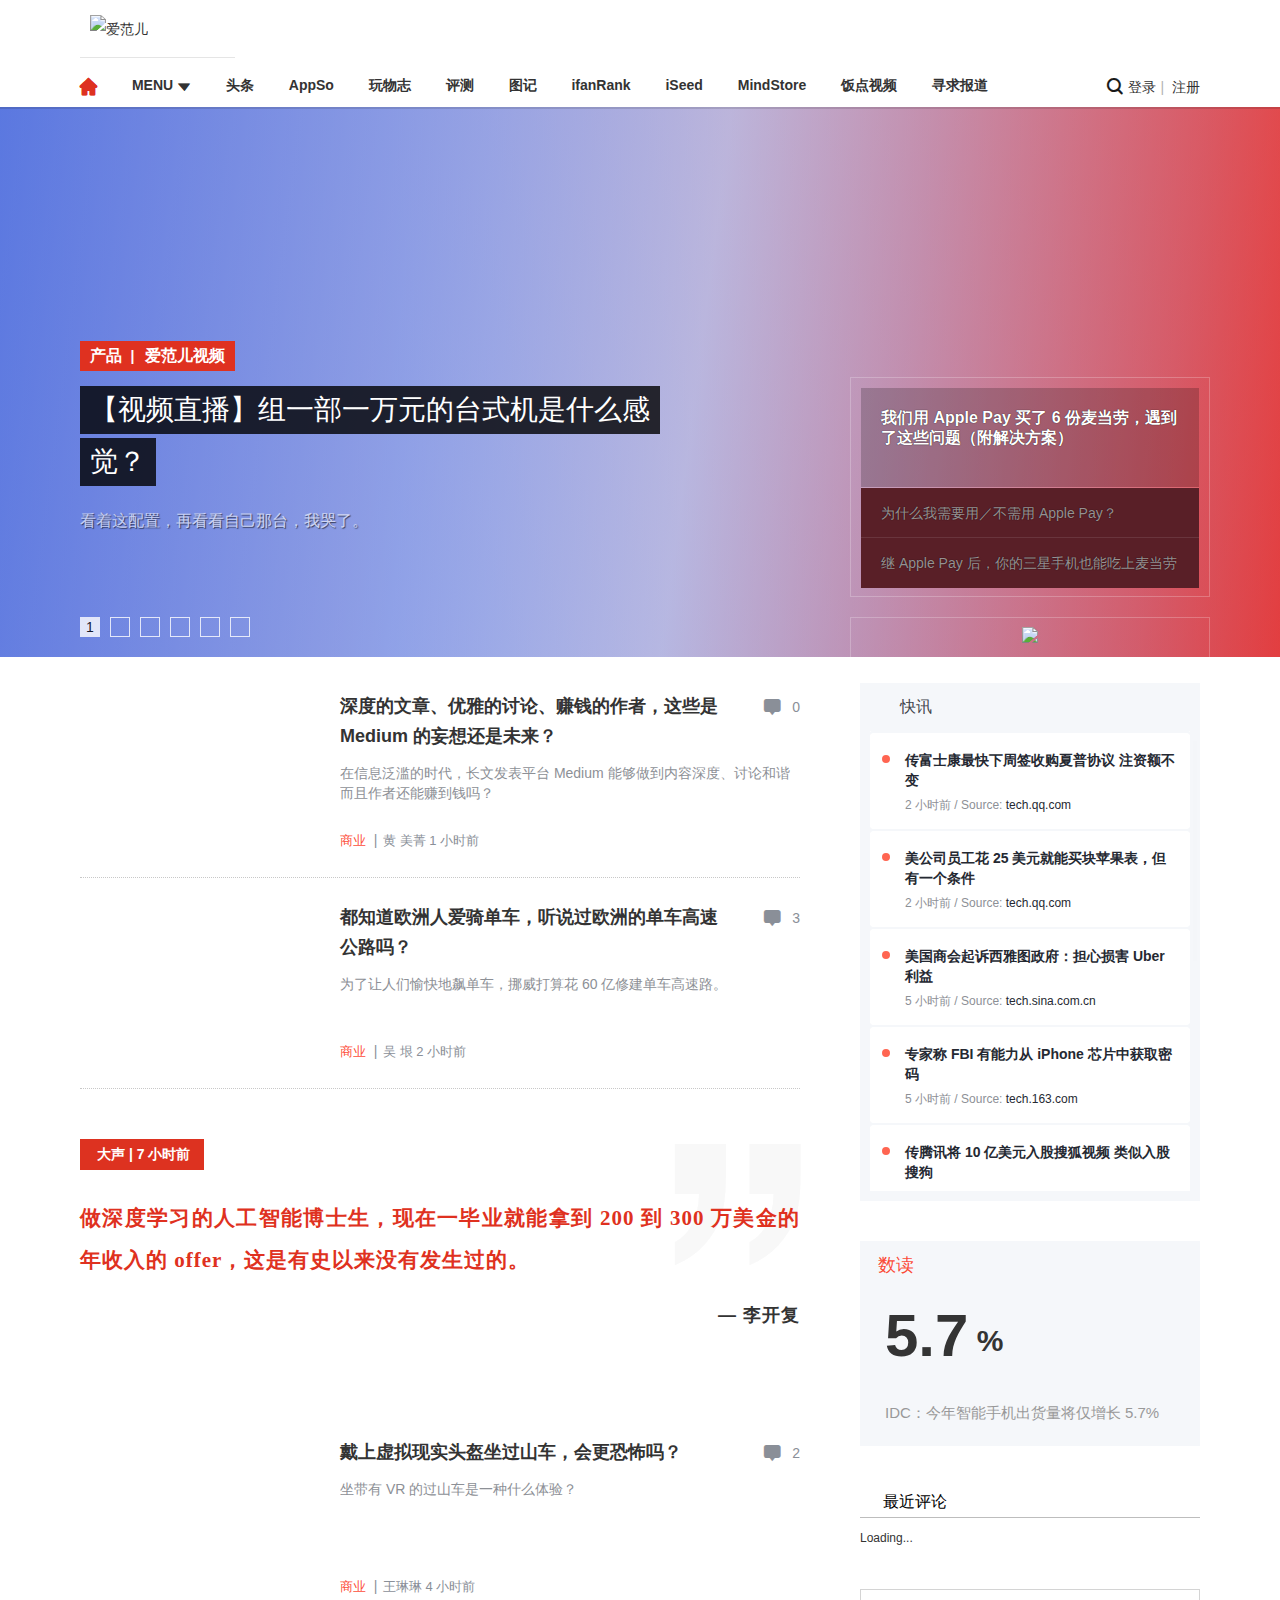
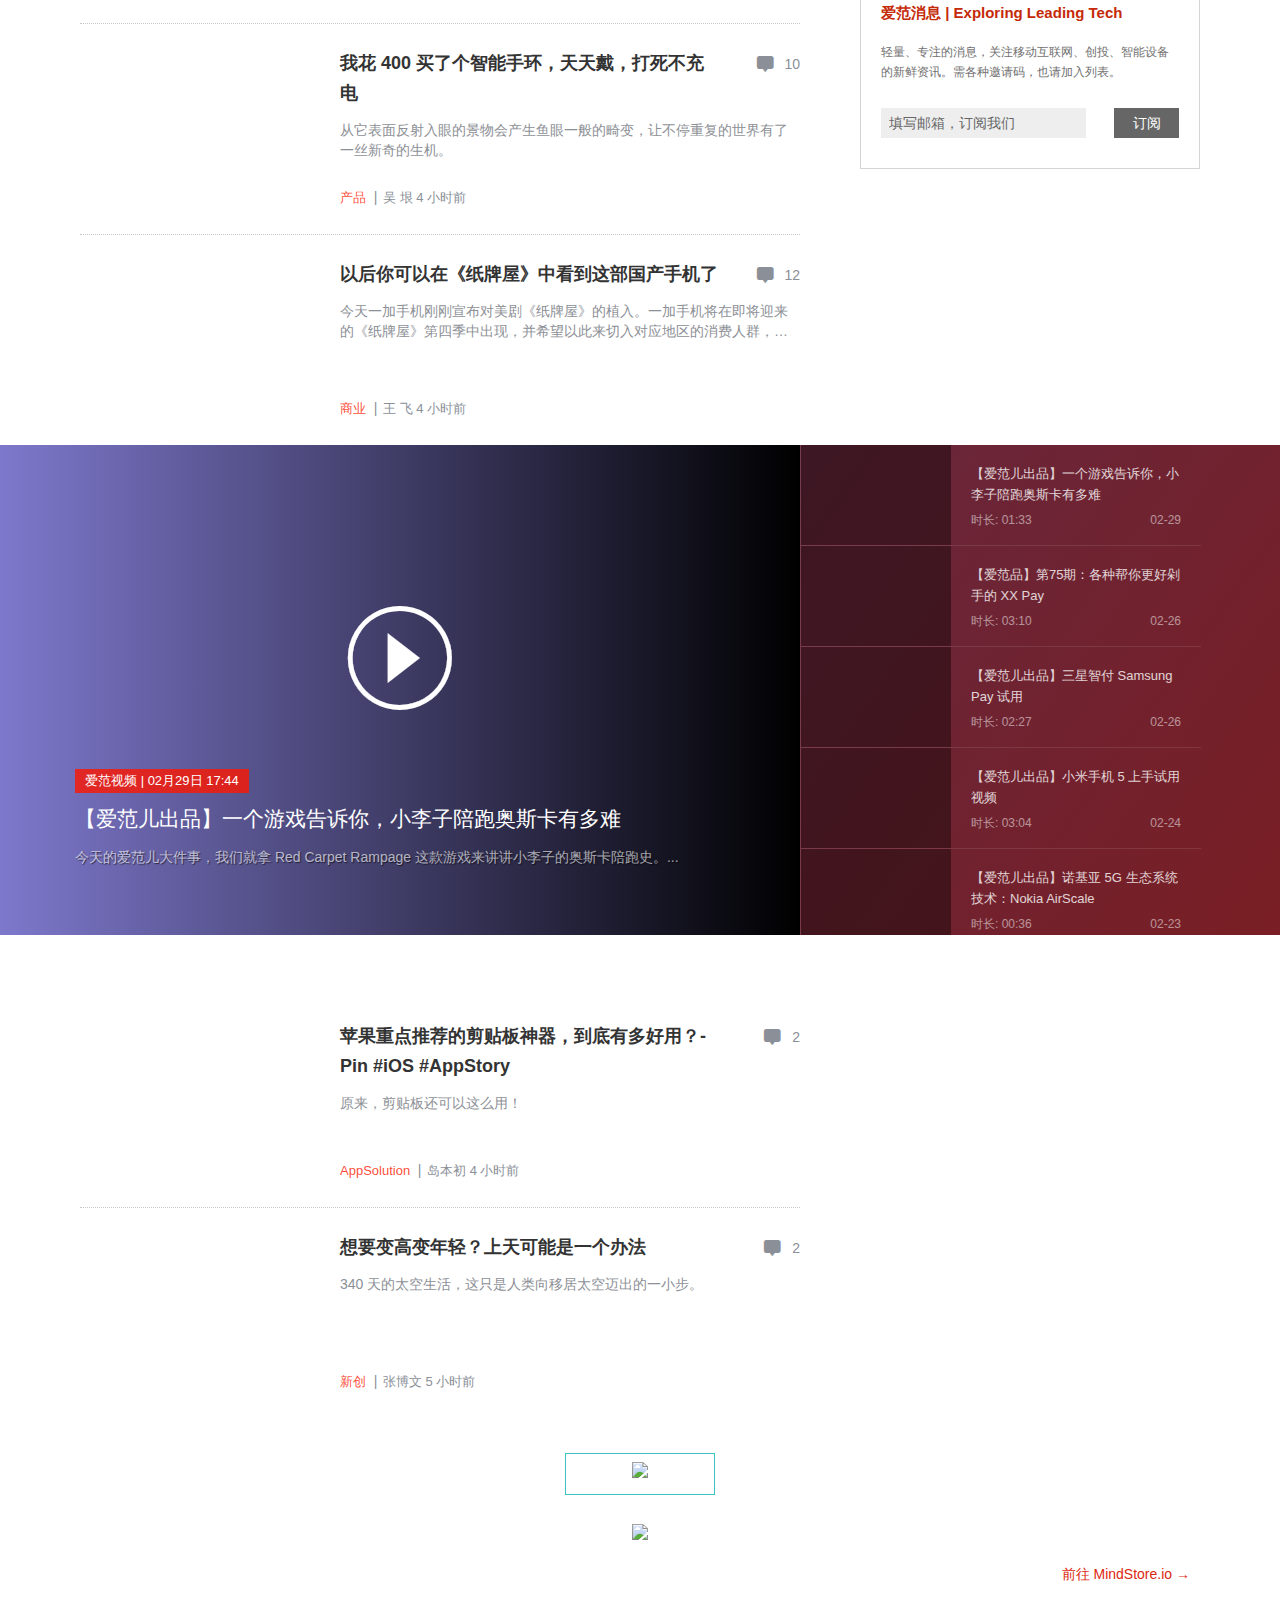
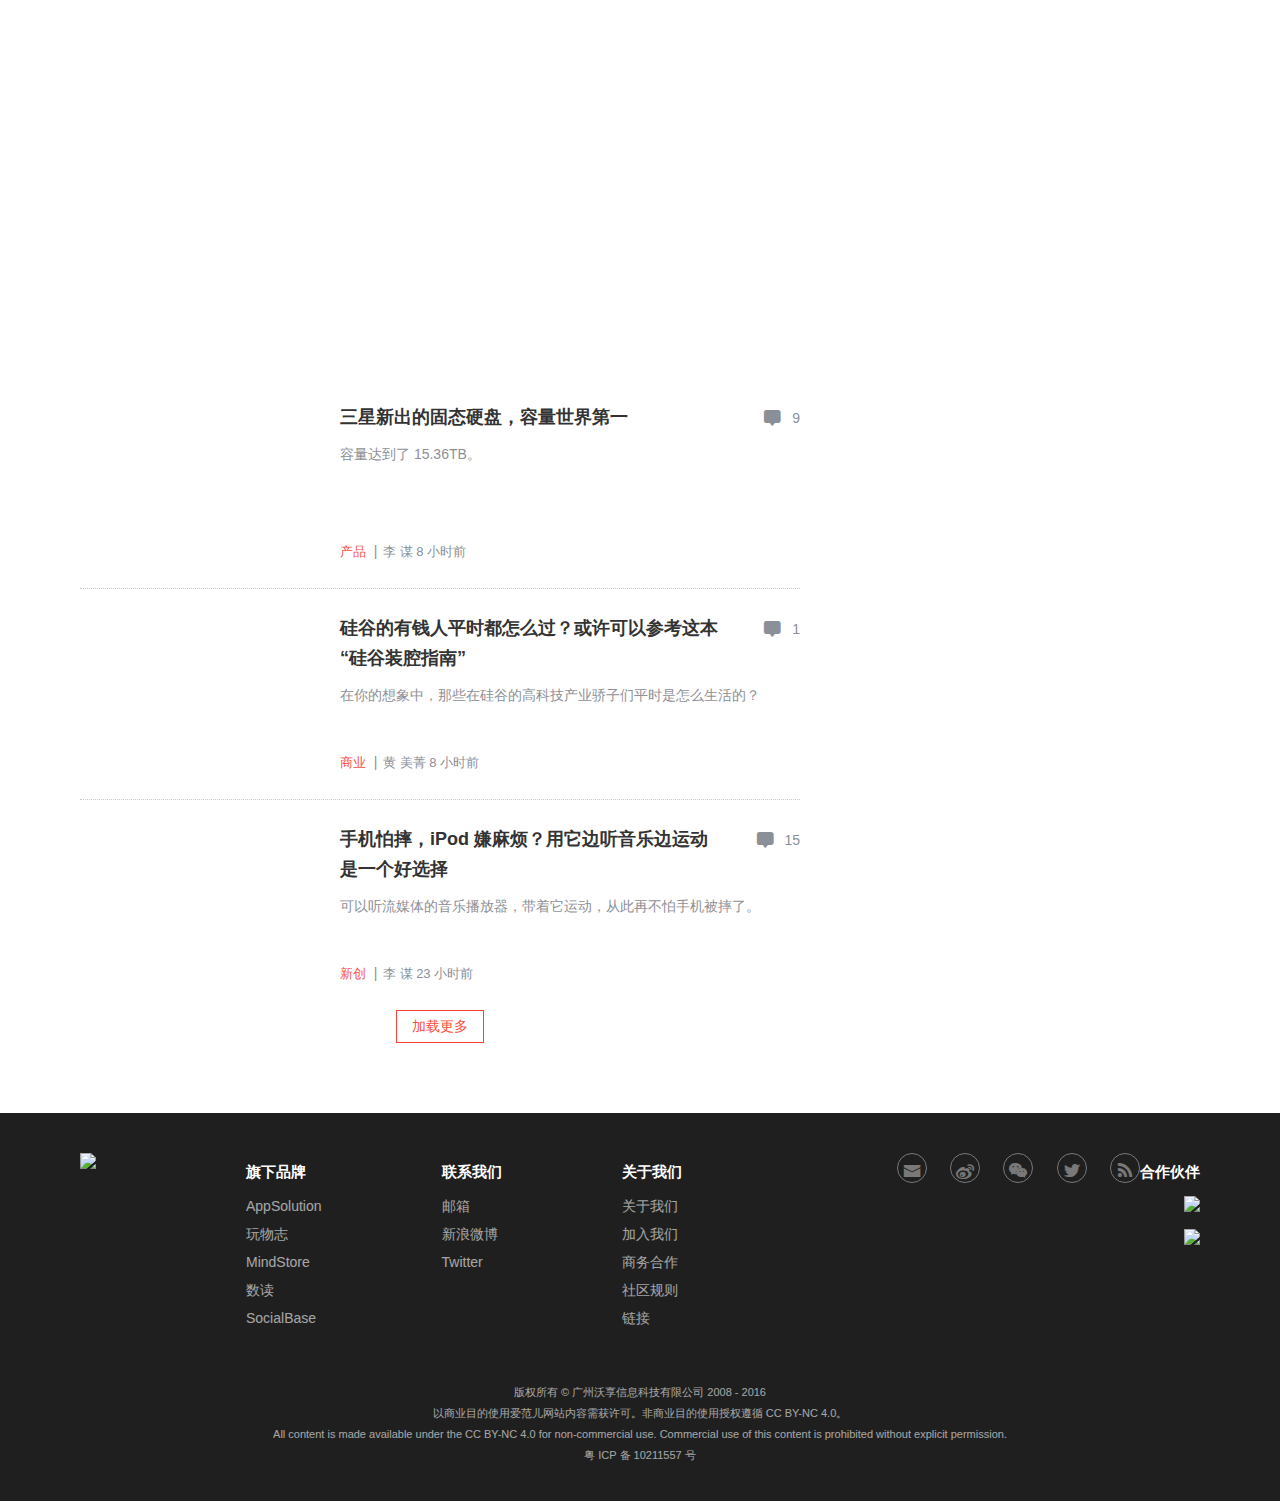
==== wp-content/themes/ycafan/ycafan0/index.html @ 55061313 "添加原始ycafan模板" ====
<!DOCTYPE html>
<html xmlns:wb="http://open.weibo.com/wb">
<head>
  <meta charset="utf-8"><script type="text/javascript"></script>
  <meta property="og:site_name" content="爱范儿" />
<meta property="og:url" content="http://www.ifanr.com" /> 
 <title>爱范儿 · 连接热爱</title>
  <link rel="alternate" type="application/rss+xml" title="RSS 2.0 Feed" href="http://www.ifanr.com/feed"/>
  
<!-- BEGIN Metadata added by Add-Meta-Tags WordPress plugin -->
<meta name="description" content="聚焦新创和消费主题的科技媒体，成立于 2008 年 10 月，关注产品及体验，致力于“独立，前瞻，深入”的原创报道和分析评论，是国内唯一一家在产业和产品领域同时具有强势影响力的科技媒体。旗下现有 ifanr.com、SocialBase.cn、AppSolution、玩物志、创业及产品社区 MindStore 等多个细分领域的知名产品。" />
<!-- END Metadata added by Add-Meta-Tags WordPress plugin -->

<link rel='stylesheet' id='main-desktop-app-css'  href='css/main.desktop.auto_create_ts_1456211871.css' type='text/css' media='' />
<link rel='stylesheet' id='widgetbuzz-css'  href='css/buzz.auto_create_ts_1446046962.css?ver=4.2.4' type='text/css' media='all' />
<link rel="EditURI" type="application/rsd+xml" title="RSD" href="http://www.ifanr.com/xmlrpc.php?rsd" />
<link rel="wlwmanifest" type="application/wlwmanifest+xml" href="xml/wlwmanifest.xml" /> 
<script type="text/javascript">
var rcGlobal = {
  infoTemp        : "%REVIEWER% 评论 %POST%",
  loadingText     : "加载中...",
  noCommentsText  : "No comments",
  newestText      : "&laquo; 最新",
  newerText       : "&laquo; 新一点",
  olderText       : "旧一点 &raquo;",
  showContent     : "",
  external        : "1",
  avatarSize      : "48",
  avatarPosition  : "left",
  anonymous       : "Anonymous"
};
</script>
<script type="text/javascript">
/* Try to get out of frames! */
if ( window.top != window.self ) {
  window.top.location = self.location.href
}

var ga = ga || function() {(ga.q = ga.q || []).push(arguments)};

var ns = ns || {};
var IFR = IFR || {};
IFR.isMobile = 0;

IFR.user = {};
IFR.user.id = '';
IFR.user.name = '';
IFR.user.avatarUrl = '';

// sso 用户中心 url 统一配置, 见 config
ns.SSO_URL_MYACCOUNT = "https://sso.ifanr.com/myaccount/";
ns.SSO_URL_LOGIN = "https://sso.ifanr.com/login/";
ns.SSO_URL_REGISTER = "https://sso.ifanr.com/register/";
ns.SSO_URL_LOGOUT = "https://sso.ifanr.com/logout/";

ns.COMMENTER_EMAIL = 'commenter_email';
ns.COMMENTER_NAME = 'commenter_name';

IFR.api_url = "http://www.ifanr.com/api/v3.0/";
IFR.theme_url = "http://cdnzz.ifanr.com/wp-content/themes/ifanr-2.0";
IFR.blankImg_url = "http://cdnzz.ifanr.com/wp-content/themes/ifanr-2.0/static//images/grey.gif";
IFR.apiNonce = { appkey: 'lI5287M8UyxBI98U2YKq',timestamp: '1457091133',sign: '9f8137583d662371139d8556e808f045' };
</script>
    <!--[if lt IE 9]>
  <script src="http://cdnzz.ifanr.com/wp-content/themes/ifanr-2.0/js/html5.js" type="text/javascript"></script>
  <link rel="stylesheet" href="http://cdnzz.ifanr.com/wp-content/themes/ifanr-2.0/static/css/desktop/use-modern-browser.css"/>
  <![endif]-->
</head>

<body class="home blog">
<!-- [if lt IE9]>
<div class="use-modern-browser">
  <p>你正在使用低版本的 IE 浏览器，请升级 IE 浏览器或者通过 <a href="https://www.google.com/chrome/browser/desktop/index.html">Chrome</a>
     访问，以获得更好的阅读体验。</p>
</div>
<![endif] -->

<div id="container" class="container">
  <div id="container-inner" class="container-inner clearfix">

    
        <div id="header" class="header clearfix">
      <div class="header-inner">

        <!-- header-row -->
        <div class="header-row clearfix">
          <a class="logo js-logo" ga-track="event" ga-action="click" ga-event-category="logo" ga-event-label="Logo" href="http://www.ifanr.com/" title="爱范儿">
            <img src="http://cdnzz.ifanr.com/wp-content/themes/ifanr-2.0/static/images/desktop/new-logo-gray.png" alt="爱范儿"/>
          </a>

          <div class="sns row js-sns">
            <a class="sns-item" target="_blank" href="http://www.ifanr.com/weixin"><i class="ifanr2015 ifanr2015-weixin"></i></a>
            <a rel="nofollow" class="sns-item" target="_blank" href="http://weibo.com/ifanr"><i class="ifanr2015 ifanr2015-xinlangweibo"></i></a>
            <a rel="nofollow" class="sns-item" target="_blank" href="http://twitter.com/ifanr"><i class="ifanr2015 ifanr2015-twitter"></i></a>
            <a class="sns-item" target="_blank" href="http://www.ifanr.com/feed"><i class="ifanr2015 ifanr2015-rss"></i></a>
          </div>

          <div class="js-navbar-top-jiong-container navbar-top-jiong-container"></div>

        </div>
        <!-- end header-row -->

      </div>

      <!-- header-row -->
        <div class="header-row clearfix nav-fixed js-header js-nav-fixed">
          <div class="header-inner">
            <div class="nav">
              <ul class="nav-list">
                <li class="nav-item">
                  <a href="/">
                    <i class="ifanr2015 ifanr2015-home01 icon-home"></i>
                  </a>
                </li>
                <li class="nav-item js-nav-menu">
                  <a href="#menu">
                    <!-- <i class="ifanr2015 ifanr2015-menutou icon-font"></i> -->
                    MENU
                    <i class="ifanr2015 ifanr2015-jiantou icon-arrow-down"></i>
                  </a>
                </li>

                <li class="nav-item" cate="feature" data-count="4" data-action="featured">
                  <a ga-track="event" ga-action="click" ga-event-category="nav-item" ga-event-label="头条" itemprop="url" class="product-item" href="http://www.ifanr.com/">
                    <!-- <i class="ifanr2015 ifanr2015-toutiao01 icon-font"></i> -->
                    头条
                  </a>
                </li>
                <li class="nav-item" cate="app" data-count="4" data-post-type="app" data-template="desktop-nav-app">
                  <a ga-track="event" ga-action="click" ga-event-category="nav-item" ga-event-label="AppSo" itemprop="url" class="product-item" href="http://www.ifanr.com/app">
                    <!-- <i class="ifanr2015 ifanr2015-menuappso icon-font"></i> -->
                    AppSo
                  </a>
                </li>
                <li class="nav-item" cate="coolbuy" data-count="4" data-post-type="coolbuy">
                  <a ga-track="event" ga-action="click" ga-event-category="nav-item" ga-event-label="玩物志" itemprop="url" class="product-item" href="http://www.ifanr.com/coolbuy">
                    <!-- <i class="ifanr2015 ifanr2015-wanwuzhi icon-font"></i> -->
                    玩物志
                  </a>
                </li>
                <li class="nav-item" cate="review" data-count="4">
                  <a ga-track="event" ga-action="click" ga-event-category="nav-item" ga-event-label="评测" itemprop="url" class="product-item" href="http://www.ifanr.com/category/review">
                    <!-- <i class="ifanr2015 ifanr2015-pingce icon-font"></i> -->
                    评测
                  </a>
                </li>
                <li class="nav-item" cate="tuji" data-count="4" data-post-type="tuji">
                  <a ga-track="event" ga-action="click" ga-event-category="nav-item" ga-event-label="图记" itemprop="url" class="product-item" href="http://www.ifanr.com/tuji">
                    <!-- <i class="ifanr2015 ifanr2015-pingce icon-font"></i> -->
                    图记
                  </a>
                </li>
                <li class="nav-item" cate="top-rank" data-count="4">
                  <a ga-track="event" ga-action="click" ga-event-category="nav-item" ga-event-label="ifanRank" itemprop="url" class="product-item" href="http://www.ifanr.com/category/special/top-rank">
                    <!-- <i class="ifanr2015 ifanr2015-pingce icon-font"></i> -->
                    ifanRank
                  </a>
                </li>
                <li class="nav-item" cate="iseed" data-count="4">
                  <a ga-track="event" ga-action="click" ga-event-category="nav-item" ga-event-label="iseed" itemprop="url" class="product-item" href="http://www.ifanr.com/category/special/interview/iseed">
                    <!-- <i class="ifanr2015 ifanr2015-pingce icon-font"></i> -->
                    iSeed
                  </a>
                </li>
                <li class="nav-item" cate="mindstore" data-count="4" data-action="mindstore" data-template="desktop-nav-mindstore">
                  <a ga-track="event" ga-action="click" ga-event-category="nav-item" ga-event-label="MindStore" itemprop="url" class="product-item" href="http://mindstore.io">
                    <!-- <i class="ifanr2015 ifanr2015-mindstore icon-font"></i> -->
                    MindStore
                  </a>
                </li>
                <li class="nav-item" cate="video" data-limit="15" data-count="5" data-post-type="video" data-template="desktop-nav-video">
                  <a ga-track="event" ga-action="click" ga-event-category="nav-item" ga-event-label="爱范视频" itemprop="url" class="product-item" href="http://www.ifanr.com/category/special/video-special">
                    <!-- <i class="ifanr2015 ifanr2015-aifanshipin icon-font"></i> -->
                    饭点视频
                  </a>
                </li>
                <li class="nav-item">
                  <a ga-track="event" ga-action="click" ga-event-category="nav-item" ga-event-label="寻求报道" itemprop="url" class="product-item" href="http://www.ifanr.com/about/contribute">
                    <!-- <i class="ifanr2015 ifanr2015-aifanshipin icon-font"></i> -->
                    寻求报道
                  </a>
                </li>
                <!--
                <li class="nav-item" cate="dasheng" data-count="4" data-post-type="dasheng" data-template="desktop-nav-dasheng">
                  <a ga-track="event" ga-action="click" ga-event-category="nav-item" ga-event-label="大声" itemprop="url" class="product-item" href="http://www.ifanr.com/dasheng">
                    <i class="ifanr2015 ifanr2015-menudasheng icon-font"></i>
                  </a>
                </li>
                <li class="nav-item" cate="data" data-count="4" data-post-type="data" data-template="desktop-nav-data">
                  <a ga-track="event" ga-action="click" ga-event-category="nav-item" ga-event-label="数读" itemprop="url" class="product-item" href="http://www.ifanr.com/data/">
                    <i class="ifanr2015 ifanr2015-shudu icon-font"></i>
                  </a>
                </li> -->
               <!--  <li class="nav-item">
                  <a ga-track="event" ga-action="click" ga-event-category="nav-item" ga-event-label="寻求报道" itemprop="url" class="product-item" href="http://www.ifanr.com/data/">寻求报道</a>
                </li> -->

              </ul>
            </div>

            <div class="nav-user">
              <div class="nav-search js-nav-search" ga-track="event" ga-action="click" ga-event-category="button" ga-event-label="SearchButton" id="nav-search">
                <span id="search-button">
                  <i class="ifanr2015 ifanr2015-search icon-search"></i>
                </span>
              </div>

              <div class="js-login ifr-user-nav-menu hide">
                <div id="nav-user-button">
                  <div class="ifr-user-nav-menu">
                    <ul class="nav-user-subs ifr-user-dropdown-menu hide m-t-10" id="nav-user-subs">
                      <li class="sub-item"><a href="https://sso.ifanr.com/myaccount/">个人中心</a></li>
                      <li class="sub-item"><a href="javascript:void(0);" class="js-logout">退出登录</a></li>
                    </ul>
                  </div>
                  <span class="user-name J_UserIdentity"></span>
                  <span class="ifanr2015 ifanr2015-xiala-small"></span>
                </div>
              </div>

              <!-- 未登录 -->
              <div class="js-not-login not-login hide">
                <a rel="nofollow" class="user-login" href="https://sso.ifanr.com/login/?next=http://www.ifanr.com">登录</a>
                <a rel="nofollow" class="user-reg" href="https://sso.ifanr.com/register/?next=http://www.ifanr.com">注册</a>
              </div>
            </div>
          </div>

          <!-- 栏目预览 -->
          <div class="items-preview js-items-preview js-slider">
            <span class="slider-arrow prev"><i class="ifanr2015 ifanr2015-shangyihua"></i></span>
            <span class="slider-arrow next"><i class="ifanr2015 ifanr2015-xiayihua"></i></span>
            <div class="header-inner items-flex" ></div>
          </div>
          <!-- 栏目预览 -->

          <!-- 导航 -->
          <div class="hide state-close ifr-nav-items-container js-nav-items">
            <div class="fullwidth">
              <div class="main">
                <!-- 分类与产品 -->
                <div class="items-wrapper js-clickable-wrapper">
                  <h2>栏目</h2>

                  <div itemscope itemtype="http://schema.org/SiteNavigationElement" class="nav-items-list row">
                    <div class="single-row">
                      <a ga-track="event" ga-action="click" ga-event-category="nav-item" ga-event-label="首页" itemprop="url" href="http://www.ifanr.com"><span itemprop="name">首页</span></a>
                      <a ga-track="event" ga-action="click" ga-event-category="nav-item" ga-event-label="ifanRank" itemprop="url" href="http://www.ifanr.com/category/special/top-rank"><span itemprop="name">ifanRank</span></a>
                      <a ga-track="event" ga-action="click" ga-event-category="nav-item" ga-event-label="评测" itemprop="url" href="http://www.ifanr.com/category/special/review"><span itemprop="name">评测</span></a>
                    </div>
                    <div class="single-row">
                      <a ga-track="event" ga-action="click" ga-event-category="nav-item" ga-event-label="智能" itemprop="url" href="http://www.ifanr.com/category/special/intelligence"><span itemprop="name">智能</span></a>
                      <a ga-track="event" ga-action="click" ga-event-category="nav-item" ga-event-label="汽车" itemprop="url" href="http://www.ifanr.com/category/special/intelligentcar"><span itemprop="name">汽车</span></a>
                      <a ga-track="event" ga-action="click" ga-event-category="nav-item" ga-event-label="商业" itemprop="url" href="http://www.ifanr.com/category/special/business"><span itemprop="name">商业</span></a>
                    </div>
                    <div class="single-row">
                      <a ga-track="event" ga-action="click" ga-event-category="nav-item" ga-event-label="范品" itemprop="url" href="http://www.ifanr.com/category/special/imuch"><span itemprop="name">范品</span></a>
                      <a ga-track="event" ga-action="click" ga-event-category="nav-item" ga-event-label="图记" itemprop="url" href="http://www.ifanr.com/tuji"><span itemprop="name">图记</span></a>
                      <a ga-track="event" ga-action="click" ga-event-category="nav-item" ga-event-label="iSeed" itemprop="url" href="http://www.ifanr.com/category/special/iseed"><span itemprop="name">iSeed</span></a>
                    </div>
                    <div class="single-row">
                      <a ga-track="event" ga-action="click" ga-event-category="nav-item" ga-event-label="观点" itemprop="url" href="http://www.ifanr.com/category/special/opinion"><span itemprop="name">观点</span></a>
                      <a ga-track="event" ga-action="click" ga-event-category="nav-item" ga-event-label="访谈" itemprop="url" href="http://www.ifanr.com/category/special/interview"><span itemprop="name">访谈</span></a>
                      <a ga-track="event" ga-action="click" ga-event-category="nav-item" ga-event-label="饭点视频" itemprop="url" href="http://www.ifanr.com/video"><span itemprop="name">饭点视频</span></a>
                    </div>
                  </div>

                </div><!-- 分类与产品 -->

                <div class="menu-preview js-menu-preview">
                  <h2>快速预览</h2>
                  <div class="search-ifr preview-list">
                    <ul class="search-list"></ul>
                  </div>
                </div>

              </div>
            </div>
          </div><!-- 导航 -->

        </div>
        <!-- end header-row -->

    </div>

    <div id="content-outer" class="content-outer clearfix fix-header-height">
      <div id="content" class="content clearfix">

                  <div class="header-notice-wrap header-notice-wrap-for-home">
            <div class="fullwidth">
              <div class="header-notice hide J_Notice">
                <a class="notice J_NoticeLink" href="#">
                  <i class="ifanr2015 ifanr2015-live"></i>
                  <span class="J_NoticeTitle"></span>
                </a>
                <a class="J_Close close reverse-icon" title="关闭">
                  <i class="icon-remove"></i>
                </a>
              </div>
            </div>
          </div>
        <div id="recommend-post" class="clearfix">
  <div id="recommend-post-slider" class="recommend-holder clearfix">
    <div class="recommend-post-content clearfix">
            <div class="slider">
        <ul>
                    <li class="ifanr-recommend-item">
          <div class="post-mask post-mask-top"></div>
          <div class="post-mask post-mask-bottom"></div>
            <div itemprop="url"href="http://www.ifanr.com/628741" class="ifanr-recommend-items">
              <div class="item-content">
                <div class="bg-img" data-cmpt-parallax-bg id="recommend" style="background-image:url('http://images.ifanr.cn/wp-content/uploads/2016/03/DIY-3.jpg')"></div>
                <div class="fullwidth">
                  <div class="main recommend-post-wrapper row">
                    <div class="post-item-container excerpt" itemscope itemtype="http://schema.org/Article">

                      <div class="fullwidth">
                        <div class="main row">
                          <div class="post-item-container title">
                            <div class="post-item-addon"></div>
                            <div class="post-item-content" itemscope itemtype="http://schema.org/Article">
                              <meta itemscope="thumbnailUrl" content="http://images.ifanr.cn/wp-content/uploads/2016/03/DIY-3.jpg" />
                              <div class="tag-label">
                                <a class="tag" itemprop="keywords" href="http://www.ifanr.com/category/special/product">
                                  产品                                </a>
                                <span class="seperator">|</span>
                                <span class="author">
                                  <a href="http://www.ifanr.com/author/ifanrvideo" title="Posts by 爱范儿视频" rel="author">爱范儿视频</a>
                                </span>
                                <meta itemprop="author" content="爱范儿视频" />
                              </div>
                              <h2 itemprop="headline">
                                <a rel="canonical" itemprop="url" href="http://www.ifanr.com/628741" class="js-multiline">
                                <div class="title-part-container"><span class="title-part">【视频直播】组一部一万元的台式机是什么感</span></div><div class="title-part-container"><span class="title-part">觉？</span></div>                                </a>
                              </h2>
                            </div>
                          </div>
                        </div>
                      </div>

                      <div class="post-item-content post-item-excerpt">
                        <div itemprop="description" class="js-excerpt" data-clamp='3'>
                          <p>看着这配置，再看看自己那台，我哭了。</p>                        </div>
                      </div>
                      <div class="clearfix"></div>
                    </div>
                    <!-- post-item-container -->
                  </div>
                </div>
                <!-- recommend-post-wrapper -->
              </div>
              <!-- item-content -->
            </div>
          </li>
                    <li class="ifanr-recommend-item">
          <div class="post-mask post-mask-top"></div>
          <div class="post-mask post-mask-bottom"></div>
            <div itemprop="url"href="http://www.ifanr.com/628151" class="ifanr-recommend-items">
              <div class="item-content">
                <div class="bg-img" data-cmpt-parallax-bg id="recommend" style="background-image:url('http://images.ifanr.cn/wp-content/uploads/2016/03/aed82cd7web-china-game-go-1-cc-e1457075761960.jpg')"></div>
                <div class="fullwidth">
                  <div class="main recommend-post-wrapper row">
                    <div class="post-item-container excerpt" itemscope itemtype="http://schema.org/Article">

                      <div class="fullwidth">
                        <div class="main row">
                          <div class="post-item-container title">
                            <div class="post-item-addon"></div>
                            <div class="post-item-content" itemscope itemtype="http://schema.org/Article">
                              <meta itemscope="thumbnailUrl" content="http://images.ifanr.cn/wp-content/uploads/2016/03/aed82cd7web-china-game-go-1-cc-e1457075761960.jpg" />
                              <div class="tag-label">
                                <a class="tag" itemprop="keywords" href="http://www.ifanr.com/category/special/innovation">
                                  新创                                </a>
                                <span class="seperator">|</span>
                                <span class="author">
                                  <a href="http://www.ifanr.com/author/odyssey" title="Posts by 欧狄" rel="author">欧狄</a>
                                </span>
                                <meta itemprop="author" content="欧狄" />
                              </div>
                              <h2 itemprop="headline">
                                <a rel="canonical" itemprop="url" href="http://www.ifanr.com/628151" class="js-multiline">
                                <div class="title-part-container"><span class="title-part">5 天后大战人工智能！世界顶尖棋手能否“捍</span></div><div class="title-part-container"><span class="title-part">卫”人类智商？</span></div>                                </a>
                              </h2>
                            </div>
                          </div>
                        </div>
                      </div>

                      <div class="post-item-content post-item-excerpt">
                        <div itemprop="description" class="js-excerpt" data-clamp='3'>
                          <p>“对 AlphaGO 是我不能输的比赛，甚至一盘棋都不能输。”李世石显得志在必得。</p>                        </div>
                      </div>
                      <div class="clearfix"></div>
                    </div>
                    <!-- post-item-container -->
                  </div>
                </div>
                <!-- recommend-post-wrapper -->
              </div>
              <!-- item-content -->
            </div>
          </li>
                    <li class="ifanr-recommend-item">
          <div class="post-mask post-mask-top"></div>
          <div class="post-mask post-mask-bottom"></div>
            <div itemprop="url"href="http://www.ifanr.com/628422" class="ifanr-recommend-items">
              <div class="item-content">
                <div class="bg-img" data-cmpt-parallax-bg id="recommend" style="background-image:url('http://images.ifanr.cn/wp-content/uploads/2016/03/wechat_pay.jpg')"></div>
                <div class="fullwidth">
                  <div class="main recommend-post-wrapper row">
                    <div class="post-item-container excerpt" itemscope itemtype="http://schema.org/Article">

                      <div class="fullwidth">
                        <div class="main row">
                          <div class="post-item-container title">
                            <div class="post-item-addon"></div>
                            <div class="post-item-content" itemscope itemtype="http://schema.org/Article">
                              <meta itemscope="thumbnailUrl" content="http://images.ifanr.cn/wp-content/uploads/2016/03/wechat_pay.jpg" />
                              <div class="tag-label">
                                <a class="tag" itemprop="keywords" href="http://www.ifanr.com/category/special/business">
                                  商业                                </a>
                                <span class="seperator">|</span>
                                <span class="author">
                                  <a href="http://www.ifanr.com/author/michael" title="Posts by 麦玮琪" rel="author">麦玮琪</a>
                                </span>
                                <meta itemprop="author" content="麦玮琪" />
                              </div>
                              <h2 itemprop="headline">
                                <a rel="canonical" itemprop="url" href="http://www.ifanr.com/628422" class="js-multiline">
                                <div class="title-part-container"><span class="title-part">同是第三方支付，为啥支付宝能顶住手续费压</span></div><div class="title-part-container"><span class="title-part">力，微信却不能？</span></div>                                </a>
                              </h2>
                            </div>
                          </div>
                        </div>
                      </div>

                      <div class="post-item-content post-item-excerpt">
                        <div itemprop="description" class="js-excerpt" data-clamp='3'>
                          <p>在看不见的地方，支付宝和微信支付的差异非常之大。这也凸显了支付宝在第三方支付上的领先地位，即便它缺少所谓的社交基因；而微信支付需要追赶的，也不仅仅是市场份额。</p>                        </div>
                      </div>
                      <div class="clearfix"></div>
                    </div>
                    <!-- post-item-container -->
                  </div>
                </div>
                <!-- recommend-post-wrapper -->
              </div>
              <!-- item-content -->
            </div>
          </li>
                    <li class="ifanr-recommend-item">
          <div class="post-mask post-mask-top"></div>
          <div class="post-mask post-mask-bottom"></div>
            <div itemprop="url"href="http://www.ifanr.com/627543" class="ifanr-recommend-items">
              <div class="item-content">
                <div class="bg-img" data-cmpt-parallax-bg id="recommend" style="background-image:url('http://images.ifanr.cn/wp-content/uploads/2016/03/Robot.jpg')"></div>
                <div class="fullwidth">
                  <div class="main recommend-post-wrapper row">
                    <div class="post-item-container excerpt" itemscope itemtype="http://schema.org/Article">

                      <div class="fullwidth">
                        <div class="main row">
                          <div class="post-item-container title">
                            <div class="post-item-addon"></div>
                            <div class="post-item-content" itemscope itemtype="http://schema.org/Article">
                              <meta itemscope="thumbnailUrl" content="http://images.ifanr.cn/wp-content/uploads/2016/03/Robot.jpg" />
                              <div class="tag-label">
                                <a class="tag" itemprop="keywords" href="http://www.ifanr.com/category/special/product">
                                  产品                                </a>
                                <span class="seperator">|</span>
                                <span class="author">
                                  <a href="http://www.ifanr.com/author/huangmeijing" title="Posts by 黄 美菁" rel="author">黄 美菁</a>
                                </span>
                                <meta itemprop="author" content="黄 美菁" />
                              </div>
                              <h2 itemprop="headline">
                                <a rel="canonical" itemprop="url" href="http://www.ifanr.com/627543" class="js-multiline">
                                <div class="title-part-container"><span class="title-part">当真狗狗遇上机器狗，如何面对这些“成精”的</span></div><div class="title-part-container"><span class="title-part">机器人？</span></div>                                </a>
                              </h2>
                            </div>
                          </div>
                        </div>
                      </div>

                      <div class="post-item-content post-item-excerpt">
                        <div itemprop="description" class="js-excerpt" data-clamp='3'>
                          <p>当 Android 创始人 Andy Rubin 的爱犬遇到机器狗，两者会擦出怎样的火花？</p>                        </div>
                      </div>
                      <div class="clearfix"></div>
                    </div>
                    <!-- post-item-container -->
                  </div>
                </div>
                <!-- recommend-post-wrapper -->
              </div>
              <!-- item-content -->
            </div>
          </li>
                    <li class="ifanr-recommend-item">
          <div class="post-mask post-mask-top"></div>
          <div class="post-mask post-mask-bottom"></div>
            <div itemprop="url"href="http://www.ifanr.com/627298" class="ifanr-recommend-items">
              <div class="item-content">
                <div class="bg-img" data-cmpt-parallax-bg id="recommend" style="background-image:url('http://images.ifanr.cn/wp-content/uploads/2016/03/15657723_xxl.jpg')"></div>
                <div class="fullwidth">
                  <div class="main recommend-post-wrapper row">
                    <div class="post-item-container excerpt" itemscope itemtype="http://schema.org/Article">

                      <div class="fullwidth">
                        <div class="main row">
                          <div class="post-item-container title">
                            <div class="post-item-addon"></div>
                            <div class="post-item-content" itemscope itemtype="http://schema.org/Article">
                              <meta itemscope="thumbnailUrl" content="http://images.ifanr.cn/wp-content/uploads/2016/03/15657723_xxl.jpg" />
                              <div class="tag-label">
                                <a class="tag" itemprop="keywords" href="http://www.ifanr.com/category/special/opinion">
                                  观点                                </a>
                                <span class="seperator">|</span>
                                <span class="author">
                                  <a href="http://www.ifanr.com/author/odin" title="Posts by 莊 偉宏 Odin" rel="author">莊 偉宏 Odin</a>
                                </span>
                                <meta itemprop="author" content="莊 偉宏 Odin" />
                              </div>
                              <h2 itemprop="headline">
                                <a rel="canonical" itemprop="url" href="http://www.ifanr.com/627298" class="js-multiline">
                                <div class="title-part-container"><span class="title-part">究竟是什么黑科技，让大疆无人机不会撞墙？</span></div>                                </a>
                              </h2>
                            </div>
                          </div>
                        </div>
                      </div>

                      <div class="post-item-content post-item-excerpt">
                        <div itemprop="description" class="js-excerpt" data-clamp='3'>
                          <p>为什么大疆的 Phantom 4 和 Yuneec 的 Typhoon H，可以像有生命的一样自动回避障碍物？全因它们都有一双眼睛。</p>                        </div>
                      </div>
                      <div class="clearfix"></div>
                    </div>
                    <!-- post-item-container -->
                  </div>
                </div>
                <!-- recommend-post-wrapper -->
              </div>
              <!-- item-content -->
            </div>
          </li>
                    <li class="ifanr-recommend-item">
          <div class="post-mask post-mask-top"></div>
          <div class="post-mask post-mask-bottom"></div>
            <div itemprop="url"href="http://www.ifanr.com/627195" class="ifanr-recommend-items">
              <div class="item-content">
                <div class="bg-img" data-cmpt-parallax-bg id="recommend" style="background-image:url('http://images.ifanr.cn/wp-content/uploads/2016/03/p4-titu.jpg')"></div>
                <div class="fullwidth">
                  <div class="main recommend-post-wrapper row">
                    <div class="post-item-container excerpt" itemscope itemtype="http://schema.org/Article">

                      <div class="fullwidth">
                        <div class="main row">
                          <div class="post-item-container title">
                            <div class="post-item-addon"></div>
                            <div class="post-item-content" itemscope itemtype="http://schema.org/Article">
                              <meta itemscope="thumbnailUrl" content="http://images.ifanr.cn/wp-content/uploads/2016/03/p4-titu.jpg" />
                              <div class="tag-label">
                                <a class="tag" itemprop="keywords" href="http://www.ifanr.com/category/special/product">
                                  产品                                </a>
                                <span class="seperator">|</span>
                                <span class="author">
                                  <a href="http://www.ifanr.com/author/michael" title="Posts by 麦玮琪" rel="author">麦玮琪</a>
                                </span>
                                <meta itemprop="author" content="麦玮琪" />
                              </div>
                              <h2 itemprop="headline">
                                <a rel="canonical" itemprop="url" href="http://www.ifanr.com/627195" class="js-multiline">
                                <div class="title-part-container"><span class="title-part">大疆精灵 4 的这十个黑科技，让新手也能把</span></div><div class="title-part-container"><span class="title-part">无人机玩出花样</span></div>                                </a>
                              </h2>
                            </div>
                          </div>
                        </div>
                      </div>

                      <div class="post-item-content post-item-excerpt">
                        <div itemprop="description" class="js-excerpt" data-clamp='3'>
                          <p>答案就隐藏在这款 Phantom 4 里。</p>                        </div>
                      </div>
                      <div class="clearfix"></div>
                    </div>
                    <!-- post-item-container -->
                  </div>
                </div>
                <!-- recommend-post-wrapper -->
              </div>
              <!-- item-content -->
            </div>
          </li>
                  </ul>
      </div>
      <!-- slider -->
    </div>
    <!-- recommend-post-content -->
  </div>
  <!-- recommend-post-slider -->

  <div class="fullwidth">
    <!-- 广告 -->
        <!-- 广告 -->

    <!-- 文章合集 -->
    <div id="ifanr-post-collections" class="clearfix">
      <div class="accordion-border">
                  <a rel="canonical" class="accordion-item accordion-close" href="http://www.ifanr.com/621230">
              我们用 Apple Pay 买了 6 份麦当劳，遇到了这些问题（附解决方案）              <div class="img-bg" style="background-image:url('http://images.ifanr.cn/wp-content/uploads/2016/02/iphonepay.jpg!400');"></div>
            </a>
                        <a rel="canonical" class="accordion-item accordion-close" href="http://www.ifanr.com/621212">
              为什么我需要用／不需用 Apple Pay？              <div class="img-bg" style="background-image:url('http://images.ifanr.cn/wp-content/uploads/2016/02/DSCF2041.jpg!400');"></div>
            </a>
                        <a rel="canonical" class="accordion-item accordion-close" href="http://www.ifanr.com/621573">
              继 Apple Pay 后，你的三星手机也能吃上麦当劳              <div class="img-bg" style="background-image:url('http://images.ifanr.cn/wp-content/uploads/2016/02/20150209_091101.jpg!400');"></div>
            </a>
                  </div>
    </div>
    <!-- 文章合集 -->
  </div>

</div>
<!-- recommend-post -->

  <div id="index-part-one" data-cmpt-autofixed-container class="fullwidth row top  js-index-part-one">
    <div class="main">
      <div class="index-content-normal posts-list">
        <article itemscope itemtype="http://schema.org/Article" id="post-628698" class="row post-item-container">

  <div class="new-post-item-content">
    <a rel="canonical" class="news-pic" itemprop="thumbnailUrl"  href="http://www.ifanr.com/628698" style="background-image:url('http://images.ifanr.cn/wp-content/uploads/2016/03/writing.jpg!400')"></a>

    <h2>
      <a rel="external" href="http://www.ifanr.com/628698" title="Permalink to 深度的文章、优雅的讨论、赚钱的作者，这些是 Medium 的妄想还是未来？">
        <span itemprop="headline">深度的文章、优雅的讨论、赚钱的作者，这些是 Medium 的妄想还是未来？</span>
      </a>
      <div class="comment-count new-comment-count">
        <a rel="canonical" class="comment-count-container" href="http://www.ifanr.com/628698#comments" ga-track="event" ga-action="click" ga-event-category="button" ga-event-label="CommentCount">
          <i class="ifanr2015 ifanr2015-pinglun"></i>
          0        </a>
        <meta itemprop="commentCount" content="0" />
      </div>
    </h2>

        <p itemprop="description" class="js-excerpt" data-clamp="2">在信息泛滥的时代，长文发表平台 Medium 能够做到内容深度、讨论和谐而且作者还能赚到钱吗？</p>

    <div class="tag-label">
      <a class="tag" itemprop="keywords" href="http://www.ifanr.com/category/special/business">商业</a>
      <span class="seperator">|</span>
      <span class="author"><a href="http://www.ifanr.com/author/huangmeijing" title="Posts by 黄 美菁" rel="author">黄 美菁</a></span>
      <meta itemprop="author" content="黄 美菁" />
      <span class="date" itemprop="datePublished" datetime="2016-03-04T09:57:36+0000">1 小时前</span>
          </div>

    
  </div>

</article>
<article itemscope itemtype="http://schema.org/Article" id="post-628679" class="row post-item-container">

  <div class="new-post-item-content">
    <a rel="canonical" class="news-pic" itemprop="thumbnailUrl"  href="http://www.ifanr.com/628679" style="background-image:url('http://images.ifanr.cn/wp-content/uploads/2016/03/o-WOMAN-BIKE-RIDING-facebook.jpg!400')"></a>

    <h2>
      <a rel="external" href="http://www.ifanr.com/628679" title="Permalink to 都知道欧洲人爱骑单车，听说过欧洲的单车高速公路吗？">
        <span itemprop="headline">都知道欧洲人爱骑单车，听说过欧洲的单车高速公路吗？</span>
      </a>
      <div class="comment-count new-comment-count">
        <a rel="canonical" class="comment-count-container" href="http://www.ifanr.com/628679#comments" ga-track="event" ga-action="click" ga-event-category="button" ga-event-label="CommentCount">
          <i class="ifanr2015 ifanr2015-pinglun"></i>
          3        </a>
        <meta itemprop="commentCount" content="3" />
      </div>
    </h2>

        <p itemprop="description" class="js-excerpt" data-clamp="2">为了让人们愉快地飙单车，挪威打算花 60 亿修建单车高速路。</p>

    <div class="tag-label">
      <a class="tag" itemprop="keywords" href="http://www.ifanr.com/category/special/business">商业</a>
      <span class="seperator">|</span>
      <span class="author"><a href="http://www.ifanr.com/author/tiger" title="Posts by 吴 垠" rel="author">吴 垠</a></span>
      <meta itemprop="author" content="吴 垠" />
      <span class="date" itemprop="datePublished" datetime="2016-03-04T09:28:01+0000">2 小时前</span>
          </div>

    
  </div>

</article>

  <div class="dasheng-wrapper">
    <div class="fullwidth row">
      <span class="dasheng-icon"><i class="ifanr2015 ifanr2015-dasheng"></i></span>
      <div class="main">
        <div class="post-item-container">
          <div class="comment-count">
            <div class="row-dasheng-title">
              <span class="entry-dasheng-title"><a class="tag" href="http://www.ifanr.com/dasheng">大声</a> | 7 小时前               </span>
            </div>
          </div>
          <div class="post-item-content ">
            <a class="dasheng-index entry-dasheng clearfix" href="http://www.ifanr.com/dasheng/628269">
              <div class="entry-dasheng-inner clearfix">
                <div class="dasheng_content clearfix">
                  <span>做深度学习的人工智能博士生，现在一毕业就能拿到 200 到 300 万美金的年收入的 offer，这是有史以来没有发生过的。</span>
                  <div class="dasheng_original text-right">
                    <span>― 李开复</span>
                  </div>
                </div>
                              </div>
            </a>
          </div>
        </div>
      </div>
          </div>
  </div>


<article itemscope itemtype="http://schema.org/Article" id="post-628441" class="row post-item-container">

  <div class="new-post-item-content">
    <a rel="canonical" class="news-pic" itemprop="thumbnailUrl"  href="http://www.ifanr.com/628441" style="background-image:url('http://images.ifanr.cn/wp-content/uploads/2016/03/sanxing.jpg!400')"></a>

    <h2>
      <a rel="external" href="http://www.ifanr.com/628441" title="Permalink to 戴上虚拟现实头盔坐过山车，会更恐怖吗？">
        <span itemprop="headline">戴上虚拟现实头盔坐过山车，会更恐怖吗？</span>
      </a>
      <div class="comment-count new-comment-count">
        <a rel="canonical" class="comment-count-container" href="http://www.ifanr.com/628441#comments" ga-track="event" ga-action="click" ga-event-category="button" ga-event-label="CommentCount">
          <i class="ifanr2015 ifanr2015-pinglun"></i>
          2        </a>
        <meta itemprop="commentCount" content="2" />
      </div>
    </h2>

        <p itemprop="description" class="js-excerpt" data-clamp="2">坐带有 VR 的过山车是一种什么体验？</p>

    <div class="tag-label">
      <a class="tag" itemprop="keywords" href="http://www.ifanr.com/category/special/business">商业</a>
      <span class="seperator">|</span>
      <span class="author"><a href="http://www.ifanr.com/author/wanglinlin" title="Posts by 王琳琳" rel="author">王琳琳</a></span>
      <meta itemprop="author" content="王琳琳" />
      <span class="date" itemprop="datePublished" datetime="2016-03-04T06:52:16+0000">4 小时前</span>
          </div>

    
  </div>

</article>
<article itemscope itemtype="http://schema.org/Article" id="post-628486" class="row post-item-container">

  <div class="new-post-item-content">
    <a rel="canonical" class="news-pic" itemprop="thumbnailUrl"  href="http://www.ifanr.com/628486" style="background-image:url('http://images.ifanr.cn/wp-content/uploads/2016/03/DSCF6003-MARKED1.jpg!400')"></a>

    <h2>
      <a rel="external" href="http://www.ifanr.com/628486" title="Permalink to 我花 400 买了个智能手环，天天戴，打死不充电">
        <span itemprop="headline">我花 400 买了个智能手环，天天戴，打死不充电</span>
      </a>
      <div class="comment-count new-comment-count">
        <a rel="canonical" class="comment-count-container" href="http://www.ifanr.com/628486#comments" ga-track="event" ga-action="click" ga-event-category="button" ga-event-label="CommentCount">
          <i class="ifanr2015 ifanr2015-pinglun"></i>
          10        </a>
        <meta itemprop="commentCount" content="10" />
      </div>
    </h2>

        <p itemprop="description" class="js-excerpt" data-clamp="2">从它表面反射入眼的景物会产生鱼眼一般的畸变，让不停重复的世界有了一丝新奇的生机。</p>

    <div class="tag-label">
      <a class="tag" itemprop="keywords" href="http://www.ifanr.com/category/special/product">产品</a>
      <span class="seperator">|</span>
      <span class="author"><a href="http://www.ifanr.com/author/tiger" title="Posts by 吴 垠" rel="author">吴 垠</a></span>
      <meta itemprop="author" content="吴 垠" />
      <span class="date" itemprop="datePublished" datetime="2016-03-04T06:46:59+0000">4 小时前</span>
          </div>

    
  </div>

</article>
<article itemscope itemtype="http://schema.org/Article" id="post-628473" class="row post-item-container">

  <div class="new-post-item-content">
    <a rel="canonical" class="news-pic" itemprop="thumbnailUrl"  href="http://www.ifanr.com/628473" style="background-image:url('http://images.ifanr.cn/wp-content/uploads/2016/03/one.jpg!400')"></a>

    <h2>
      <a rel="external" href="http://www.ifanr.com/628473" title="Permalink to 以后你可以在《纸牌屋》中看到这部国产手机了">
        <span itemprop="headline">以后你可以在《纸牌屋》中看到这部国产手机了</span>
      </a>
      <div class="comment-count new-comment-count">
        <a rel="canonical" class="comment-count-container" href="http://www.ifanr.com/628473#comments" ga-track="event" ga-action="click" ga-event-category="button" ga-event-label="CommentCount">
          <i class="ifanr2015 ifanr2015-pinglun"></i>
          12        </a>
        <meta itemprop="commentCount" content="12" />
      </div>
    </h2>

        <p itemprop="description" class="js-excerpt" data-clamp="2">今天一加手机刚刚宣布对美剧《纸牌屋》的植入。一加手机将在即将迎来的《纸牌屋》第四季中出现，并希望以此来切入对应地区的消费人群，而植入费用大概为 200 万左右。</p>

    <div class="tag-label">
      <a class="tag" itemprop="keywords" href="http://www.ifanr.com/category/special/business">商业</a>
      <span class="seperator">|</span>
      <span class="author"><a href="http://www.ifanr.com/author/jackie" title="Posts by 王 飞" rel="author">王 飞</a></span>
      <meta itemprop="author" content="王 飞" />
      <span class="date" itemprop="datePublished" datetime="2016-03-04T06:45:40+0000">4 小时前</span>
          </div>

    
  </div>

</article>
      </div>
    </div>
    <div class="sbl row">
      <div data-cmpt-autofixed data-autofixed-follow-to=".js-index-part-one">
        <div class="ifanr-sudu-border"></div>
        <div id="ifanr_side_jiong_widget-81" class="widget-container widget_ifanr_jiong_new clearfix">		<div class="ifanr-text-content">
			<a id="video" rel="external" href="http://go.ifanr.cn/1S"><img src="http://images.ifanr.cn/wp-content/uploads/2016/02/cebianlan.jpg" /></a>
            		</div>
		</div><div id="ifanr_widget_buzz-2" class="widget-container widget_ifanr_widget_buzz clearfix">      <div class="widget-buzz-container">
        <div class="title-container">
          <i class="iconfont iconfont-buzz"></i><h1 class="widget-buzz-title">快讯</h1>
        </div>
        <div class="nano buzz-list-container js-nano">
          <ul class="buzz-list nano-content js-buzz-list">
            <!-- buzz item -->
                          <li class="buzz-item">
                <div class="buzz-item-container">
                  <h2 class="buzz-item-title" ga-track="event" ga-action="click" ga-event-category="widget" ga-event-label="ifanr-buzz">
                    <a target="_blank" href="http://www.ifanr.com/buzz/628668" data-source-url="http://tech.qq.com/a/20160304/057055.htm" itemprop="url" class="buzz-item-link">
                      传富士康最快下周签收购夏普协议 注资额不变                    </a>
                  </h2>
                  <div class="buzz-item-footer">
                    <span class="buzz-item-date" itemprop="datePublished" datetime="2016-03-04T08:34:24+0000">2 小时前</span>
                    <span>/</span>
                    <span class="buzz-item-source">
                      Source: <a target="_blank" itemprop="url" href="http://www.ifanr.com/buzz/628668" data-source-url="http://tech.qq.com/a/20160304/057055.htm" class="buzz-item-link">tech.qq.com</a>
                    </span>
                  </div>
                </div>
              </li>
                          <li class="buzz-item">
                <div class="buzz-item-container">
                  <h2 class="buzz-item-title" ga-track="event" ga-action="click" ga-event-category="widget" ga-event-label="ifanr-buzz">
                    <a target="_blank" href="http://www.ifanr.com/buzz/628667" data-source-url="http://tech.qq.com/a/20160304/059271.htm" itemprop="url" class="buzz-item-link">
                      美公司员工花 25 美元就能买块苹果表，但有一个条件                    </a>
                  </h2>
                  <div class="buzz-item-footer">
                    <span class="buzz-item-date" itemprop="datePublished" datetime="2016-03-04T08:33:59+0000">2 小时前</span>
                    <span>/</span>
                    <span class="buzz-item-source">
                      Source: <a target="_blank" itemprop="url" href="http://www.ifanr.com/buzz/628667" data-source-url="http://tech.qq.com/a/20160304/059271.htm" class="buzz-item-link">tech.qq.com</a>
                    </span>
                  </div>
                </div>
              </li>
                          <li class="buzz-item">
                <div class="buzz-item-container">
                  <h2 class="buzz-item-title" ga-track="event" ga-action="click" ga-event-category="widget" ga-event-label="ifanr-buzz">
                    <a target="_blank" href="http://www.ifanr.com/buzz/628480" data-source-url="http://tech.sina.com.cn/i/2016-03-04/doc-ifxqafha0365271.shtml" itemprop="url" class="buzz-item-link">
                      美国商会起诉西雅图政府：担心损害 Uber 利益                    </a>
                  </h2>
                  <div class="buzz-item-footer">
                    <span class="buzz-item-date" itemprop="datePublished" datetime="2016-03-04T06:04:07+0000">5 小时前</span>
                    <span>/</span>
                    <span class="buzz-item-source">
                      Source: <a target="_blank" itemprop="url" href="http://www.ifanr.com/buzz/628480" data-source-url="http://tech.sina.com.cn/i/2016-03-04/doc-ifxqafha0365271.shtml" class="buzz-item-link">tech.sina.com.cn</a>
                    </span>
                  </div>
                </div>
              </li>
                          <li class="buzz-item">
                <div class="buzz-item-container">
                  <h2 class="buzz-item-title" ga-track="event" ga-action="click" ga-event-category="widget" ga-event-label="ifanr-buzz">
                    <a target="_blank" href="http://www.ifanr.com/buzz/628478" data-source-url="http://tech.163.com/16/0304/11/BHAGS04Q000915BD.html" itemprop="url" class="buzz-item-link">
                      专家称 FBI 有能力从 iPhone 芯片中获取密码                    </a>
                  </h2>
                  <div class="buzz-item-footer">
                    <span class="buzz-item-date" itemprop="datePublished" datetime="2016-03-04T06:01:33+0000">5 小时前</span>
                    <span>/</span>
                    <span class="buzz-item-source">
                      Source: <a target="_blank" itemprop="url" href="http://www.ifanr.com/buzz/628478" data-source-url="http://tech.163.com/16/0304/11/BHAGS04Q000915BD.html" class="buzz-item-link">tech.163.com</a>
                    </span>
                  </div>
                </div>
              </li>
                          <li class="buzz-item">
                <div class="buzz-item-container">
                  <h2 class="buzz-item-title" ga-track="event" ga-action="click" ga-event-category="widget" ga-event-label="ifanr-buzz">
                    <a target="_blank" href="http://www.ifanr.com/buzz/628377" data-source-url="http://tech.sina.com.cn/i/2016-03-04/doc-ifxqafha0358568.shtml" itemprop="url" class="buzz-item-link">
                      传腾讯将 10 亿美元入股搜狐视频 类似入股搜狗                    </a>
                  </h2>
                  <div class="buzz-item-footer">
                    <span class="buzz-item-date" itemprop="datePublished" datetime="2016-03-04T03:09:43+0000">8 小时前</span>
                    <span>/</span>
                    <span class="buzz-item-source">
                      Source: <a target="_blank" itemprop="url" href="http://www.ifanr.com/buzz/628377" data-source-url="http://tech.sina.com.cn/i/2016-03-04/doc-ifxqafha0358568.shtml" class="buzz-item-link">tech.sina.com.cn</a>
                    </span>
                  </div>
                </div>
              </li>
                          <li class="buzz-item">
                <div class="buzz-item-container">
                  <h2 class="buzz-item-title" ga-track="event" ga-action="click" ga-event-category="widget" ga-event-label="ifanr-buzz">
                    <a target="_blank" href="http://www.ifanr.com/buzz/628338" data-source-url="http://tech.ifeng.com/a/20160304/41558726_0.shtml" itemprop="url" class="buzz-item-link">
                      阅后即焚 Snapchat 融资 1.75 亿美元 估值仍为 160 亿美元                    </a>
                  </h2>
                  <div class="buzz-item-footer">
                    <span class="buzz-item-date" itemprop="datePublished" datetime="2016-03-04T02:46:42+0000">8 小时前</span>
                    <span>/</span>
                    <span class="buzz-item-source">
                      Source: <a target="_blank" itemprop="url" href="http://www.ifanr.com/buzz/628338" data-source-url="http://tech.ifeng.com/a/20160304/41558726_0.shtml" class="buzz-item-link">tech.ifeng.com</a>
                    </span>
                  </div>
                </div>
              </li>
                          <li class="buzz-item">
                <div class="buzz-item-container">
                  <h2 class="buzz-item-title" ga-track="event" ga-action="click" ga-event-category="widget" ga-event-label="ifanr-buzz">
                    <a target="_blank" href="http://www.ifanr.com/buzz/628257" data-source-url="http://cn.wsj.com/gb/20160303/tec074419.asp" itemprop="url" class="buzz-item-link">
                      英特尔开发增强现实的头戴式设备                    </a>
                  </h2>
                  <div class="buzz-item-footer">
                    <span class="buzz-item-date" itemprop="datePublished" datetime="2016-03-04T01:49:46+0000">9 小时前</span>
                    <span>/</span>
                    <span class="buzz-item-source">
                      Source: <a target="_blank" itemprop="url" href="http://www.ifanr.com/buzz/628257" data-source-url="http://cn.wsj.com/gb/20160303/tec074419.asp" class="buzz-item-link">cn.wsj.com</a>
                    </span>
                  </div>
                </div>
              </li>
                          <li class="buzz-item">
                <div class="buzz-item-container">
                  <h2 class="buzz-item-title" ga-track="event" ga-action="click" ga-event-category="widget" ga-event-label="ifanr-buzz">
                    <a target="_blank" href="http://www.ifanr.com/buzz/628245" data-source-url="http://cn.wsj.com/gb/20160303/tec112200.asp" itemprop="url" class="buzz-item-link">
                      优步不惜重金扩张国际业务                    </a>
                  </h2>
                  <div class="buzz-item-footer">
                    <span class="buzz-item-date" itemprop="datePublished" datetime="2016-03-04T01:21:01+0000">10 小时前</span>
                    <span>/</span>
                    <span class="buzz-item-source">
                      Source: <a target="_blank" itemprop="url" href="http://www.ifanr.com/buzz/628245" data-source-url="http://cn.wsj.com/gb/20160303/tec112200.asp" class="buzz-item-link">cn.wsj.com</a>
                    </span>
                  </div>
                </div>
              </li>
                          <li class="buzz-item">
                <div class="buzz-item-container">
                  <h2 class="buzz-item-title" ga-track="event" ga-action="click" ga-event-category="widget" ga-event-label="ifanr-buzz">
                    <a target="_blank" href="http://www.ifanr.com/buzz/628244" data-source-url="http://cn.wsj.com/gb/20160303/tec134755.asp" itemprop="url" class="buzz-item-link">
                      谷歌电脑成“梵高再世”：画作拍出 8000 美元价格                    </a>
                  </h2>
                  <div class="buzz-item-footer">
                    <span class="buzz-item-date" itemprop="datePublished" datetime="2016-03-04T01:20:18+0000">10 小时前</span>
                    <span>/</span>
                    <span class="buzz-item-source">
                      Source: <a target="_blank" itemprop="url" href="http://www.ifanr.com/buzz/628244" data-source-url="http://cn.wsj.com/gb/20160303/tec134755.asp" class="buzz-item-link">cn.wsj.com</a>
                    </span>
                  </div>
                </div>
              </li>
                          <li class="buzz-item">
                <div class="buzz-item-container">
                  <h2 class="buzz-item-title" ga-track="event" ga-action="click" ga-event-category="widget" ga-event-label="ifanr-buzz">
                    <a target="_blank" href="http://www.ifanr.com/buzz/628243" data-source-url="http://cn.wsj.com/gb/20160303/tec172731.asp" itemprop="url" class="buzz-item-link">
                      百度李彦宏：加大力度发展自动驾驶技术                    </a>
                  </h2>
                  <div class="buzz-item-footer">
                    <span class="buzz-item-date" itemprop="datePublished" datetime="2016-03-04T01:19:42+0000">10 小时前</span>
                    <span>/</span>
                    <span class="buzz-item-source">
                      Source: <a target="_blank" itemprop="url" href="http://www.ifanr.com/buzz/628243" data-source-url="http://cn.wsj.com/gb/20160303/tec172731.asp" class="buzz-item-link">cn.wsj.com</a>
                    </span>
                  </div>
                </div>
              </li>
                        <!-- buzz item -->
            <li class="loading js-loading">
              <img src="http://cdnzz.ifanr.com/wp-content/themes/ifanr-2.0/static/images/common/loader/loadingb.gif"/>
            </li>
          </ul>
        </div>
      </div>

    </div><div id="ifanr_side_data_widget-4" class="widget-container widget-data clearfix">    
      <div class="widget-data-content">
        <div class="widget-data-content-bg"></div>
        <h4><a href="http://www.ifanr.com/data/">数读</a></h4>
        <a class="widget-body" rel="external" href="http://www.ifanr.com/data/628594">

                    <span class="widget-data-num num font-luzsans">5.7</span>
                    <span class="widget-data-percent yahei">%</span>
                    <span class="widget-data-text">IDC：今年智能手机出货量将仅增长 5.7%</span>
        </a>
        <a id="widget-data-more" class="widget-data-more" href="http://www.ifanr.com/data/" title="点击了解更多">了解更多 &raquo;</a>
      </div>
        </div><div id="recentcomments2" class="widget-container widget_recentcomments ifr-post-list-widget  clearfix"><div class="title"> <img class="ifanr2015" src="http://cdnzz.ifanr.com/wp-content/themes/ifanr-2.0/static/images/desktop/latest-comments-icon.png" alt=""/> <h2>最近评论</h2> </div><ul><li class="rc-navi clearfix"><span class="rc-loading">Loading...</span></li><li id="rc-comment-temp" class="rc-item rc-comment clearfix"><div class="rc-excerpt"></div><div class="rc-info"></div><div class="rc-timestamp"></div></li></ul></div><div id="mail-subscribe" class="widget-ifr ifr-subscribe widget-container clearfix">
  <div id="mc_embed_signup" class="clearfix">
    <form action="http://ifanr.us2.list-manage.com/subscribe/post?u=f770959951cdcc1bba7ab56cb&amp;id=258559241a" method="post" id="mc-embedded-subscribe-form" name="mc-embedded-subscribe-form" class="validate" target="_blank">
      <div class="widget-header">
        <label for="mce-EMAIL">爱范消息 | Exploring Leading Tech</label>
      </div>
      <div class="widget-contents clearfix">
        <p>轻量、专注的消息，关注移动互联网、创投、智能设备的新鲜资讯。需各种邀请码，也请加入列表。</p>
        <div class="ifr-input-group">
          <input type="email" value="" name="EMAIL" class="ifr-input email-input" id="mce-EMAIL" placeholder="填写邮箱，订阅我们">
          <input ga-track="event" ga-action="click" ga-event-category="button" ga-event-label="Subscribe" type="submit" value="订阅" name="subscribe" id="mc-embedded-subscribe" class="ifr-input email-submit">
        </div>
      </div>
    </form>
  </div>
</div>      </div>
    </div>
  </div>

  <div class="video-wrapper">
  <div class="video-container">

    <div class="video-feature-container js-video-container" data-video-iframe="<iframe src='http://player.youku.com/embed/XMTQ4NTg0MzY4OA==' frameborder=0 allowfullscreen></iframe>" ga-track="event" ga-action="click" ga-event-category="video" ga-event-label="爱范视频">
      <div class="mask video-mask"></div>
      <div class="bg-img" style="background-image:url('http://images.ifanr.cn/wp-content/uploads/2016/02/80013.jpg')"></div>
      
      <div class="video-play-button js-play-btn">
        <i class="ifanr2015 ifanr2015-shipin"></i>
      </div>

      <div class="feature-item-container">
        <div class="tag-label">
          <a class="tag" itemprop="keywords" href="http://www.ifanr.com/video">爱范视频</a>
          <span class="seperator">|</span>
          <span class="time js-date">
          02月29日 17:44          </span>
        </div>
        <h2 class="title">【爱范儿出品】一个游戏告诉你，小李子陪跑奥斯卡有多难</h2>
        <p class="description">今天的爱范儿大件事，我们就拿 Red Carpet Rampage 这款游戏来讲讲小李子的奥斯卡陪跑史。</p>
      </div>
    </div>

    <div class="video-list-container">
              <a class="list-item-container js-list-video" href="http://www.ifanr.com/video/626463" data-video-iframe="<iframe src='http://player.youku.com/embed/XMTQ4NTg0MzY4OA==' frameborder=0 allowfullscreen></iframe>" ga-track="event" ga-action="click" ga-event-category="video" ga-event-label="爱范视频">
          <div class="mask video-mask-black"></div>
          <div class="mask video-play-mask">
            <i class="ifanr2015 ifanr2015-bofang"></i>
            <span class="play-text">播放中...</span>
          </div>
          <div class="bg-img" style="background-image:url('http://images.ifanr.cn/wp-content/uploads/2016/02/80013.jpg')"></div>
          <div class="video-info-container">
            <div class="video-headline">【爱范儿出品】一个游戏告诉你，小李子陪跑奥斯卡有多难</div>
            <div class="video-time">时长: 01:33</div>
            <div class="video-date">
            02-29            </div>
          </div>
        </a>
              <a class="list-item-container js-list-video" href="http://www.ifanr.com/video/625335" data-video-iframe="<iframe src='http://player.youku.com/embed/XMTQ4Mjg2MTQwMA==' frameborder=0 allowfullscreen></iframe>" ga-track="event" ga-action="click" ga-event-category="video" ga-event-label="爱范视频">
          <div class="mask video-mask-black"></div>
          <div class="mask video-play-mask">
            <i class="ifanr2015 ifanr2015-bofang"></i>
            <span class="play-text">播放中...</span>
          </div>
          <div class="bg-img" style="background-image:url('http://images.ifanr.cn/wp-content/uploads/2016/02/爱范品.jpg')"></div>
          <div class="video-info-container">
            <div class="video-headline">【爱范品】第75期：各种帮你更好剁手的 XX Pay</div>
            <div class="video-time">时长: 03:10</div>
            <div class="video-date">
            02-26            </div>
          </div>
        </a>
              <a class="list-item-container js-list-video" href="http://www.ifanr.com/video/625030" data-video-iframe="<iframe src='http://player.youku.com/embed/XMTQ4MjAzNTU4MA==' frameborder=0 allowfullscreen></iframe>" ga-track="event" ga-action="click" ga-event-category="video" ga-event-label="爱范视频">
          <div class="mask video-mask-black"></div>
          <div class="mask video-play-mask">
            <i class="ifanr2015 ifanr2015-bofang"></i>
            <span class="play-text">播放中...</span>
          </div>
          <div class="bg-img" style="background-image:url('http://images.ifanr.cn/wp-content/uploads/2016/02/80012.jpg')"></div>
          <div class="video-info-container">
            <div class="video-headline">【爱范儿出品】三星智付 Samsung Pay 试用</div>
            <div class="video-time">时长: 02:27</div>
            <div class="video-date">
            02-26            </div>
          </div>
        </a>
              <a class="list-item-container js-list-video" href="http://www.ifanr.com/video/624350" data-video-iframe="<iframe src='http://player.youku.com/embed/XMTQ4MDc5MjA0NA==' frameborder=0 allowfullscreen></iframe>" ga-track="event" ga-action="click" ga-event-category="video" ga-event-label="爱范视频">
          <div class="mask video-mask-black"></div>
          <div class="mask video-play-mask">
            <i class="ifanr2015 ifanr2015-bofang"></i>
            <span class="play-text">播放中...</span>
          </div>
          <div class="bg-img" style="background-image:url('http://images.ifanr.cn/wp-content/uploads/2016/02/80010.jpg')"></div>
          <div class="video-info-container">
            <div class="video-headline">【爱范儿出品】小米手机 5 上手试用视频</div>
            <div class="video-time">时长: 03:04</div>
            <div class="video-date">
            02-24            </div>
          </div>
        </a>
              <a class="list-item-container js-list-video" href="http://www.ifanr.com/video/623130" data-video-iframe="<iframe src='http://player.youku.com/embed/XMTQ3OTM1ODUyMA==' frameborder=0 allowfullscreen></iframe>" ga-track="event" ga-action="click" ga-event-category="video" ga-event-label="爱范视频">
          <div class="mask video-mask-black"></div>
          <div class="mask video-play-mask">
            <i class="ifanr2015 ifanr2015-bofang"></i>
            <span class="play-text">播放中...</span>
          </div>
          <div class="bg-img" style="background-image:url('http://images.ifanr.cn/wp-content/uploads/2016/02/8009.jpg')"></div>
          <div class="video-info-container">
            <div class="video-headline">【爱范儿出品】诺基亚 5G 生态系统技术：Nokia AirScale</div>
            <div class="video-time">时长: 00:36</div>
            <div class="video-date">
            02-23            </div>
          </div>
        </a>
              <a class="list-item-container js-list-video" href="http://www.ifanr.com/video/623113" data-video-iframe="<iframe src='http://player.youku.com/embed/XMTQ3OTM2NTU2MA==' frameborder=0 allowfullscreen></iframe>" ga-track="event" ga-action="click" ga-event-category="video" ga-event-label="爱范视频">
          <div class="mask video-mask-black"></div>
          <div class="mask video-play-mask">
            <i class="ifanr2015 ifanr2015-bofang"></i>
            <span class="play-text">播放中...</span>
          </div>
          <div class="bg-img" style="background-image:url('http://images.ifanr.cn/wp-content/uploads/2016/02/8008.jpg')"></div>
          <div class="video-info-container">
            <div class="video-headline">【爱范儿出品】编辑带你逛 MWC 2016，看看开幕第一天的新品</div>
            <div class="video-time">时长: 05:50</div>
            <div class="video-date">
            02-23            </div>
          </div>
        </a>
              <a class="list-item-container js-list-video" href="http://www.ifanr.com/video/622967" data-video-iframe="<iframe src='http://player.youku.com/embed/XMTQ3OTA2MjY4OA==' frameborder=0 allowfullscreen></iframe>" ga-track="event" ga-action="click" ga-event-category="video" ga-event-label="爱范视频">
          <div class="mask video-mask-black"></div>
          <div class="mask video-play-mask">
            <i class="ifanr2015 ifanr2015-bofang"></i>
            <span class="play-text">播放中...</span>
          </div>
          <div class="bg-img" style="background-image:url('http://images.ifanr.cn/wp-content/uploads/2016/02/8007.jpg')"></div>
          <div class="video-info-container">
            <div class="video-headline">【爱范儿出品】MWC 手机汇总</div>
            <div class="video-time">时长: 03:51</div>
            <div class="video-date">
            02-22            </div>
          </div>
        </a>
              <a class="list-item-container js-list-video" href="http://www.ifanr.com/video/621797" data-video-iframe="<iframe src='http://player.youku.com/embed/XMTQ3NDY5NjEzMg==' frameborder=0 allowfullscreen></iframe>" ga-track="event" ga-action="click" ga-event-category="video" ga-event-label="爱范视频">
          <div class="mask video-mask-black"></div>
          <div class="mask video-play-mask">
            <i class="ifanr2015 ifanr2015-bofang"></i>
            <span class="play-text">播放中...</span>
          </div>
          <div class="bg-img" style="background-image:url(' http://images.ifanr.cn/wp-content/uploads/2016/02/8006.jpg')"></div>
          <div class="video-info-container">
            <div class="video-headline">【爱范儿出品】苹果 Apple Pay 第一时间抢鲜试用</div>
            <div class="video-time">时长: 02:28</div>
            <div class="video-date">
            02-19            </div>
          </div>
        </a>
              <a class="list-item-container js-list-video" href="http://www.ifanr.com/video/621796" data-video-iframe="<iframe src='http://player.youku.com/embed/XMTQ3NDI3MzIwOA==' frameborder=0 allowfullscreen></iframe>" ga-track="event" ga-action="click" ga-event-category="video" ga-event-label="爱范视频">
          <div class="mask video-mask-black"></div>
          <div class="mask video-play-mask">
            <i class="ifanr2015 ifanr2015-bofang"></i>
            <span class="play-text">播放中...</span>
          </div>
          <div class="bg-img" style="background-image:url('http://images.ifanr.cn/wp-content/uploads/2016/02/8005.jpg')"></div>
          <div class="video-info-container">
            <div class="video-headline">【爱范品】第74期：除了上春晚，机器人还可以……</div>
            <div class="video-time">时长: 03:19</div>
            <div class="video-date">
            02-19            </div>
          </div>
        </a>
              <a class="list-item-container js-list-video" href="http://www.ifanr.com/video/620579" data-video-iframe="<iframe src='http://player.youku.com/embed/XMTQ3MzQ2MjQ1Ng==' frameborder=0 allowfullscreen></iframe>" ga-track="event" ga-action="click" ga-event-category="video" ga-event-label="爱范视频">
          <div class="mask video-mask-black"></div>
          <div class="mask video-play-mask">
            <i class="ifanr2015 ifanr2015-bofang"></i>
            <span class="play-text">播放中...</span>
          </div>
          <div class="bg-img" style="background-image:url('http://images.ifanr.cn/wp-content/uploads/2016/02/8004.jpg')"></div>
          <div class="video-info-container">
            <div class="video-headline">【爱范儿出品】3 分半提前逛完 MWC</div>
            <div class="video-time">时长: 03:40</div>
            <div class="video-date">
            02-16            </div>
          </div>
        </a>
          </div>
  </div>
  <div class="mask video-mask-left mask-bg-left"></div>
  <div class="mask video-list-mask mask-bg-right"></div>
</div>

<div id="index-part-two" data-cmpt-autofixed-container class="fullwidth row">
  <div class="main js-index-part-two">
    <div class="index-content-normal posts-list">
      <article itemscope itemtype="http://schema.org/Article" id="post-622387" class="row post-item-container">

  <div class="new-post-item-content">
    <a rel="canonical" class="news-pic" itemprop="thumbnailUrl"  href="http://www.ifanr.com/app/622387" style="background-image:url('http://images.ifanr.cn/wp-content/uploads/2016/03/sifotography1412000831.jpg!400')"></a>

    <h2>
      <a rel="external" href="http://www.ifanr.com/app/622387" title="Permalink to 苹果重点推荐的剪贴板神器，到底有多好用？- Pin #iOS #AppStory">
        <span itemprop="headline">苹果重点推荐的剪贴板神器，到底有多好用？- Pin #iOS #AppStory</span>
      </a>
      <div class="comment-count new-comment-count">
        <a rel="canonical" class="comment-count-container" href="http://www.ifanr.com/app/622387#comments" ga-track="event" ga-action="click" ga-event-category="button" ga-event-label="CommentCount">
          <i class="ifanr2015 ifanr2015-pinglun"></i>
          2        </a>
        <meta itemprop="commentCount" content="2" />
      </div>
    </h2>

        <p itemprop="description" class="js-excerpt" data-clamp="2">原来，剪贴板还可以这么用！</p>

    <div class="tag-label">
      <a class="tag" itemprop="keywords" href="http://www.ifanr.com/app/">AppSolution</a>
      <span class="seperator">|</span>
      <span class="author"><a href="http://www.ifanr.com/author/ricol009" title="Posts by 岛本初" rel="author">岛本初</a></span>
      <meta itemprop="author" content="岛本初" />
      <span class="date" itemprop="datePublished" datetime="2016-03-04T06:38:58+0800">4 小时前</span>
          </div>

    
  </div>

</article>
<article itemscope itemtype="http://schema.org/Article" id="post-628304" class="row post-item-container">

  <div class="new-post-item-content">
    <a rel="canonical" class="news-pic" itemprop="thumbnailUrl"  href="http://www.ifanr.com/628304" style="background-image:url('http://images.ifanr.cn/wp-content/uploads/2016/03/duibi.png!400')"></a>

    <h2>
      <a rel="external" href="http://www.ifanr.com/628304" title="Permalink to 想要变高变年轻？上天可能是一个办法">
        <span itemprop="headline">想要变高变年轻？上天可能是一个办法</span>
      </a>
      <div class="comment-count new-comment-count">
        <a rel="canonical" class="comment-count-container" href="http://www.ifanr.com/628304#comments" ga-track="event" ga-action="click" ga-event-category="button" ga-event-label="CommentCount">
          <i class="ifanr2015 ifanr2015-pinglun"></i>
          2        </a>
        <meta itemprop="commentCount" content="2" />
      </div>
    </h2>

        <p itemprop="description" class="js-excerpt" data-clamp="2">340 天的太空生活，这只是人类向移居太空迈出的一小步。</p>

    <div class="tag-label">
      <a class="tag" itemprop="keywords" href="http://www.ifanr.com/category/special/innovation">新创</a>
      <span class="seperator">|</span>
      <span class="author"><a href="http://www.ifanr.com/author/zhangbowen" title="Posts by 张博文" rel="author">张博文</a></span>
      <meta itemprop="author" content="张博文" />
      <span class="date" itemprop="datePublished" datetime="2016-03-04T06:25:22+0800">5 小时前</span>
          </div>

    
  </div>

</article>



    </div>
  </div>
  <div class="sbl row">
  </div>
    <div class="sbl row">
      <div data-cmpt-autofixed data-autofixed-follow-to=".js-index-part-two">
              </div>
    </div>
</div>

  <div id="mindstore-container" class="mindstore-container">
  <div class="section-mindstore">
    <!--<i class="ifanr2015 ifanr2015-ms"></i>-->
    <span class="title">
      <img src="http://cdnzz.ifanr.com/wp-content/themes/ifanr-2.0/static/images/desktop/mindstore.png"/>
    </span>
  </div>

  <div class="mindstore-articles-container">
    <div id="mindstore-wrapper" class="mindstore-wrapper banner js-mindstore" data-count="4">
        <div id="mindstore-articles-list" class="mindstore-articles-list row">
          <div class="no-ajax loading loading-gif js-loading">
            <img src="http://cdnzz.ifanr.com/wp-content/themes/ifanr-2.0/static/images/common/loader/loadingb.gif"/>
          </div>
        </div>
    </div>
    <span class="unslider-arrow prev js-arrow"><i class="ifanr2015 ifanr2015-shangyihua"></i></span>
    <span class="unslider-arrow next js-arrow"><i class="ifanr2015 ifanr2015-xiayihua"></i></span>
    <div class="fullwidth">
      <a href="http://mindstore.io" class="guide">前往 MindStore.io &#8594;</a>
    </div>
  </div>
</div>
  <div id="index-part-forth" data-cmpt-autofixed-container class="fullwidth row">
    <div class="main js-index-part-forth">
      <div class="index-content-normal posts-list js-loading-posts-wrapper">
        <article itemscope itemtype="http://schema.org/Article" id="post-628223" class="row post-item-container">

  <div class="new-post-item-content">
    <a rel="canonical" class="news-pic" itemprop="thumbnailUrl"  href="http://www.ifanr.com/628223" style="background-image:url('http://images.ifanr.cn/wp-content/uploads/2016/03/samsung-SSD.jpg!400')"></a>

    <h2>
      <a rel="external" href="http://www.ifanr.com/628223" title="Permalink to 三星新出的固态硬盘，容量世界第一">
        <span itemprop="headline">三星新出的固态硬盘，容量世界第一</span>
      </a>
      <div class="comment-count new-comment-count">
        <a rel="canonical" class="comment-count-container" href="http://www.ifanr.com/628223#comments" ga-track="event" ga-action="click" ga-event-category="button" ga-event-label="CommentCount">
          <i class="ifanr2015 ifanr2015-pinglun"></i>
          9        </a>
        <meta itemprop="commentCount" content="9" />
      </div>
    </h2>

        <p itemprop="description" class="js-excerpt" data-clamp="2">容量达到了 15.36TB。</p>

    <div class="tag-label">
      <a class="tag" itemprop="keywords" href="http://www.ifanr.com/category/special/product">产品</a>
      <span class="seperator">|</span>
      <span class="author"><a href="http://www.ifanr.com/author/nemo603" title="Posts by 李 谋" rel="author">李 谋</a></span>
      <meta itemprop="author" content="李 谋" />
      <span class="date" itemprop="datePublished" datetime="2016-03-04T02:48:38+0800">8 小时前</span>
          </div>

    
  </div>

</article>
<article itemscope itemtype="http://schema.org/Article" id="post-628267" class="row post-item-container">

  <div class="new-post-item-content">
    <a rel="canonical" class="news-pic" itemprop="thumbnailUrl"  href="http://www.ifanr.com/628267" style="background-image:url('http://images.ifanr.cn/wp-content/uploads/2016/03/Great_Gatsby-05929Rr.jpg!400')"></a>

    <h2>
      <a rel="external" href="http://www.ifanr.com/628267" title="Permalink to 硅谷的有钱人平时都怎么过？或许可以参考这本“硅谷装腔指南”">
        <span itemprop="headline">硅谷的有钱人平时都怎么过？或许可以参考这本“硅谷装腔指南”</span>
      </a>
      <div class="comment-count new-comment-count">
        <a rel="canonical" class="comment-count-container" href="http://www.ifanr.com/628267#comments" ga-track="event" ga-action="click" ga-event-category="button" ga-event-label="CommentCount">
          <i class="ifanr2015 ifanr2015-pinglun"></i>
          1        </a>
        <meta itemprop="commentCount" content="1" />
      </div>
    </h2>

        <p itemprop="description" class="js-excerpt" data-clamp="2">在你的想象中，那些在硅谷的高科技产业骄子们平时是怎么生活的？</p>

    <div class="tag-label">
      <a class="tag" itemprop="keywords" href="http://www.ifanr.com/category/special/business">商业</a>
      <span class="seperator">|</span>
      <span class="author"><a href="http://www.ifanr.com/author/huangmeijing" title="Posts by 黄 美菁" rel="author">黄 美菁</a></span>
      <meta itemprop="author" content="黄 美菁" />
      <span class="date" itemprop="datePublished" datetime="2016-03-04T02:42:02+0800">8 小时前</span>
          </div>

    
  </div>

</article>


<article itemscope itemtype="http://schema.org/Article" id="post-628018" class="row post-item-container">

  <div class="new-post-item-content">
    <a rel="canonical" class="news-pic" itemprop="thumbnailUrl"  href="http://www.ifanr.com/628018" style="background-image:url('http://images.ifanr.cn/wp-content/uploads/2016/03/Mighty_hiking.0.jpg!400')"></a>

    <h2>
      <a rel="external" href="http://www.ifanr.com/628018" title="Permalink to 手机怕摔，iPod 嫌麻烦？用它边听音乐边运动是一个好选择">
        <span itemprop="headline">手机怕摔，iPod 嫌麻烦？用它边听音乐边运动是一个好选择</span>
      </a>
      <div class="comment-count new-comment-count">
        <a rel="canonical" class="comment-count-container" href="http://www.ifanr.com/628018#comments" ga-track="event" ga-action="click" ga-event-category="button" ga-event-label="CommentCount">
          <i class="ifanr2015 ifanr2015-pinglun"></i>
          15        </a>
        <meta itemprop="commentCount" content="15" />
      </div>
    </h2>

        <p itemprop="description" class="js-excerpt" data-clamp="2">可以听流媒体的音乐播放器，带着它运动，从此再不怕手机被摔了。</p>

    <div class="tag-label">
      <a class="tag" itemprop="keywords" href="http://www.ifanr.com/category/special/innovation">新创</a>
      <span class="seperator">|</span>
      <span class="author"><a href="http://www.ifanr.com/author/nemo603" title="Posts by 李 谋" rel="author">李 谋</a></span>
      <meta itemprop="author" content="李 谋" />
      <span class="date" itemprop="datePublished" datetime="2016-03-03T12:09:13+0800">23 小时前</span>
          </div>

    
  </div>

</article>


      </div>
    </div>
    <div class="sbl row">
      <div data-cmpt-autofixed data-autofixed-follow-to=".js-index-part-forth">
              </div>
    </div>
  </div>

<div class="fullwidth row">
  <div class="main">
    


  <div class="loading-posts" id="loading-more-container">
    <a id="JS_loadMore" class="no-ajax load-more-link" data-home="1" data-page="2" href="javascript:void(0);">
      加载更多
    </a>

    <a id="no-articles" class="no-ajax no-articles hide" href="javascript:void(0);">
      没有更多了
    </a>

    <div id="JS_loading" class="no-ajax loading loading-gif">
      <img src="http://cdnzz.ifanr.com/wp-content/themes/ifanr-2.0/static/images/common/loader/loadingb.gif"/>
    </div>
  </div>  </div>
</div>



</div><!--end content-->
</div><!--end content-outer -->

<div class="hide">
  <span class='page-numbers current'>1</span>
<a class='page-numbers' href='http://www.ifanr.com/page/2'>2</a>
<a class='page-numbers' href='http://www.ifanr.com/page/3'>3</a>
<span class="page-numbers dots">&hellip;</span>
<a class='page-numbers' href='http://www.ifanr.com/page/1024'>1,024</a>
<a class="next page-numbers" href="http://www.ifanr.com/page/2">Next &raquo;</a></div>

<footer class="clearfix" id="footer-zone">
  <div class="fullwidth row">
    <div class="footer-left-zone">
      <div class="logo">
        <img src="http://cdnzz.ifanr.com/wp-content/themes/ifanr-2.0/static/images/desktop/new-footerlogo.png">
        <!-- <p class="meta">
          <span>Beats of bits</span>
          <span>发现创新价值的科技媒体</span>
        </p> -->
      </div>
    </div>
    <div class="footer-center-zone">
      <div class="clearfix">
        <div class="nav">
          <div class="title">旗下品牌</div>
          <ul>
            <li><a href="/app">AppSolution</a></li>
            <li><a href="/coolbuy">玩物志</a></li>
            <li><a href="http://mindstore.io/">MindStore</a></li>
            <li><a href="/data">数读</a></li>
            <li><a href="https://socialbase.cn/">SocialBase</a></li>
          </ul>
        </div>

        <div class="nav">
          <div class="title">联系我们</div>
          <ul>
            <li><a href="mailto:info@ifanr.com" target="_blank">邮箱</a></li>
            <li><a rel="nofollow" href="http://weibo.com/ifanr" target="_blank">新浪微博</a></li>
            <li><a rel="nofollow" href="http://twitter.com/ifanr" target="_blank">Twitter</a></li>
          </ul>
        </div>

        <div class="nav">
          <div class="title">关于我们</div>
          <ul>
            <li><a href="http://www.ifanr.com/about/our-team">关于我们</a></li>
            <li><a href="http://www.ifanr.com/joinus">加入我们</a></li>
            <li><a href="http://www.ifanr.com/adinfo">商务合作</a></li>
            <li><a href="http://www.ifanr.com/shequguize">社区规则</a></li>
            <li><a href="http://www.ifanr.com/link">链接</a></li>
          </ul>
        </div>
      </div>
    </div>

    <div class="footer-right-zone">
      <div class="title">合作伙伴</div>
      <a rel="nofollow" href="https://www.upyun.com/index.html" target="_blank">
        <img src="http://cdnzz.ifanr.com/wp-content/themes/ifanr-2.0/static/images/desktop/yunlogo-new.png">
      </a>
      <a rel="nofollow" href="https://www.cdnzz.com/index.html" target="_blank">
        <img src="http://cdnzz.ifanr.com/wp-content/themes/ifanr-2.0/static/images/desktop/cdnzz.png">
      </a>
    </div>

    <div class="sns row">
      <a rel="nofollow" class="sns-item" target="_blank" href="mailto:info@ifanr.com"><i class="ifanr2015 ifanr2015-mail"></i></a>
      <a rel="nofollow" class="sns-item" target="_blank" href="http://weibo.com/ifanr"><i class="ifanr2015 ifanr2015-xinlangweibo"></i></a>
      <a class="sns-item" target="_blank" href="http://www.ifanr.com/weixin"><i class="ifanr2015 ifanr2015-weixin"></i></a>
      <a rel="nofollow" class="sns-item" target="_blank" href="http://twitter.com/ifanr"><i class="ifanr2015 ifanr2015-twitter"></i></a>
      <a class="sns-item" target="_blank" href="http://www.ifanr.com/feed"><i class="ifanr2015 ifanr2015-rss"></i></a>
    </div>
  </div>

  <p class="copyright-register">
    版权所有 &copy; 广州沃享信息科技有限公司 2008 - 2016<br/>
    以商业目的使用爱范儿网站内容需获许可。非商业目的使用授权遵循
    <a href="https://creativecommons.org/licenses/by-nc/4.0/" rel="nofollow" title="CC BY-NC 4.0 license">CC BY-NC 4.0</a>。<br/>
    All content is made available under the
    <a href="https://creativecommons.org/licenses/by-nc/4.0/" rel="nofollow" title="CC BY-NC 4.0 license">CC BY-NC 4.0</a>
    for non-commercial use. Commercial use of this content is prohibited without explicit permission.<br/>
    <a href="http://www.miibeian.gov.cn/">粤 ICP 备 10211557 号</a>
  </p>

</footer><!--end footer -->

<!-- 返回顶部 -->
<div class="widget-go2top-container js-widget-go2top-container">
  <ul class="nav-list">
    <li class="nav-list-item-block">
      <a class="nav-list-item" href="http://www.ifanr.com/about/contribute" ga-action="click" ga-track="event" ga-event-label="寻求报道" ga-event-category="go2top-item" itemprop="url">
        <i class="ifanr2015 ifanr2015-xunqiubaodaojia iconfont-visible"></i>
        <i class="ifanr2015 ifanr2015-xunqiu iconfont-visible-hover"></i>
      </a>
    </li>
    <li class="nav-list-item-block" widget-tabspanel data-target-panel=".js-qrcode-panel">
      <a class="nav-list-item" href="#qrcode-panel" ga-action="click" ga-track="event" ga-event-category="go2top-item" ga-event-label="二维码" itemprop="url">
        <i class="ifanr2015 ifanr2015-saomiaoerweima"></i>
      </a>
    </li>
    <li class="nav-list-item-block" widget-go2top>
      <a class="nav-list-item" href="#">
        <i class="ifanr2015 ifanr2015-fanhuidingbu"></i>
      </a>
    </li>
  </ul>

  <div class="qrcode-panel js-qrcode-panel" id="qrcode-panel">
    <div class="panel-container">
      <div class="panel-header">
        <ul class="nav-tabs">
          <li class="nav-tab-item-block">
            <a class="nav-tab-item" href="#tab-panel-ifanr">
              <span>爱范儿</span>
            </a>
          </li>
          <li class="nav-tab-item-block">
            <a class="nav-tab-item" href="#tab-panel-appso">
              <span>AppSolution</span>
            </a>
          </li>
          <li class="nav-tab-item-block">
            <a class="nav-tab-item" href="#tab-panel-coolbuy">
              <span>玩物志</span>
            </a>
          </li>
        </ul>
        <div class="black-line js-black-line"></div>
      </div>
      <div class="panel-body">
        <div class="tab-panel" id="tab-panel-ifanr">
          <img class="qrcode" src="http://cdnzz.ifanr.com/wp-content/themes/ifanr-2.0/static/images/desktop/ifanr-wechat-qr.jpg" height="105" width="105" alt="爱范儿微信二维码">
          <div class="content-block">
            <!-- <h3 class="title">爱范儿微信</h3> -->
            <p class="description">关注爱范儿微信号，连接热爱，关注这个时代最好的产品。</p>
          </div>
        </div>
        <div class="tab-panel" id="tab-panel-appso">
          <img class="qrcode" src="http://cdnzz.ifanr.com/wp-content/themes/ifanr-2.0/static/images/desktop/appsoqrcode.jpg" height="105" width="105" alt="AppSolution微信二维码">
          <div class="content-block">
            <!-- <h3 class="title">AppSolution 微信</h3> -->
            <p class="description">想让你的手机好用到哭？关注这个号就够了。</p>
          </div>
        </div>
        <div class="tab-panel" id="tab-panel-coolbuy">
          <img class="qrcode" src="http://cdnzz.ifanr.com/wp-content/themes/ifanr-2.0/static/images/desktop/coolbuyqrcode.jpg" height="105" width="105" alt="玩物志微信二维码">
          <div class="content-block">
            <!-- <h3 class="title">玩物志微信</h3> -->
            <p class="description">关注玩物志微信号，就是让你乱花钱。</p>
          </div>
        </div>
      </div>
    </div>
  </div>
</div>

</div><!--end container-inner -->
</div><!--end container -->




<script type='text/javascript' src='js/jquery.min.js'></script>
<script type='text/javascript' src='js/algoliasearch_v3.8.min.js?ver=4.2.4'></script>
<script type='text/javascript' src='js/common-min.auto_create_ts_1456211871.js?ver=1.1'></script>
<script type='text/javascript' src='js/desktop-min.auto_create_ts_1456211871.js?ver=1.1'></script>
<script type='text/javascript' src='js/buzz.auto_create_ts_1446046962.js?ver=4.2.4'></script>
  <!--[if gte IE 9]>
  <script src="http://cdn.ifanr.cn/vendor/raven.min.js"></script>
  <script type="text/javascript">
    Raven.config(
      'https://d19b2d48c27542a2af4f6ff35063ebaf@app.getsentry.com/41363', {}
    ).install();
    window.onerror = Raven.process;
  </script>
  <![endif]-->
  <script type="text/javascript">
  _atrk_opts = { atrk_acct:"M/54m1aU8KL352", domain:"ifanr.com",dynamic: true};
  (function() { var as = document.createElement('script'); as.type = 'text/javascript'; as.async = true; as.src = "https://d31qbv1cthcecs.cloudfront.net/atrk.js"; var s = document.getElementsByTagName('script')[0];s.parentNode.insertBefore(as, s); })();
  </script>
  <noscript><img src="https://d5nxst8fruw4z.cloudfront.net/atrk.gif?account=M/54m1aU8KL352" style="display:none" height="1" width="1" alt="" /></noscript>
  <script type="text/javascript">
    (function(i,s,o,g,r,a,m){i['GoogleAnalyticsObject']=r;i[r]=i[r]||function(){
      (i[r].q=i[r].q||[]).push(arguments)},i[r].l=1*new Date();a=s.createElement(o),
      m=s.getElementsByTagName(o)[0];a.async=1;a.src=g;m.parentNode.insertBefore(a,m)
    })(window,document,'script','//www.google-analytics.com/analytics.js','ga');
  </script>
    <script type="text/javascript">
      jQuery(document).ready(function () {
        var widgetId = 'ifanr_widget_buzz-2';
        if (widgetId) {
          return new window.WidgetBuzz('#' + widgetId);
        }
        return;
      });
    </script>
    <script type="text/javascript">window.NREUM||(NREUM={});NREUM.info={"beacon":"bam.nr-data.net","licenseKey":"eee3fec2bc","applicationID":"3953741","transactionName":"M1FbZxFUXBdWVxFQVgobbEEKGlsKU1EdF0kMRA==","queueTime":0,"applicationTime":4,"atts":"HxZYEVlOTxk=","errorBeacon":"bam.nr-data.net","agent":""}</script></body>
</html>
---- wp-content/themes/ycafan/ycafan0/css/buzz.auto_create_ts_1446046962.css ----
.nano {
	position:relative;
	width:100%;
	height:100%;
	overflow:hidden
}
.nano>.nano-content {
	position:absolute;
	overflow:scroll;
	overflow-x:hidden;
	top:0;
	right:0;
	bottom:0;
	left:0
}
.nano>.nano-content:focus {
	outline:thin dotted
}
.nano>.nano-content::-webkit-scrollbar {
	display:none
}
.has-scrollbar>.nano-content::-webkit-scrollbar {
	display:block
}
.nano>.nano-pane {
	background:rgba(0,0,0,0.25);
	position:absolute;
	width:10px;
	right:0;
	top:0;
	bottom:0;
	visibility:hidden\9;
	opacity:.01;
	-webkit-transition:.2s;
	-moz-transition:.2s;
	-o-transition:.2s;
	transition:.2s;
	-moz-border-radius:5px;
	-webkit-border-radius:5px;
	border-radius:5px
}
.nano>.nano-pane>.nano-slider {
	background:#444;
	background:rgba(0,0,0,0.5);
	position:relative;
	margin:0 1px;
	-moz-border-radius:3px;
	-webkit-border-radius:3px;
	border-radius:3px
}
.nano:hover>.nano-pane,.nano-pane.active,.nano-pane.flashed {
	visibility:visible\9;
	opacity:0.99
}
.widget-buzz-container {
	color:#252932
}
.widget-buzz-container .iconfont {
	display:inline-block;
	height:14px;
	width:14px;
	background-repeat:no-repeat;
	background-size:100% 100%
}
.widget-buzz-container .iconfont-buzz {
	background-image:url('../../images/iconfont-kuaixun-v1.png')
}
.widget-buzz-container .loading {
	text-align:center;
	margin:20px 0
}
.widget-buzz-container .nano>.nano-pane {
	width:6px;
	right:2px;
	background:none;
	margin:10px 0
}
.widget-buzz-container .nano>.nano-pane:hover>.nano-slider {
	background:#a3a3a3
}
.widget-buzz-container .nano>.nano-pane>.nano-slider {
	background:#dadada;
	transition:background .2s
}
.widget-buzz-container .title-container {
	height:48px;
	line-height:48px;
	padding-left:16px;
	background-color:#f5f7fa
}
.widget-buzz-container .title-container .widget-buzz-title {
	display:inline-block;
	font-size:16px;
	color:#3f434b
}
.widget-buzz-container .title-container .iconfont-buzz {
	margin-right:10px;
	color:#dc2811
}
.widget-buzz-container .buzz-list-container {
	height:470px;
	overflow-y:auto
}
.widget-buzz-container .buzz-list {
	right:0 !important;
	border-left:10px solid #f5f7fa;
	border-bottom:10px solid #f5f7fa;
	border-right:10px solid #f5f7fa
}
.widget-buzz-container .buzz-item {
	padding:17px 12px 18px;
	margin:2px 0;
	border-radius:3px;
	box-shadow:0 0 0 2px #f5f7fa;
	outline:2px solid #f5f7fa
}
.widget-buzz-container .buzz-item:last-of-type {
	border-bottom:none
}
.widget-buzz-container .buzz-item:before {
	content:"";
	float:left;
	height:0;
	width:0;
	margin-top:5px;
	vertical-align:top;
	border:4px solid #ff6551;
	border-radius:45px
}
.widget-buzz-container .buzz-item .buzz-item-container {
	margin-left:23px
}
.widget-buzz-container .buzz-item .buzz-item-title {
	margin-bottom:9px;
	font-size:14px;
	font-weight:600;
	line-height:20px
}
.widget-buzz-container .buzz-item-footer {
	color:#8d9096;
	font-size:12px;
	line-height:12px
}
.widget-buzz-container .buzz-item-link {
	color:#252932
}
.widget-buzz-container .buzz-item-link:hover {
	color:#ff6551
}
/*# sourceMappingURL=static.css.map */
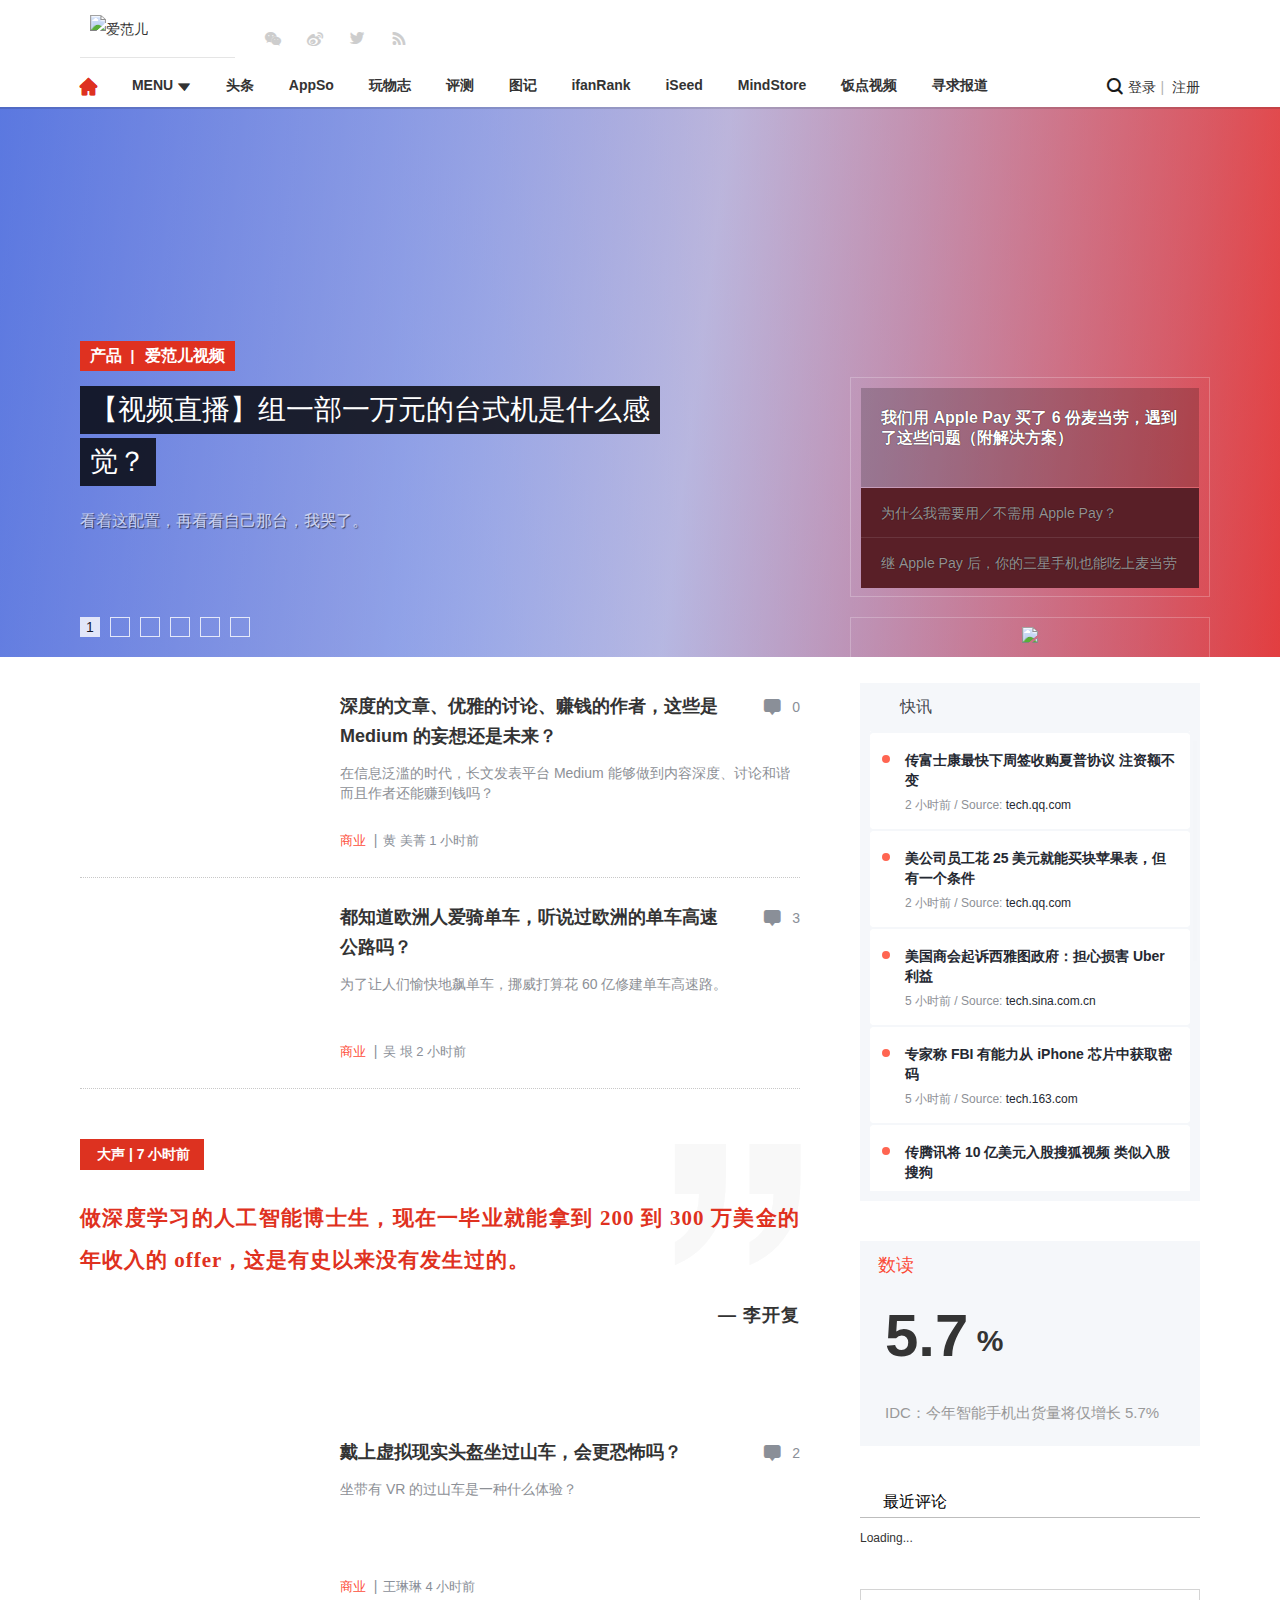
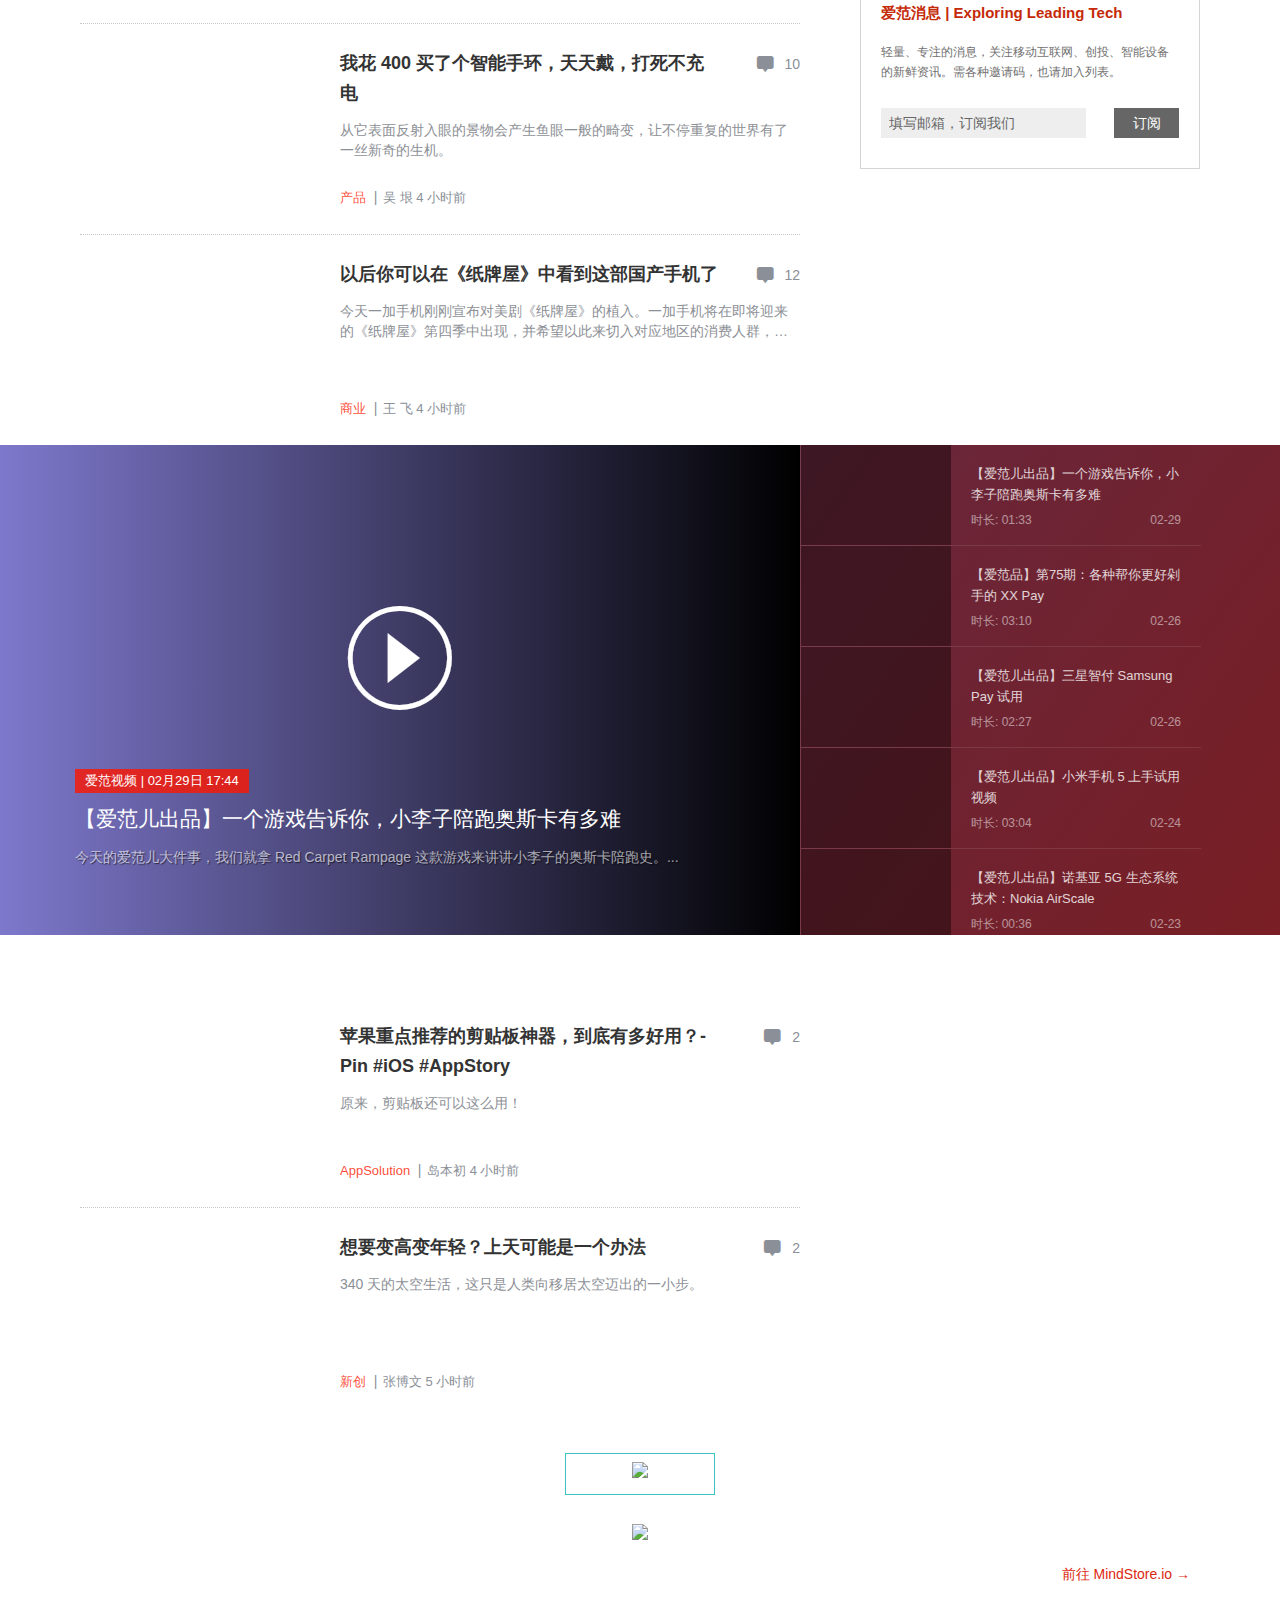
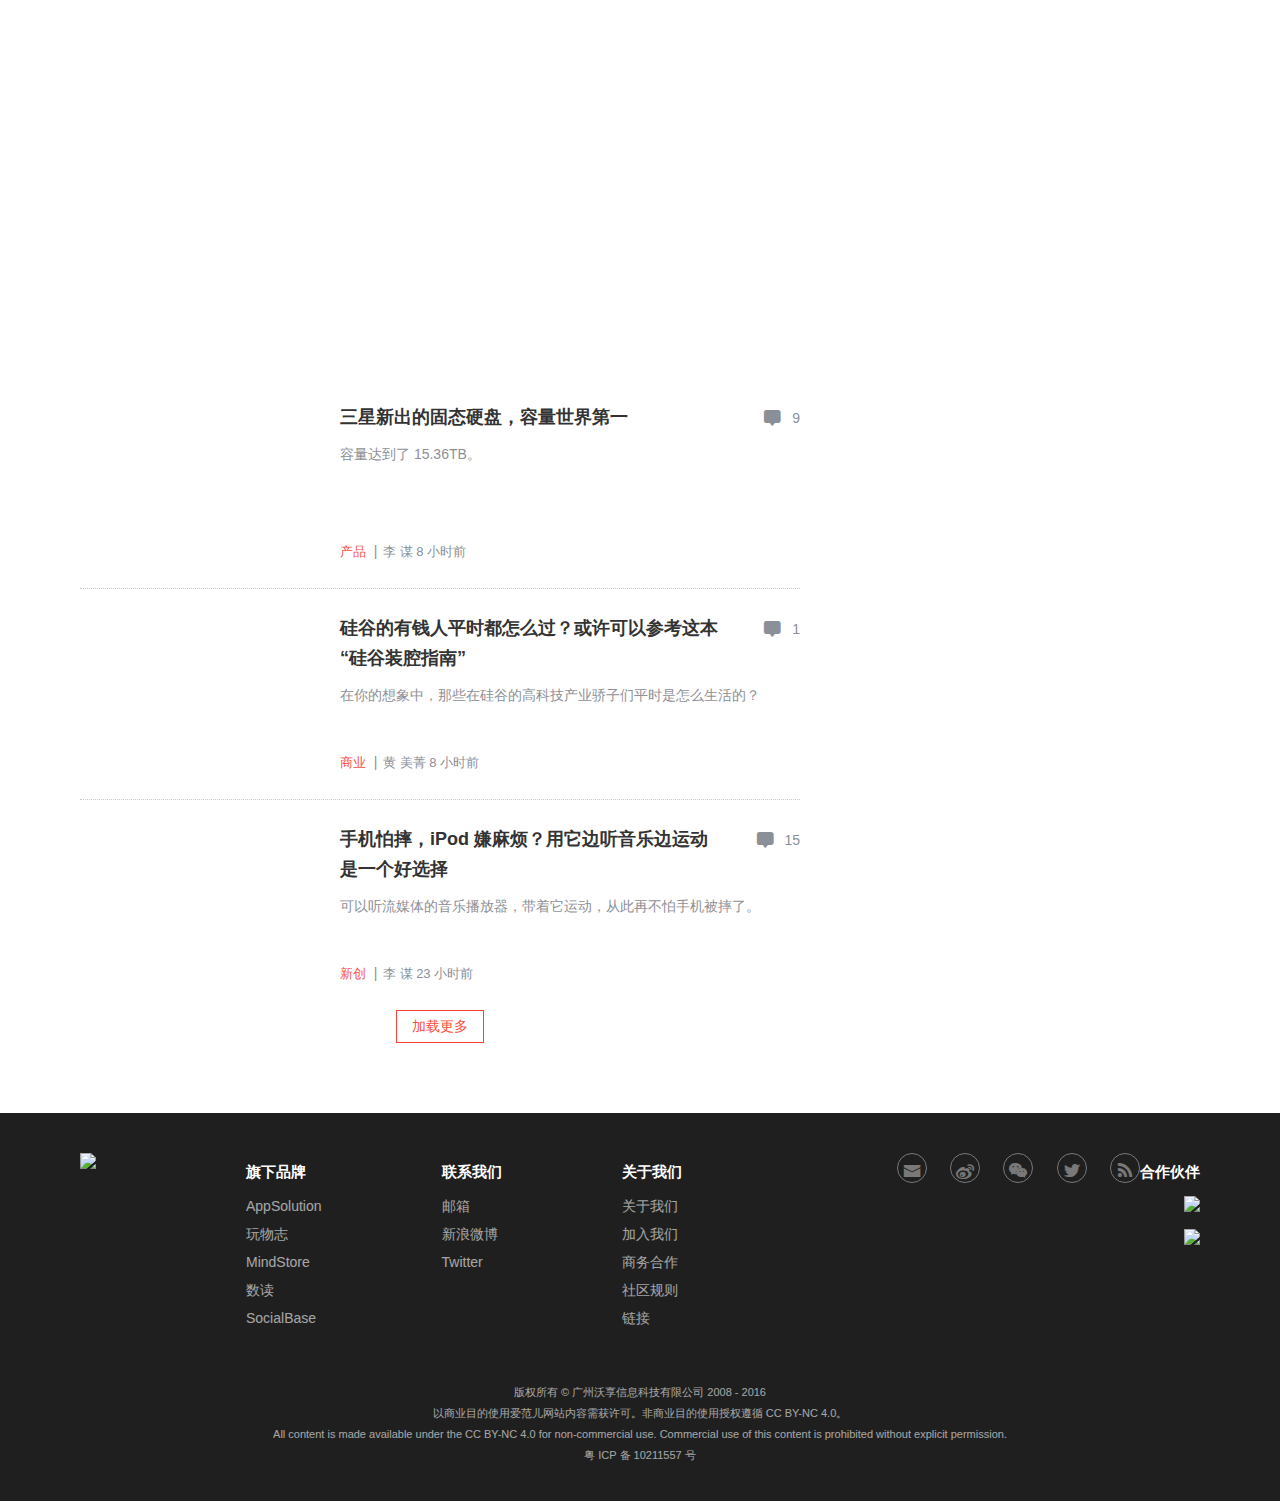
==== commit b379a6d6: "全文替换：IFR替换为YCA" ====
--- a/wp-content/themes/ycafan/ycafan0/index.html
+++ b/wp-content/themes/ycafan/ycafan0/index.html
@@ -40,13 +40,13 @@
 var ga = ga || function() {(ga.q = ga.q || []).push(arguments)};
 
 var ns = ns || {};
-var IFR = IFR || {};
-IFR.isMobile = 0;
-
-IFR.user = {};
-IFR.user.id = '';
-IFR.user.name = '';
-IFR.user.avatarUrl = '';
+var YCA = YCA || {};
+YCA.isMobile = 0;
+
+YCA.user = {};
+YCA.user.id = '';
+YCA.user.name = '';
+YCA.user.avatarUrl = '';
 
 // sso 用户中心 url 统一配置, 见 config
 ns.SSO_URL_MYACCOUNT = "https://sso.ifanr.com/myaccount/";
@@ -57,10 +57,10 @@
 ns.COMMENTER_EMAIL = 'commenter_email';
 ns.COMMENTER_NAME = 'commenter_name';
 
-IFR.api_url = "http://www.ifanr.com/api/v3.0/";
-IFR.theme_url = "http://cdnzz.ifanr.com/wp-content/themes/ifanr-2.0";
-IFR.blankImg_url = "http://cdnzz.ifanr.com/wp-content/themes/ifanr-2.0/static//images/grey.gif";
-IFR.apiNonce = { appkey: 'lI5287M8UyxBI98U2YKq',timestamp: '1457091133',sign: '9f8137583d662371139d8556e808f045' };
+YCA.api_url = "http://www.ifanr.com/api/v3.0/";
+YCA.theme_url = "http://cdnzz.ifanr.com/wp-content/themes/ifanr-2.0";
+YCA.blankImg_url = "http://cdnzz.ifanr.com/wp-content/themes/ifanr-2.0/static//images/grey.gif";
+YCA.apiNonce = { appkey: 'lI5287M8UyxBI98U2YKq',timestamp: '1457091133',sign: '9f8137583d662371139d8556e808f045' };
 </script>
     <!--[if lt IE 9]>
   <script src="http://cdnzz.ifanr.com/wp-content/themes/ifanr-2.0/js/html5.js" type="text/javascript"></script>
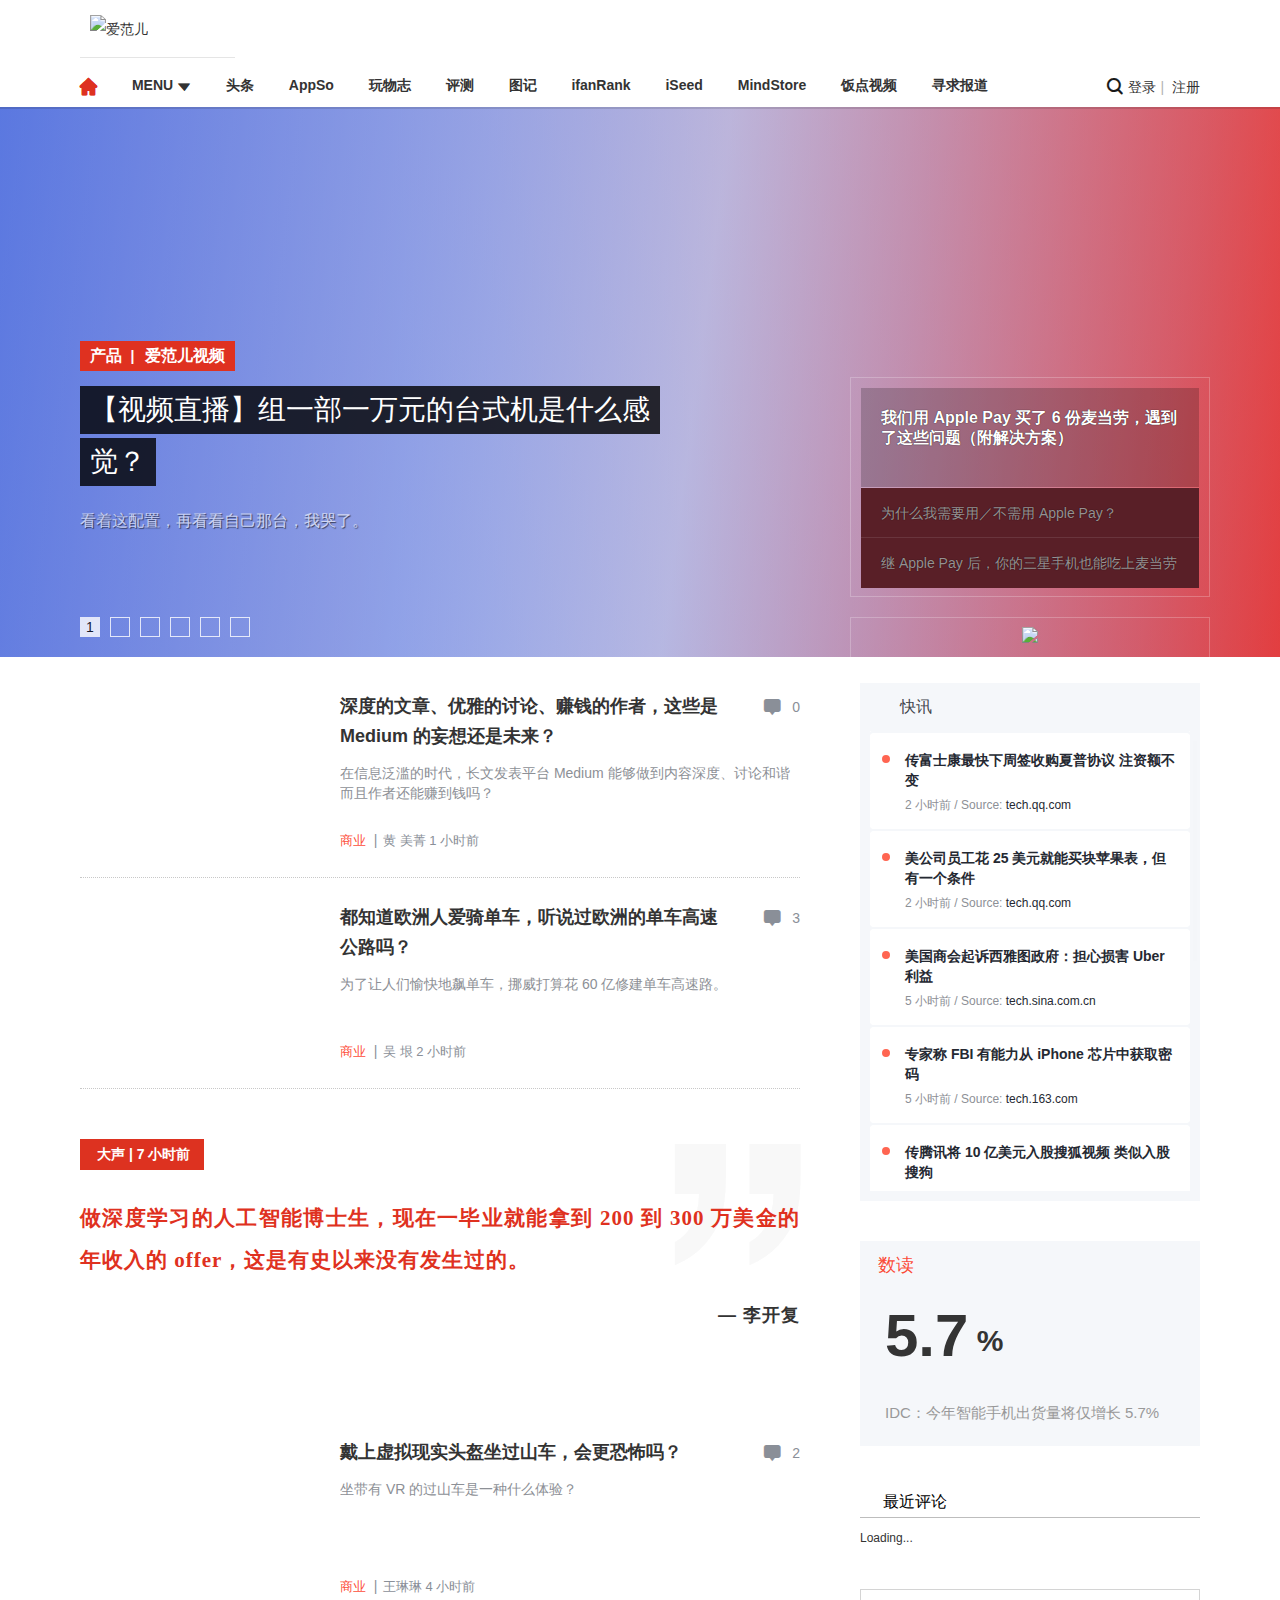
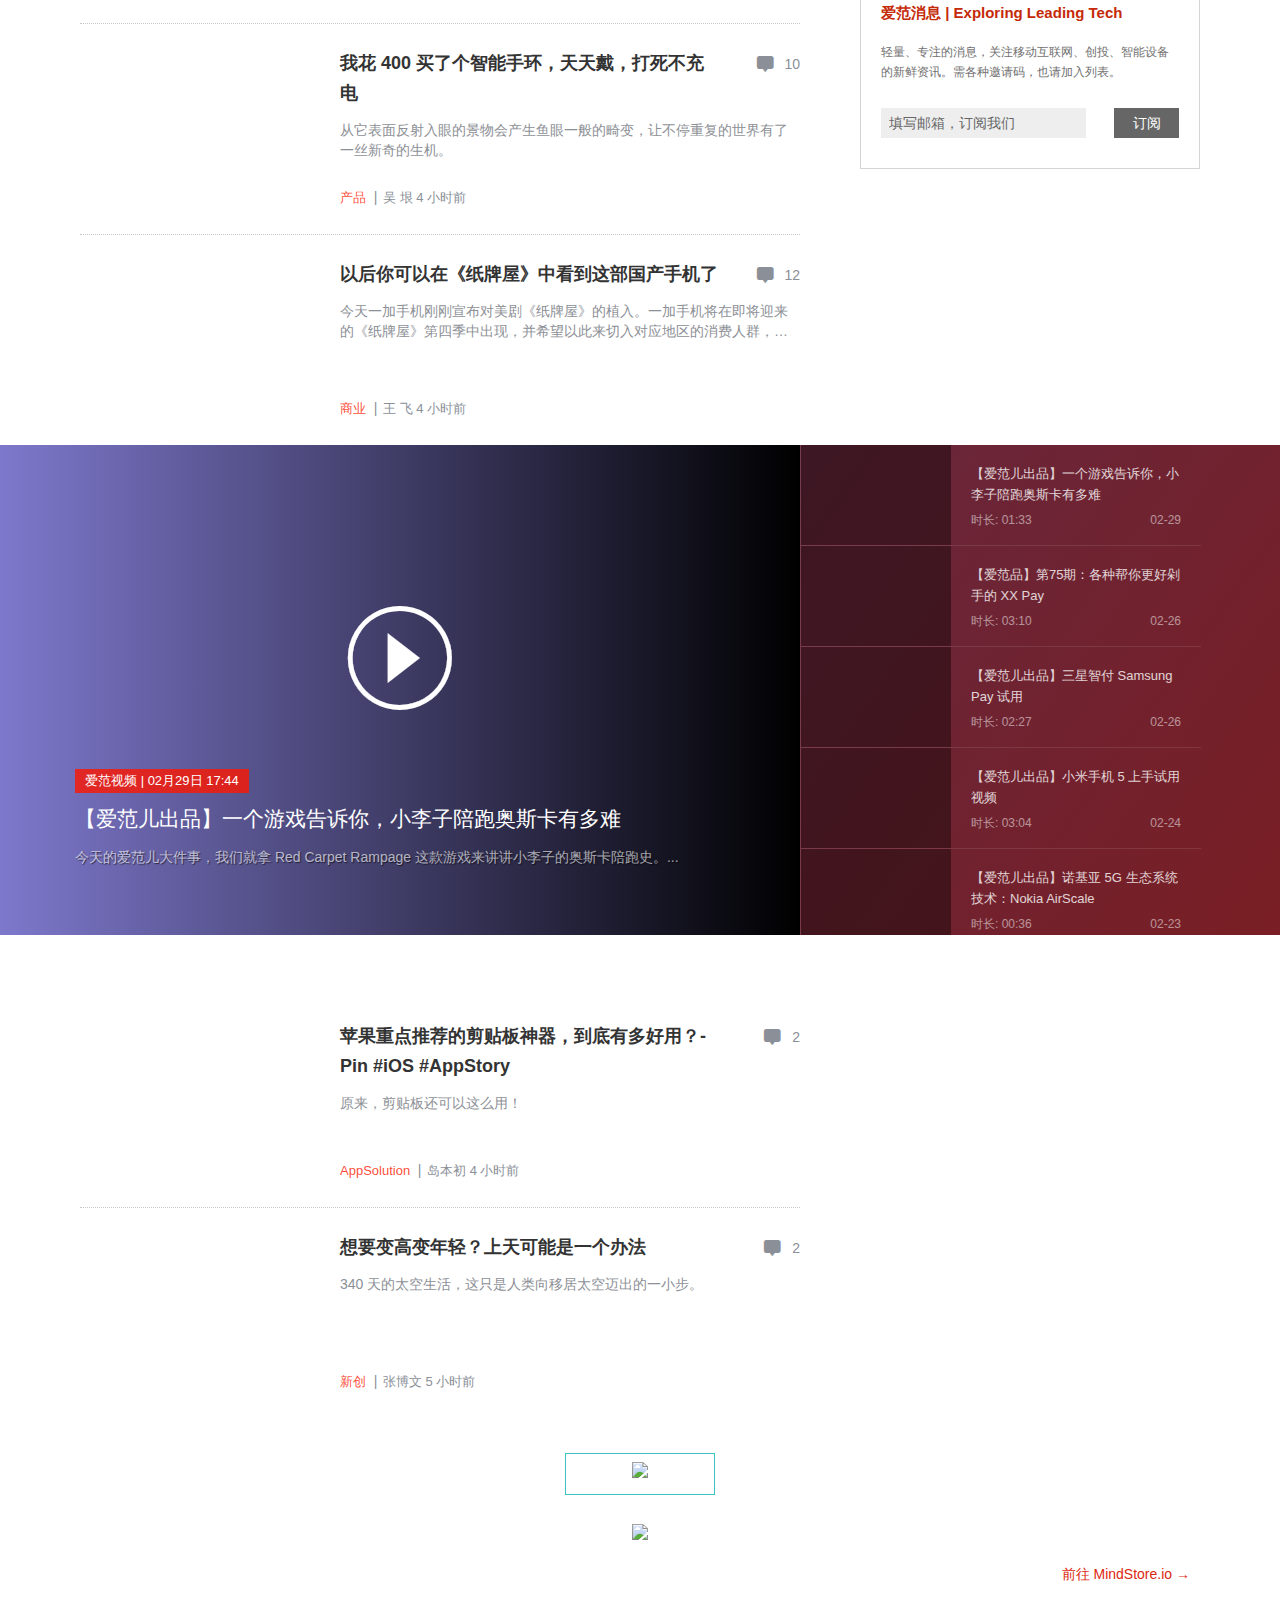
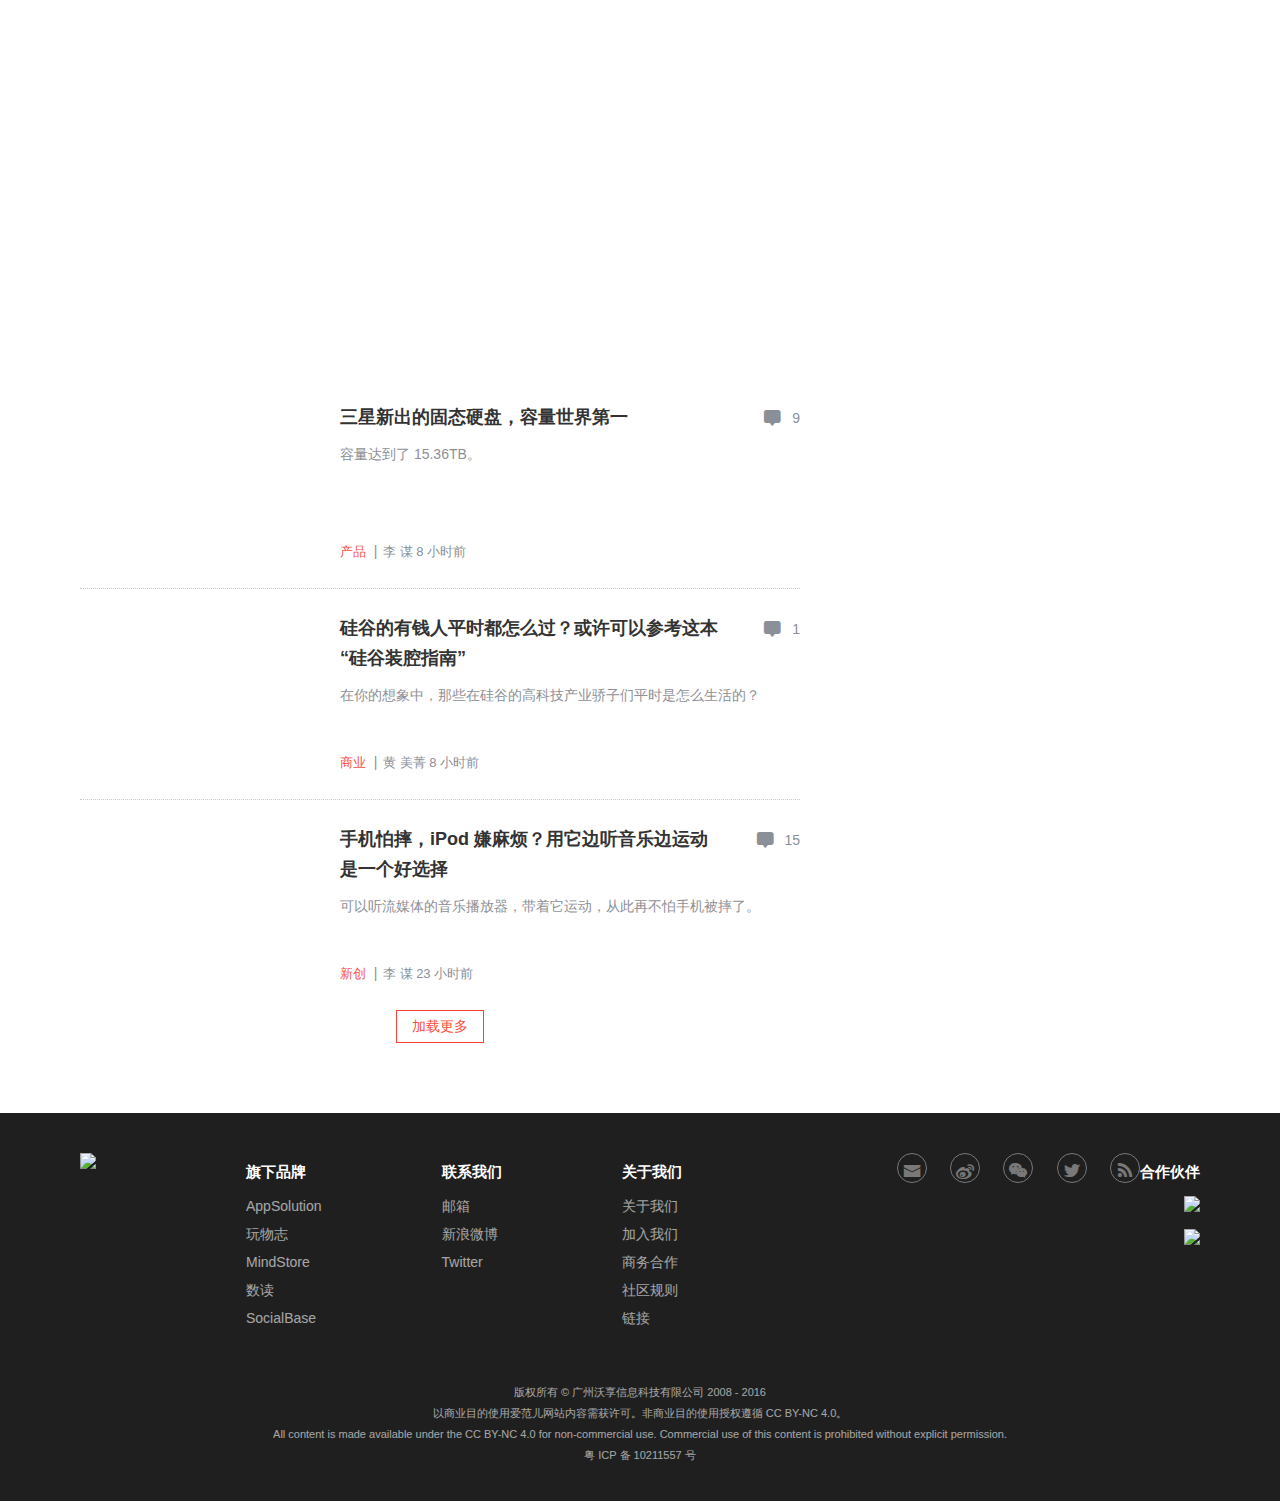
==== commit 531f962e: "合并代码" ====
--- a/wp-content/themes/ycafan/ycafan0/index.html
+++ b/wp-content/themes/ycafan/ycafan0/index.html
@@ -4,17 +4,17 @@
 <head>
   <meta charset="utf-8"><script type="text/javascript"></script>
   <meta property="og:site_name" content="爱范儿" />
-<meta property="og:url" content="http://www.ifanr.com" /> 
+<meta property="og:url" content="http://www.iycar.com" />
  <title>爱范儿 · 连接热爱</title>
-  <link rel="alternate" type="application/rss+xml" title="RSS 2.0 Feed" href="http://www.ifanr.com/feed"/>
+  <link rel="alternate" type="application/rss+xml" title="RSS 2.0 Feed" href="http://www.iycar.com/feed"/>
   
 <!-- BEGIN Metadata added by Add-Meta-Tags WordPress plugin -->
-<meta name="description" content="聚焦新创和消费主题的科技媒体，成立于 2008 年 10 月，关注产品及体验，致力于“独立，前瞻，深入”的原创报道和分析评论，是国内唯一一家在产业和产品领域同时具有强势影响力的科技媒体。旗下现有 ifanr.com、SocialBase.cn、AppSolution、玩物志、创业及产品社区 MindStore 等多个细分领域的知名产品。" />
+<meta name="description" content="聚焦新创和消费主题的科技媒体，成立于 2008 年 10 月，关注产品及体验，致力于“独立，前瞻，深入”的原创报道和分析评论，是国内唯一一家在产业和产品领域同时具有强势影响力的科技媒体。旗下现有 iycar.com、SocialBase.cn、AppSolution、玩物志、创业及产品社区 MindStore 等多个细分领域的知名产品。" />
 <!-- END Metadata added by Add-Meta-Tags WordPress plugin -->
 
 <link rel='stylesheet' id='main-desktop-app-css'  href='css/main.desktop.auto_create_ts_1456211871.css' type='text/css' media='' />
 <link rel='stylesheet' id='widgetbuzz-css'  href='css/buzz.auto_create_ts_1446046962.css?ver=4.2.4' type='text/css' media='all' />
-<link rel="EditURI" type="application/rsd+xml" title="RSD" href="http://www.ifanr.com/xmlrpc.php?rsd" />
+<link rel="EditURI" type="application/rsd+xml" title="RSD" href="http://www.iycar.com/xmlrpc.php?rsd" />
 <link rel="wlwmanifest" type="application/wlwmanifest+xml" href="xml/wlwmanifest.xml" /> 
 <script type="text/javascript">
 var rcGlobal = {
@@ -49,22 +49,22 @@
 YCA.user.avatarUrl = '';
 
 // sso 用户中心 url 统一配置, 见 config
-ns.SSO_URL_MYACCOUNT = "https://sso.ifanr.com/myaccount/";
-ns.SSO_URL_LOGIN = "https://sso.ifanr.com/login/";
-ns.SSO_URL_REGISTER = "https://sso.ifanr.com/register/";
-ns.SSO_URL_LOGOUT = "https://sso.ifanr.com/logout/";
+ns.SSO_URL_MYACCOUNT = "https://sso.iycar.com/myaccount/";
+ns.SSO_URL_LOGIN = "https://sso.iycar.com/login/";
+ns.SSO_URL_REGISTER = "https://sso.iycar.com/register/";
+ns.SSO_URL_LOGOUT = "https://sso.iycar.com/logout/";
 
 ns.COMMENTER_EMAIL = 'commenter_email';
 ns.COMMENTER_NAME = 'commenter_name';
 
-YCA.api_url = "http://www.ifanr.com/api/v3.0/";
-YCA.theme_url = "http://cdnzz.ifanr.com/wp-content/themes/ifanr-2.0";
-YCA.blankImg_url = "http://cdnzz.ifanr.com/wp-content/themes/ifanr-2.0/static//images/grey.gif";
+YCA.api_url = "http://www.iycar.com/api/v3.0/";
+YCA.theme_url = "http://cdnzz.iycar.com/wp-content/themes/iycar-2.0";
+YCA.blankImg_url = "http://cdnzz.iycar.com/wp-content/themes/iycar-2.0/static//images/grey.gif";
 YCA.apiNonce = { appkey: 'lI5287M8UyxBI98U2YKq',timestamp: '1457091133',sign: '9f8137583d662371139d8556e808f045' };
 </script>
     <!--[if lt IE 9]>
-  <script src="http://cdnzz.ifanr.com/wp-content/themes/ifanr-2.0/js/html5.js" type="text/javascript"></script>
-  <link rel="stylesheet" href="http://cdnzz.ifanr.com/wp-content/themes/ifanr-2.0/static/css/desktop/use-modern-browser.css"/>
+  <script src="http://cdnzz.iycar.com/wp-content/themes/iycar-2.0/js/html5.js" type="text/javascript"></script>
+  <link rel="stylesheet" href="http://cdnzz.iycar.com/wp-content/themes/iycar-2.0/static/css/desktop/use-modern-browser.css"/>
   <![endif]-->
 </head>
 
@@ -85,15 +85,15 @@
 
         <!-- header-row -->
         <div class="header-row clearfix">
-          <a class="logo js-logo" ga-track="event" ga-action="click" ga-event-category="logo" ga-event-label="Logo" href="http://www.ifanr.com/" title="爱范儿">
-            <img src="http://cdnzz.ifanr.com/wp-content/themes/ifanr-2.0/static/images/desktop/new-logo-gray.png" alt="爱范儿"/>
+          <a class="logo js-logo" ga-track="event" ga-action="click" ga-event-category="logo" ga-event-label="Logo" href="http://www.iycar.com/" title="爱范儿">
+            <img src="http://cdnzz.iycar.com/wp-content/themes/iycar-2.0/static/images/desktop/new-logo-gray.png" alt="爱范儿"/>
           </a>
 
           <div class="sns row js-sns">
-            <a class="sns-item" target="_blank" href="http://www.ifanr.com/weixin"><i class="ifanr2015 ifanr2015-weixin"></i></a>
-            <a rel="nofollow" class="sns-item" target="_blank" href="http://weibo.com/ifanr"><i class="ifanr2015 ifanr2015-xinlangweibo"></i></a>
-            <a rel="nofollow" class="sns-item" target="_blank" href="http://twitter.com/ifanr"><i class="ifanr2015 ifanr2015-twitter"></i></a>
-            <a class="sns-item" target="_blank" href="http://www.ifanr.com/feed"><i class="ifanr2015 ifanr2015-rss"></i></a>
+            <a class="sns-item" target="_blank" href="http://www.iycar.com/weixin"><i class="iycar2015 iycar2015-weixin"></i></a>
+            <a rel="nofollow" class="sns-item" target="_blank" href="http://weibo.com/iycar"><i class="iycar2015 iycar2015-xinlangweibo"></i></a>
+            <a rel="nofollow" class="sns-item" target="_blank" href="http://twitter.com/iycar"><i class="iycar2015 iycar2015-twitter"></i></a>
+            <a class="sns-item" target="_blank" href="http://www.iycar.com/feed"><i class="iycar2015 iycar2015-rss"></i></a>
           </div>
 
           <div class="js-navbar-top-jiong-container navbar-top-jiong-container"></div>
@@ -110,90 +110,90 @@
               <ul class="nav-list">
                 <li class="nav-item">
                   <a href="/">
-                    <i class="ifanr2015 ifanr2015-home01 icon-home"></i>
+                    <i class="iycar2015 iycar2015-home01 icon-home"></i>
                   </a>
                 </li>
                 <li class="nav-item js-nav-menu">
                   <a href="#menu">
-                    <!-- <i class="ifanr2015 ifanr2015-menutou icon-font"></i> -->
+                    <!-- <i class="iycar2015 iycar2015-menutou icon-font"></i> -->
                     MENU
-                    <i class="ifanr2015 ifanr2015-jiantou icon-arrow-down"></i>
+                    <i class="iycar2015 iycar2015-jiantou icon-arrow-down"></i>
                   </a>
                 </li>
 
                 <li class="nav-item" cate="feature" data-count="4" data-action="featured">
-                  <a ga-track="event" ga-action="click" ga-event-category="nav-item" ga-event-label="头条" itemprop="url" class="product-item" href="http://www.ifanr.com/">
-                    <!-- <i class="ifanr2015 ifanr2015-toutiao01 icon-font"></i> -->
+                  <a ga-track="event" ga-action="click" ga-event-category="nav-item" ga-event-label="头条" itemprop="url" class="product-item" href="http://www.iycar.com/">
+                    <!-- <i class="iycar2015 iycar2015-toutiao01 icon-font"></i> -->
                     头条
                   </a>
                 </li>
                 <li class="nav-item" cate="app" data-count="4" data-post-type="app" data-template="desktop-nav-app">
-                  <a ga-track="event" ga-action="click" ga-event-category="nav-item" ga-event-label="AppSo" itemprop="url" class="product-item" href="http://www.ifanr.com/app">
-                    <!-- <i class="ifanr2015 ifanr2015-menuappso icon-font"></i> -->
+                  <a ga-track="event" ga-action="click" ga-event-category="nav-item" ga-event-label="AppSo" itemprop="url" class="product-item" href="http://www.iycar.com/app">
+                    <!-- <i class="iycar2015 iycar2015-menuappso icon-font"></i> -->
                     AppSo
                   </a>
                 </li>
                 <li class="nav-item" cate="coolbuy" data-count="4" data-post-type="coolbuy">
-                  <a ga-track="event" ga-action="click" ga-event-category="nav-item" ga-event-label="玩物志" itemprop="url" class="product-item" href="http://www.ifanr.com/coolbuy">
-                    <!-- <i class="ifanr2015 ifanr2015-wanwuzhi icon-font"></i> -->
+                  <a ga-track="event" ga-action="click" ga-event-category="nav-item" ga-event-label="玩物志" itemprop="url" class="product-item" href="http://www.iycar.com/coolbuy">
+                    <!-- <i class="iycar2015 iycar2015-wanwuzhi icon-font"></i> -->
                     玩物志
                   </a>
                 </li>
                 <li class="nav-item" cate="review" data-count="4">
-                  <a ga-track="event" ga-action="click" ga-event-category="nav-item" ga-event-label="评测" itemprop="url" class="product-item" href="http://www.ifanr.com/category/review">
-                    <!-- <i class="ifanr2015 ifanr2015-pingce icon-font"></i> -->
+                  <a ga-track="event" ga-action="click" ga-event-category="nav-item" ga-event-label="评测" itemprop="url" class="product-item" href="http://www.iycar.com/category/review">
+                    <!-- <i class="iycar2015 iycar2015-pingce icon-font"></i> -->
                     评测
                   </a>
                 </li>
                 <li class="nav-item" cate="tuji" data-count="4" data-post-type="tuji">
-                  <a ga-track="event" ga-action="click" ga-event-category="nav-item" ga-event-label="图记" itemprop="url" class="product-item" href="http://www.ifanr.com/tuji">
-                    <!-- <i class="ifanr2015 ifanr2015-pingce icon-font"></i> -->
+                  <a ga-track="event" ga-action="click" ga-event-category="nav-item" ga-event-label="图记" itemprop="url" class="product-item" href="http://www.iycar.com/tuji">
+                    <!-- <i class="iycar2015 iycar2015-pingce icon-font"></i> -->
                     图记
                   </a>
                 </li>
                 <li class="nav-item" cate="top-rank" data-count="4">
-                  <a ga-track="event" ga-action="click" ga-event-category="nav-item" ga-event-label="ifanRank" itemprop="url" class="product-item" href="http://www.ifanr.com/category/special/top-rank">
-                    <!-- <i class="ifanr2015 ifanr2015-pingce icon-font"></i> -->
+                  <a ga-track="event" ga-action="click" ga-event-category="nav-item" ga-event-label="ifanRank" itemprop="url" class="product-item" href="http://www.iycar.com/category/special/top-rank">
+                    <!-- <i class="iycar2015 iycar2015-pingce icon-font"></i> -->
                     ifanRank
                   </a>
                 </li>
                 <li class="nav-item" cate="iseed" data-count="4">
-                  <a ga-track="event" ga-action="click" ga-event-category="nav-item" ga-event-label="iseed" itemprop="url" class="product-item" href="http://www.ifanr.com/category/special/interview/iseed">
-                    <!-- <i class="ifanr2015 ifanr2015-pingce icon-font"></i> -->
+                  <a ga-track="event" ga-action="click" ga-event-category="nav-item" ga-event-label="iseed" itemprop="url" class="product-item" href="http://www.iycar.com/category/special/interview/iseed">
+                    <!-- <i class="iycar2015 iycar2015-pingce icon-font"></i> -->
                     iSeed
                   </a>
                 </li>
                 <li class="nav-item" cate="mindstore" data-count="4" data-action="mindstore" data-template="desktop-nav-mindstore">
                   <a ga-track="event" ga-action="click" ga-event-category="nav-item" ga-event-label="MindStore" itemprop="url" class="product-item" href="http://mindstore.io">
-                    <!-- <i class="ifanr2015 ifanr2015-mindstore icon-font"></i> -->
+                    <!-- <i class="iycar2015 iycar2015-mindstore icon-font"></i> -->
                     MindStore
                   </a>
                 </li>
                 <li class="nav-item" cate="video" data-limit="15" data-count="5" data-post-type="video" data-template="desktop-nav-video">
-                  <a ga-track="event" ga-action="click" ga-event-category="nav-item" ga-event-label="爱范视频" itemprop="url" class="product-item" href="http://www.ifanr.com/category/special/video-special">
-                    <!-- <i class="ifanr2015 ifanr2015-aifanshipin icon-font"></i> -->
+                  <a ga-track="event" ga-action="click" ga-event-category="nav-item" ga-event-label="爱范视频" itemprop="url" class="product-item" href="http://www.iycar.com/category/special/video-special">
+                    <!-- <i class="iycar2015 iycar2015-aifanshipin icon-font"></i> -->
                     饭点视频
                   </a>
                 </li>
                 <li class="nav-item">
-                  <a ga-track="event" ga-action="click" ga-event-category="nav-item" ga-event-label="寻求报道" itemprop="url" class="product-item" href="http://www.ifanr.com/about/contribute">
-                    <!-- <i class="ifanr2015 ifanr2015-aifanshipin icon-font"></i> -->
+                  <a ga-track="event" ga-action="click" ga-event-category="nav-item" ga-event-label="寻求报道" itemprop="url" class="product-item" href="http://www.iycar.com/about/contribute">
+                    <!-- <i class="iycar2015 iycar2015-aifanshipin icon-font"></i> -->
                     寻求报道
                   </a>
                 </li>
                 <!--
                 <li class="nav-item" cate="dasheng" data-count="4" data-post-type="dasheng" data-template="desktop-nav-dasheng">
-                  <a ga-track="event" ga-action="click" ga-event-category="nav-item" ga-event-label="大声" itemprop="url" class="product-item" href="http://www.ifanr.com/dasheng">
-                    <i class="ifanr2015 ifanr2015-menudasheng icon-font"></i>
+                  <a ga-track="event" ga-action="click" ga-event-category="nav-item" ga-event-label="大声" itemprop="url" class="product-item" href="http://www.iycar.com/dasheng">
+                    <i class="iycar2015 iycar2015-menudasheng icon-font"></i>
                   </a>
                 </li>
                 <li class="nav-item" cate="data" data-count="4" data-post-type="data" data-template="desktop-nav-data">
-                  <a ga-track="event" ga-action="click" ga-event-category="nav-item" ga-event-label="数读" itemprop="url" class="product-item" href="http://www.ifanr.com/data/">
-                    <i class="ifanr2015 ifanr2015-shudu icon-font"></i>
+                  <a ga-track="event" ga-action="click" ga-event-category="nav-item" ga-event-label="数读" itemprop="url" class="product-item" href="http://www.iycar.com/data/">
+                    <i class="iycar2015 iycar2015-shudu icon-font"></i>
                   </a>
                 </li> -->
                <!--  <li class="nav-item">
-                  <a ga-track="event" ga-action="click" ga-event-category="nav-item" ga-event-label="寻求报道" itemprop="url" class="product-item" href="http://www.ifanr.com/data/">寻求报道</a>
+                  <a ga-track="event" ga-action="click" ga-event-category="nav-item" ga-event-label="寻求报道" itemprop="url" class="product-item" href="http://www.iycar.com/data/">寻求报道</a>
                 </li> -->
 
               </ul>
@@ -202,41 +202,41 @@
             <div class="nav-user">
               <div class="nav-search js-nav-search" ga-track="event" ga-action="click" ga-event-category="button" ga-event-label="SearchButton" id="nav-search">
                 <span id="search-button">
-                  <i class="ifanr2015 ifanr2015-search icon-search"></i>
+                  <i class="iycar2015 iycar2015-search icon-search"></i>
                 </span>
               </div>
 
-              <div class="js-login ifr-user-nav-menu hide">
+              <div class="js-login yth-user-nav-menu hide">
                 <div id="nav-user-button">
-                  <div class="ifr-user-nav-menu">
-                    <ul class="nav-user-subs ifr-user-dropdown-menu hide m-t-10" id="nav-user-subs">
-                      <li class="sub-item"><a href="https://sso.ifanr.com/myaccount/">个人中心</a></li>
+                  <div class="yth-user-nav-menu">
+                    <ul class="nav-user-subs yth-user-dropdown-menu hide m-t-10" id="nav-user-subs">
+                      <li class="sub-item"><a href="https://sso.iycar.com/myaccount/">个人中心</a></li>
                       <li class="sub-item"><a href="javascript:void(0);" class="js-logout">退出登录</a></li>
                     </ul>
                   </div>
                   <span class="user-name J_UserIdentity"></span>
-                  <span class="ifanr2015 ifanr2015-xiala-small"></span>
+                  <span class="iycar2015 iycar2015-xiala-small"></span>
                 </div>
               </div>
 
               <!-- 未登录 -->
               <div class="js-not-login not-login hide">
-                <a rel="nofollow" class="user-login" href="https://sso.ifanr.com/login/?next=http://www.ifanr.com">登录</a>
-                <a rel="nofollow" class="user-reg" href="https://sso.ifanr.com/register/?next=http://www.ifanr.com">注册</a>
+                <a rel="nofollow" class="user-login" href="https://sso.iycar.com/login/?next=http://www.iycar.com">登录</a>
+                <a rel="nofollow" class="user-reg" href="https://sso.iycar.com/register/?next=http://www.iycar.com">注册</a>
               </div>
             </div>
           </div>
 
           <!-- 栏目预览 -->
           <div class="items-preview js-items-preview js-slider">
-            <span class="slider-arrow prev"><i class="ifanr2015 ifanr2015-shangyihua"></i></span>
-            <span class="slider-arrow next"><i class="ifanr2015 ifanr2015-xiayihua"></i></span>
+            <span class="slider-arrow prev"><i class="iycar2015 iycar2015-shangyihua"></i></span>
+            <span class="slider-arrow next"><i class="iycar2015 iycar2015-xiayihua"></i></span>
             <div class="header-inner items-flex" ></div>
           </div>
           <!-- 栏目预览 -->
 
           <!-- 导航 -->
-          <div class="hide state-close ifr-nav-items-container js-nav-items">
+          <div class="hide state-close yth-nav-items-container js-nav-items">
             <div class="fullwidth">
               <div class="main">
                 <!-- 分类与产品 -->
@@ -245,24 +245,24 @@
 
                   <div itemscope itemtype="http://schema.org/SiteNavigationElement" class="nav-items-list row">
                     <div class="single-row">
-                      <a ga-track="event" ga-action="click" ga-event-category="nav-item" ga-event-label="首页" itemprop="url" href="http://www.ifanr.com"><span itemprop="name">首页</span></a>
-                      <a ga-track="event" ga-action="click" ga-event-category="nav-item" ga-event-label="ifanRank" itemprop="url" href="http://www.ifanr.com/category/special/top-rank"><span itemprop="name">ifanRank</span></a>
-                      <a ga-track="event" ga-action="click" ga-event-category="nav-item" ga-event-label="评测" itemprop="url" href="http://www.ifanr.com/category/special/review"><span itemprop="name">评测</span></a>
+                      <a ga-track="event" ga-action="click" ga-event-category="nav-item" ga-event-label="首页" itemprop="url" href="http://www.iycar.com"><span itemprop="name">首页</span></a>
+                      <a ga-track="event" ga-action="click" ga-event-category="nav-item" ga-event-label="ifanRank" itemprop="url" href="http://www.iycar.com/category/special/top-rank"><span itemprop="name">ifanRank</span></a>
+                      <a ga-track="event" ga-action="click" ga-event-category="nav-item" ga-event-label="评测" itemprop="url" href="http://www.iycar.com/category/special/review"><span itemprop="name">评测</span></a>
                     </div>
                     <div class="single-row">
-                      <a ga-track="event" ga-action="click" ga-event-category="nav-item" ga-event-label="智能" itemprop="url" href="http://www.ifanr.com/category/special/intelligence"><span itemprop="name">智能</span></a>
-                      <a ga-track="event" ga-action="click" ga-event-category="nav-item" ga-event-label="汽车" itemprop="url" href="http://www.ifanr.com/category/special/intelligentcar"><span itemprop="name">汽车</span></a>
-                      <a ga-track="event" ga-action="click" ga-event-category="nav-item" ga-event-label="商业" itemprop="url" href="http://www.ifanr.com/category/special/business"><span itemprop="name">商业</span></a>
+                      <a ga-track="event" ga-action="click" ga-event-category="nav-item" ga-event-label="智能" itemprop="url" href="http://www.iycar.com/category/special/intelligence"><span itemprop="name">智能</span></a>
+                      <a ga-track="event" ga-action="click" ga-event-category="nav-item" ga-event-label="汽车" itemprop="url" href="http://www.iycar.com/category/special/intelligentcar"><span itemprop="name">汽车</span></a>
+                      <a ga-track="event" ga-action="click" ga-event-category="nav-item" ga-event-label="商业" itemprop="url" href="http://www.iycar.com/category/special/business"><span itemprop="name">商业</span></a>
                     </div>
                     <div class="single-row">
-                      <a ga-track="event" ga-action="click" ga-event-category="nav-item" ga-event-label="范品" itemprop="url" href="http://www.ifanr.com/category/special/imuch"><span itemprop="name">范品</span></a>
-                      <a ga-track="event" ga-action="click" ga-event-category="nav-item" ga-event-label="图记" itemprop="url" href="http://www.ifanr.com/tuji"><span itemprop="name">图记</span></a>
-                      <a ga-track="event" ga-action="click" ga-event-category="nav-item" ga-event-label="iSeed" itemprop="url" href="http://www.ifanr.com/category/special/iseed"><span itemprop="name">iSeed</span></a>
+                      <a ga-track="event" ga-action="click" ga-event-category="nav-item" ga-event-label="范品" itemprop="url" href="http://www.iycar.com/category/special/imuch"><span itemprop="name">范品</span></a>
+                      <a ga-track="event" ga-action="click" ga-event-category="nav-item" ga-event-label="图记" itemprop="url" href="http://www.iycar.com/tuji"><span itemprop="name">图记</span></a>
+                      <a ga-track="event" ga-action="click" ga-event-category="nav-item" ga-event-label="iSeed" itemprop="url" href="http://www.iycar.com/category/special/iseed"><span itemprop="name">iSeed</span></a>
                     </div>
                     <div class="single-row">
-                      <a ga-track="event" ga-action="click" ga-event-category="nav-item" ga-event-label="观点" itemprop="url" href="http://www.ifanr.com/category/special/opinion"><span itemprop="name">观点</span></a>
-                      <a ga-track="event" ga-action="click" ga-event-category="nav-item" ga-event-label="访谈" itemprop="url" href="http://www.ifanr.com/category/special/interview"><span itemprop="name">访谈</span></a>
-                      <a ga-track="event" ga-action="click" ga-event-category="nav-item" ga-event-label="饭点视频" itemprop="url" href="http://www.ifanr.com/video"><span itemprop="name">饭点视频</span></a>
+                      <a ga-track="event" ga-action="click" ga-event-category="nav-item" ga-event-label="观点" itemprop="url" href="http://www.iycar.com/category/special/opinion"><span itemprop="name">观点</span></a>
+                      <a ga-track="event" ga-action="click" ga-event-category="nav-item" ga-event-label="访谈" itemprop="url" href="http://www.iycar.com/category/special/interview"><span itemprop="name">访谈</span></a>
+                      <a ga-track="event" ga-action="click" ga-event-category="nav-item" ga-event-label="饭点视频" itemprop="url" href="http://www.iycar.com/video"><span itemprop="name">饭点视频</span></a>
                     </div>
                   </div>
 
@@ -270,7 +270,7 @@
 
                 <div class="menu-preview js-menu-preview">
                   <h2>快速预览</h2>
-                  <div class="search-ifr preview-list">
+                  <div class="search-yth preview-list">
                     <ul class="search-list"></ul>
                   </div>
                 </div>
@@ -291,7 +291,7 @@
             <div class="fullwidth">
               <div class="header-notice hide J_Notice">
                 <a class="notice J_NoticeLink" href="#">
-                  <i class="ifanr2015 ifanr2015-live"></i>
+                  <i class="iycar2015 iycar2015-live"></i>
                   <span class="J_NoticeTitle"></span>
                 </a>
                 <a class="J_Close close reverse-icon" title="关闭">
@@ -305,12 +305,12 @@
     <div class="recommend-post-content clearfix">
             <div class="slider">
         <ul>
-                    <li class="ifanr-recommend-item">
+                    <li class="iycar-recommend-item">
           <div class="post-mask post-mask-top"></div>
           <div class="post-mask post-mask-bottom"></div>
-            <div itemprop="url"href="http://www.ifanr.com/628741" class="ifanr-recommend-items">
+            <div itemprop="url"href="http://www.iycar.com/628741" class="iycar-recommend-items">
               <div class="item-content">
-                <div class="bg-img" data-cmpt-parallax-bg id="recommend" style="background-image:url('http://images.ifanr.cn/wp-content/uploads/2016/03/DIY-3.jpg')"></div>
+                <div class="bg-img" data-cmpt-parallax-bg id="recommend" style="background-image:url('http://images.iycar.cn/wp-content/uploads/2016/03/DIY-3.jpg')"></div>
                 <div class="fullwidth">
                   <div class="main recommend-post-wrapper row">
                     <div class="post-item-container excerpt" itemscope itemtype="http://schema.org/Article">
@@ -320,18 +320,18 @@
                           <div class="post-item-container title">
                             <div class="post-item-addon"></div>
                             <div class="post-item-content" itemscope itemtype="http://schema.org/Article">
-                              <meta itemscope="thumbnailUrl" content="http://images.ifanr.cn/wp-content/uploads/2016/03/DIY-3.jpg" />
+                              <meta itemscope="thumbnailUrl" content="http://images.iycar.cn/wp-content/uploads/2016/03/DIY-3.jpg" />
                               <div class="tag-label">
-                                <a class="tag" itemprop="keywords" href="http://www.ifanr.com/category/special/product">
+                                <a class="tag" itemprop="keywords" href="http://www.iycar.com/category/special/product">
                                   产品                                </a>
                                 <span class="seperator">|</span>
                                 <span class="author">
-                                  <a href="http://www.ifanr.com/author/ifanrvideo" title="Posts by 爱范儿视频" rel="author">爱范儿视频</a>
+                                  <a href="http://www.iycar.com/author/iycarvideo" title="Posts by 爱范儿视频" rel="author">爱范儿视频</a>
                                 </span>
                                 <meta itemprop="author" content="爱范儿视频" />
                               </div>
                               <h2 itemprop="headline">
-                                <a rel="canonical" itemprop="url" href="http://www.ifanr.com/628741" class="js-multiline">
+                                <a rel="canonical" itemprop="url" href="http://www.iycar.com/628741" class="js-multiline">
                                 <div class="title-part-container"><span class="title-part">【视频直播】组一部一万元的台式机是什么感</span></div><div class="title-part-container"><span class="title-part">觉？</span></div>                                </a>
                               </h2>
                             </div>
@@ -353,12 +353,12 @@
               <!-- item-content -->
             </div>
           </li>
-                    <li class="ifanr-recommend-item">
+                    <li class="iycar-recommend-item">
           <div class="post-mask post-mask-top"></div>
           <div class="post-mask post-mask-bottom"></div>
-            <div itemprop="url"href="http://www.ifanr.com/628151" class="ifanr-recommend-items">
+            <div itemprop="url"href="http://www.iycar.com/628151" class="iycar-recommend-items">
               <div class="item-content">
-                <div class="bg-img" data-cmpt-parallax-bg id="recommend" style="background-image:url('http://images.ifanr.cn/wp-content/uploads/2016/03/aed82cd7web-china-game-go-1-cc-e1457075761960.jpg')"></div>
+                <div class="bg-img" data-cmpt-parallax-bg id="recommend" style="background-image:url('http://images.iycar.cn/wp-content/uploads/2016/03/aed82cd7web-china-game-go-1-cc-e1457075761960.jpg')"></div>
                 <div class="fullwidth">
                   <div class="main recommend-post-wrapper row">
                     <div class="post-item-container excerpt" itemscope itemtype="http://schema.org/Article">
@@ -368,18 +368,18 @@
                           <div class="post-item-container title">
                             <div class="post-item-addon"></div>
                             <div class="post-item-content" itemscope itemtype="http://schema.org/Article">
-                              <meta itemscope="thumbnailUrl" content="http://images.ifanr.cn/wp-content/uploads/2016/03/aed82cd7web-china-game-go-1-cc-e1457075761960.jpg" />
+                              <meta itemscope="thumbnailUrl" content="http://images.iycar.cn/wp-content/uploads/2016/03/aed82cd7web-china-game-go-1-cc-e1457075761960.jpg" />
                               <div class="tag-label">
-                                <a class="tag" itemprop="keywords" href="http://www.ifanr.com/category/special/innovation">
+                                <a class="tag" itemprop="keywords" href="http://www.iycar.com/category/special/innovation">
                                   新创                                </a>
                                 <span class="seperator">|</span>
                                 <span class="author">
-                                  <a href="http://www.ifanr.com/author/odyssey" title="Posts by 欧狄" rel="author">欧狄</a>
+                                  <a href="http://www.iycar.com/author/odyssey" title="Posts by 欧狄" rel="author">欧狄</a>
                                 </span>
                                 <meta itemprop="author" content="欧狄" />
                               </div>
                               <h2 itemprop="headline">
-                                <a rel="canonical" itemprop="url" href="http://www.ifanr.com/628151" class="js-multiline">
+                                <a rel="canonical" itemprop="url" href="http://www.iycar.com/628151" class="js-multiline">
                                 <div class="title-part-container"><span class="title-part">5 天后大战人工智能！世界顶尖棋手能否“捍</span></div><div class="title-part-container"><span class="title-part">卫”人类智商？</span></div>                                </a>
                               </h2>
                             </div>
@@ -401,12 +401,12 @@
               <!-- item-content -->
             </div>
           </li>
-                    <li class="ifanr-recommend-item">
+                    <li class="iycar-recommend-item">
           <div class="post-mask post-mask-top"></div>
           <div class="post-mask post-mask-bottom"></div>
-            <div itemprop="url"href="http://www.ifanr.com/628422" class="ifanr-recommend-items">
+            <div itemprop="url"href="http://www.iycar.com/628422" class="iycar-recommend-items">
               <div class="item-content">
-                <div class="bg-img" data-cmpt-parallax-bg id="recommend" style="background-image:url('http://images.ifanr.cn/wp-content/uploads/2016/03/wechat_pay.jpg')"></div>
+                <div class="bg-img" data-cmpt-parallax-bg id="recommend" style="background-image:url('http://images.iycar.cn/wp-content/uploads/2016/03/wechat_pay.jpg')"></div>
                 <div class="fullwidth">
                   <div class="main recommend-post-wrapper row">
                     <div class="post-item-container excerpt" itemscope itemtype="http://schema.org/Article">
@@ -416,18 +416,18 @@
                           <div class="post-item-container title">
                             <div class="post-item-addon"></div>
                             <div class="post-item-content" itemscope itemtype="http://schema.org/Article">
-                              <meta itemscope="thumbnailUrl" content="http://images.ifanr.cn/wp-content/uploads/2016/03/wechat_pay.jpg" />
+                              <meta itemscope="thumbnailUrl" content="http://images.iycar.cn/wp-content/uploads/2016/03/wechat_pay.jpg" />
                               <div class="tag-label">
-                                <a class="tag" itemprop="keywords" href="http://www.ifanr.com/category/special/business">
+                                <a class="tag" itemprop="keywords" href="http://www.iycar.com/category/special/business">
                                   商业                                </a>
                                 <span class="seperator">|</span>
                                 <span class="author">
-                                  <a href="http://www.ifanr.com/author/michael" title="Posts by 麦玮琪" rel="author">麦玮琪</a>
+                                  <a href="http://www.iycar.com/author/michael" title="Posts by 麦玮琪" rel="author">麦玮琪</a>
                                 </span>
                                 <meta itemprop="author" content="麦玮琪" />
                               </div>
                               <h2 itemprop="headline">
-                                <a rel="canonical" itemprop="url" href="http://www.ifanr.com/628422" class="js-multiline">
+                                <a rel="canonical" itemprop="url" href="http://www.iycar.com/628422" class="js-multiline">
                                 <div class="title-part-container"><span class="title-part">同是第三方支付，为啥支付宝能顶住手续费压</span></div><div class="title-part-container"><span class="title-part">力，微信却不能？</span></div>                                </a>
                               </h2>
                             </div>
@@ -449,12 +449,12 @@
               <!-- item-content -->
             </div>
           </li>
-                    <li class="ifanr-recommend-item">
+                    <li class="iycar-recommend-item">
           <div class="post-mask post-mask-top"></div>
           <div class="post-mask post-mask-bottom"></div>
-            <div itemprop="url"href="http://www.ifanr.com/627543" class="ifanr-recommend-items">
+            <div itemprop="url"href="http://www.iycar.com/627543" class="iycar-recommend-items">
               <div class="item-content">
-                <div class="bg-img" data-cmpt-parallax-bg id="recommend" style="background-image:url('http://images.ifanr.cn/wp-content/uploads/2016/03/Robot.jpg')"></div>
+                <div class="bg-img" data-cmpt-parallax-bg id="recommend" style="background-image:url('http://images.iycar.cn/wp-content/uploads/2016/03/Robot.jpg')"></div>
                 <div class="fullwidth">
                   <div class="main recommend-post-wrapper row">
                     <div class="post-item-container excerpt" itemscope itemtype="http://schema.org/Article">
@@ -464,18 +464,18 @@
                           <div class="post-item-container title">
                             <div class="post-item-addon"></div>
                             <div class="post-item-content" itemscope itemtype="http://schema.org/Article">
-                              <meta itemscope="thumbnailUrl" content="http://images.ifanr.cn/wp-content/uploads/2016/03/Robot.jpg" />
+                              <meta itemscope="thumbnailUrl" content="http://images.iycar.cn/wp-content/uploads/2016/03/Robot.jpg" />
                               <div class="tag-label">
-                                <a class="tag" itemprop="keywords" href="http://www.ifanr.com/category/special/product">
+                                <a class="tag" itemprop="keywords" href="http://www.iycar.com/category/special/product">
                                   产品                                </a>
                                 <span class="seperator">|</span>
                                 <span class="author">
-                                  <a href="http://www.ifanr.com/author/huangmeijing" title="Posts by 黄 美菁" rel="author">黄 美菁</a>
+                                  <a href="http://www.iycar.com/author/huangmeijing" title="Posts by 黄 美菁" rel="author">黄 美菁</a>
                                 </span>
                                 <meta itemprop="author" content="黄 美菁" />
                               </div>
                               <h2 itemprop="headline">
-                                <a rel="canonical" itemprop="url" href="http://www.ifanr.com/627543" class="js-multiline">
+                                <a rel="canonical" itemprop="url" href="http://www.iycar.com/627543" class="js-multiline">
                                 <div class="title-part-container"><span class="title-part">当真狗狗遇上机器狗，如何面对这些“成精”的</span></div><div class="title-part-container"><span class="title-part">机器人？</span></div>                                </a>
                               </h2>
                             </div>
@@ -497,12 +497,12 @@
               <!-- item-content -->
             </div>
           </li>
-                    <li class="ifanr-recommend-item">
+                    <li class="iycar-recommend-item">
           <div class="post-mask post-mask-top"></div>
           <div class="post-mask post-mask-bottom"></div>
-            <div itemprop="url"href="http://www.ifanr.com/627298" class="ifanr-recommend-items">
+            <div itemprop="url"href="http://www.iycar.com/627298" class="iycar-recommend-items">
               <div class="item-content">
-                <div class="bg-img" data-cmpt-parallax-bg id="recommend" style="background-image:url('http://images.ifanr.cn/wp-content/uploads/2016/03/15657723_xxl.jpg')"></div>
+                <div class="bg-img" data-cmpt-parallax-bg id="recommend" style="background-image:url('http://images.iycar.cn/wp-content/uploads/2016/03/15657723_xxl.jpg')"></div>
                 <div class="fullwidth">
                   <div class="main recommend-post-wrapper row">
                     <div class="post-item-container excerpt" itemscope itemtype="http://schema.org/Article">
@@ -512,18 +512,18 @@
                           <div class="post-item-container title">
                             <div class="post-item-addon"></div>
                             <div class="post-item-content" itemscope itemtype="http://schema.org/Article">
-                              <meta itemscope="thumbnailUrl" content="http://images.ifanr.cn/wp-content/uploads/2016/03/15657723_xxl.jpg" />
+                              <meta itemscope="thumbnailUrl" content="http://images.iycar.cn/wp-content/uploads/2016/03/15657723_xxl.jpg" />
                               <div class="tag-label">
-                                <a class="tag" itemprop="keywords" href="http://www.ifanr.com/category/special/opinion">
+                                <a class="tag" itemprop="keywords" href="http://www.iycar.com/category/special/opinion">
                                   观点                                </a>
                                 <span class="seperator">|</span>
                                 <span class="author">
-                                  <a href="http://www.ifanr.com/author/odin" title="Posts by 莊 偉宏 Odin" rel="author">莊 偉宏 Odin</a>
+                                  <a href="http://www.iycar.com/author/odin" title="Posts by 莊 偉宏 Odin" rel="author">莊 偉宏 Odin</a>
                                 </span>
                                 <meta itemprop="author" content="莊 偉宏 Odin" />
                               </div>
                               <h2 itemprop="headline">
-                                <a rel="canonical" itemprop="url" href="http://www.ifanr.com/627298" class="js-multiline">
+                                <a rel="canonical" itemprop="url" href="http://www.iycar.com/627298" class="js-multiline">
                                 <div class="title-part-container"><span class="title-part">究竟是什么黑科技，让大疆无人机不会撞墙？</span></div>                                </a>
                               </h2>
                             </div>
@@ -545,12 +545,12 @@
               <!-- item-content -->
             </div>
           </li>
-                    <li class="ifanr-recommend-item">
+                    <li class="iycar-recommend-item">
           <div class="post-mask post-mask-top"></div>
           <div class="post-mask post-mask-bottom"></div>
-            <div itemprop="url"href="http://www.ifanr.com/627195" class="ifanr-recommend-items">
+            <div itemprop="url"href="http://www.iycar.com/627195" class="iycar-recommend-items">
               <div class="item-content">
-                <div class="bg-img" data-cmpt-parallax-bg id="recommend" style="background-image:url('http://images.ifanr.cn/wp-content/uploads/2016/03/p4-titu.jpg')"></div>
+                <div class="bg-img" data-cmpt-parallax-bg id="recommend" style="background-image:url('http://images.iycar.cn/wp-content/uploads/2016/03/p4-titu.jpg')"></div>
                 <div class="fullwidth">
                   <div class="main recommend-post-wrapper row">
                     <div class="post-item-container excerpt" itemscope itemtype="http://schema.org/Article">
@@ -560,18 +560,18 @@
                           <div class="post-item-container title">
                             <div class="post-item-addon"></div>
                             <div class="post-item-content" itemscope itemtype="http://schema.org/Article">
-                              <meta itemscope="thumbnailUrl" content="http://images.ifanr.cn/wp-content/uploads/2016/03/p4-titu.jpg" />
+                              <meta itemscope="thumbnailUrl" content="http://images.iycar.cn/wp-content/uploads/2016/03/p4-titu.jpg" />
                               <div class="tag-label">
-                                <a class="tag" itemprop="keywords" href="http://www.ifanr.com/category/special/product">
+                                <a class="tag" itemprop="keywords" href="http://www.iycar.com/category/special/product">
                                   产品                                </a>
                                 <span class="seperator">|</span>
                                 <span class="author">
-                                  <a href="http://www.ifanr.com/author/michael" title="Posts by 麦玮琪" rel="author">麦玮琪</a>
+                                  <a href="http://www.iycar.com/author/michael" title="Posts by 麦玮琪" rel="author">麦玮琪</a>
                                 </span>
                                 <meta itemprop="author" content="麦玮琪" />
                               </div>
                               <h2 itemprop="headline">
-                                <a rel="canonical" itemprop="url" href="http://www.ifanr.com/627195" class="js-multiline">
+                                <a rel="canonical" itemprop="url" href="http://www.iycar.com/627195" class="js-multiline">
                                 <div class="title-part-container"><span class="title-part">大疆精灵 4 的这十个黑科技，让新手也能把</span></div><div class="title-part-container"><span class="title-part">无人机玩出花样</span></div>                                </a>
                               </h2>
                             </div>
@@ -606,16 +606,16 @@
         <!-- 广告 -->
 
     <!-- 文章合集 -->
-    <div id="ifanr-post-collections" class="clearfix">
+    <div id="iycar-post-collections" class="clearfix">
       <div class="accordion-border">
-                  <a rel="canonical" class="accordion-item accordion-close" href="http://www.ifanr.com/621230">
-              我们用 Apple Pay 买了 6 份麦当劳，遇到了这些问题（附解决方案）              <div class="img-bg" style="background-image:url('http://images.ifanr.cn/wp-content/uploads/2016/02/iphonepay.jpg!400');"></div>
+                  <a rel="canonical" class="accordion-item accordion-close" href="http://www.iycar.com/621230">
+              我们用 Apple Pay 买了 6 份麦当劳，遇到了这些问题（附解决方案）              <div class="img-bg" style="background-image:url('http://images.iycar.cn/wp-content/uploads/2016/02/iphonepay.jpg!400');"></div>
             </a>
-                        <a rel="canonical" class="accordion-item accordion-close" href="http://www.ifanr.com/621212">
-              为什么我需要用／不需用 Apple Pay？              <div class="img-bg" style="background-image:url('http://images.ifanr.cn/wp-content/uploads/2016/02/DSCF2041.jpg!400');"></div>
+                        <a rel="canonical" class="accordion-item accordion-close" href="http://www.iycar.com/621212">
+              为什么我需要用／不需用 Apple Pay？              <div class="img-bg" style="background-image:url('http://images.iycar.cn/wp-content/uploads/2016/02/DSCF2041.jpg!400');"></div>
             </a>
-                        <a rel="canonical" class="accordion-item accordion-close" href="http://www.ifanr.com/621573">
-              继 Apple Pay 后，你的三星手机也能吃上麦当劳              <div class="img-bg" style="background-image:url('http://images.ifanr.cn/wp-content/uploads/2016/02/20150209_091101.jpg!400');"></div>
+                        <a rel="canonical" class="accordion-item accordion-close" href="http://www.iycar.com/621573">
+              继 Apple Pay 后，你的三星手机也能吃上麦当劳              <div class="img-bg" style="background-image:url('http://images.iycar.cn/wp-content/uploads/2016/02/20150209_091101.jpg!400');"></div>
             </a>
                   </div>
     </div>
@@ -631,15 +631,15 @@
         <article itemscope itemtype="http://schema.org/Article" id="post-628698" class="row post-item-container">
 
   <div class="new-post-item-content">
-    <a rel="canonical" class="news-pic" itemprop="thumbnailUrl"  href="http://www.ifanr.com/628698" style="background-image:url('http://images.ifanr.cn/wp-content/uploads/2016/03/writing.jpg!400')"></a>
+    <a rel="canonical" class="news-pic" itemprop="thumbnailUrl"  href="http://www.iycar.com/628698" style="background-image:url('http://images.iycar.cn/wp-content/uploads/2016/03/writing.jpg!400')"></a>
 
     <h2>
-      <a rel="external" href="http://www.ifanr.com/628698" title="Permalink to 深度的文章、优雅的讨论、赚钱的作者，这些是 Medium 的妄想还是未来？">
+      <a rel="external" href="http://www.iycar.com/628698" title="Permalink to 深度的文章、优雅的讨论、赚钱的作者，这些是 Medium 的妄想还是未来？">
         <span itemprop="headline">深度的文章、优雅的讨论、赚钱的作者，这些是 Medium 的妄想还是未来？</span>
       </a>
       <div class="comment-count new-comment-count">
-        <a rel="canonical" class="comment-count-container" href="http://www.ifanr.com/628698#comments" ga-track="event" ga-action="click" ga-event-category="button" ga-event-label="CommentCount">
-          <i class="ifanr2015 ifanr2015-pinglun"></i>
+        <a rel="canonical" class="comment-count-container" href="http://www.iycar.com/628698#comments" ga-track="event" ga-action="click" ga-event-category="button" ga-event-label="CommentCount">
+          <i class="iycar2015 iycar2015-pinglun"></i>
           0        </a>
         <meta itemprop="commentCount" content="0" />
       </div>
@@ -648,9 +648,9 @@
         <p itemprop="description" class="js-excerpt" data-clamp="2">在信息泛滥的时代，长文发表平台 Medium 能够做到内容深度、讨论和谐而且作者还能赚到钱吗？</p>
 
     <div class="tag-label">
-      <a class="tag" itemprop="keywords" href="http://www.ifanr.com/category/special/business">商业</a>
+      <a class="tag" itemprop="keywords" href="http://www.iycar.com/category/special/business">商业</a>
       <span class="seperator">|</span>
-      <span class="author"><a href="http://www.ifanr.com/author/huangmeijing" title="Posts by 黄 美菁" rel="author">黄 美菁</a></span>
+      <span class="author"><a href="http://www.iycar.com/author/huangmeijing" title="Posts by 黄 美菁" rel="author">黄 美菁</a></span>
       <meta itemprop="author" content="黄 美菁" />
       <span class="date" itemprop="datePublished" datetime="2016-03-04T09:57:36+0000">1 小时前</span>
           </div>
@@ -662,15 +662,15 @@
 <article itemscope itemtype="http://schema.org/Article" id="post-628679" class="row post-item-container">
 
   <div class="new-post-item-content">
-    <a rel="canonical" class="news-pic" itemprop="thumbnailUrl"  href="http://www.ifanr.com/628679" style="background-image:url('http://images.ifanr.cn/wp-content/uploads/2016/03/o-WOMAN-BIKE-RIDING-facebook.jpg!400')"></a>
+    <a rel="canonical" class="news-pic" itemprop="thumbnailUrl"  href="http://www.iycar.com/628679" style="background-image:url('http://images.iycar.cn/wp-content/uploads/2016/03/o-WOMAN-BIKE-RIDING-facebook.jpg!400')"></a>
 
     <h2>
-      <a rel="external" href="http://www.ifanr.com/628679" title="Permalink to 都知道欧洲人爱骑单车，听说过欧洲的单车高速公路吗？">
+      <a rel="external" href="http://www.iycar.com/628679" title="Permalink to 都知道欧洲人爱骑单车，听说过欧洲的单车高速公路吗？">
         <span itemprop="headline">都知道欧洲人爱骑单车，听说过欧洲的单车高速公路吗？</span>
       </a>
       <div class="comment-count new-comment-count">
-        <a rel="canonical" class="comment-count-container" href="http://www.ifanr.com/628679#comments" ga-track="event" ga-action="click" ga-event-category="button" ga-event-label="CommentCount">
-          <i class="ifanr2015 ifanr2015-pinglun"></i>
+        <a rel="canonical" class="comment-count-container" href="http://www.iycar.com/628679#comments" ga-track="event" ga-action="click" ga-event-category="button" ga-event-label="CommentCount">
+          <i class="iycar2015 iycar2015-pinglun"></i>
           3        </a>
         <meta itemprop="commentCount" content="3" />
       </div>
@@ -679,9 +679,9 @@
         <p itemprop="description" class="js-excerpt" data-clamp="2">为了让人们愉快地飙单车，挪威打算花 60 亿修建单车高速路。</p>
 
     <div class="tag-label">
-      <a class="tag" itemprop="keywords" href="http://www.ifanr.com/category/special/business">商业</a>
+      <a class="tag" itemprop="keywords" href="http://www.iycar.com/category/special/business">商业</a>
       <span class="seperator">|</span>
-      <span class="author"><a href="http://www.ifanr.com/author/tiger" title="Posts by 吴 垠" rel="author">吴 垠</a></span>
+      <span class="author"><a href="http://www.iycar.com/author/tiger" title="Posts by 吴 垠" rel="author">吴 垠</a></span>
       <meta itemprop="author" content="吴 垠" />
       <span class="date" itemprop="datePublished" datetime="2016-03-04T09:28:01+0000">2 小时前</span>
           </div>
@@ -693,16 +693,16 @@
 
   <div class="dasheng-wrapper">
     <div class="fullwidth row">
-      <span class="dasheng-icon"><i class="ifanr2015 ifanr2015-dasheng"></i></span>
+      <span class="dasheng-icon"><i class="iycar2015 iycar2015-dasheng"></i></span>
       <div class="main">
         <div class="post-item-container">
           <div class="comment-count">
             <div class="row-dasheng-title">
-              <span class="entry-dasheng-title"><a class="tag" href="http://www.ifanr.com/dasheng">大声</a> | 7 小时前               </span>
+              <span class="entry-dasheng-title"><a class="tag" href="http://www.iycar.com/dasheng">大声</a> | 7 小时前               </span>
             </div>
           </div>
           <div class="post-item-content ">
-            <a class="dasheng-index entry-dasheng clearfix" href="http://www.ifanr.com/dasheng/628269">
+            <a class="dasheng-index entry-dasheng clearfix" href="http://www.iycar.com/dasheng/628269">
               <div class="entry-dasheng-inner clearfix">
                 <div class="dasheng_content clearfix">
                   <span>做深度学习的人工智能博士生，现在一毕业就能拿到 200 到 300 万美金的年收入的 offer，这是有史以来没有发生过的。</span>
@@ -722,15 +722,15 @@
 <article itemscope itemtype="http://schema.org/Article" id="post-628441" class="row post-item-container">
 
   <div class="new-post-item-content">
-    <a rel="canonical" class="news-pic" itemprop="thumbnailUrl"  href="http://www.ifanr.com/628441" style="background-image:url('http://images.ifanr.cn/wp-content/uploads/2016/03/sanxing.jpg!400')"></a>
+    <a rel="canonical" class="news-pic" itemprop="thumbnailUrl"  href="http://www.iycar.com/628441" style="background-image:url('http://images.iycar.cn/wp-content/uploads/2016/03/sanxing.jpg!400')"></a>
 
     <h2>
-      <a rel="external" href="http://www.ifanr.com/628441" title="Permalink to 戴上虚拟现实头盔坐过山车，会更恐怖吗？">
+      <a rel="external" href="http://www.iycar.com/628441" title="Permalink to 戴上虚拟现实头盔坐过山车，会更恐怖吗？">
         <span itemprop="headline">戴上虚拟现实头盔坐过山车，会更恐怖吗？</span>
       </a>
       <div class="comment-count new-comment-count">
-        <a rel="canonical" class="comment-count-container" href="http://www.ifanr.com/628441#comments" ga-track="event" ga-action="click" ga-event-category="button" ga-event-label="CommentCount">
-          <i class="ifanr2015 ifanr2015-pinglun"></i>
+        <a rel="canonical" class="comment-count-container" href="http://www.iycar.com/628441#comments" ga-track="event" ga-action="click" ga-event-category="button" ga-event-label="CommentCount">
+          <i class="iycar2015 iycar2015-pinglun"></i>
           2        </a>
         <meta itemprop="commentCount" content="2" />
       </div>
@@ -739,9 +739,9 @@
         <p itemprop="description" class="js-excerpt" data-clamp="2">坐带有 VR 的过山车是一种什么体验？</p>
 
     <div class="tag-label">
-      <a class="tag" itemprop="keywords" href="http://www.ifanr.com/category/special/business">商业</a>
+      <a class="tag" itemprop="keywords" href="http://www.iycar.com/category/special/business">商业</a>
       <span class="seperator">|</span>
-      <span class="author"><a href="http://www.ifanr.com/author/wanglinlin" title="Posts by 王琳琳" rel="author">王琳琳</a></span>
+      <span class="author"><a href="http://www.iycar.com/author/wanglinlin" title="Posts by 王琳琳" rel="author">王琳琳</a></span>
       <meta itemprop="author" content="王琳琳" />
       <span class="date" itemprop="datePublished" datetime="2016-03-04T06:52:16+0000">4 小时前</span>
           </div>
@@ -753,15 +753,15 @@
 <article itemscope itemtype="http://schema.org/Article" id="post-628486" class="row post-item-container">
 
   <div class="new-post-item-content">
-    <a rel="canonical" class="news-pic" itemprop="thumbnailUrl"  href="http://www.ifanr.com/628486" style="background-image:url('http://images.ifanr.cn/wp-content/uploads/2016/03/DSCF6003-MARKED1.jpg!400')"></a>
+    <a rel="canonical" class="news-pic" itemprop="thumbnailUrl"  href="http://www.iycar.com/628486" style="background-image:url('http://images.iycar.cn/wp-content/uploads/2016/03/DSCF6003-MARKED1.jpg!400')"></a>
 
     <h2>
-      <a rel="external" href="http://www.ifanr.com/628486" title="Permalink to 我花 400 买了个智能手环，天天戴，打死不充电">
+      <a rel="external" href="http://www.iycar.com/628486" title="Permalink to 我花 400 买了个智能手环，天天戴，打死不充电">
         <span itemprop="headline">我花 400 买了个智能手环，天天戴，打死不充电</span>
       </a>
       <div class="comment-count new-comment-count">
-        <a rel="canonical" class="comment-count-container" href="http://www.ifanr.com/628486#comments" ga-track="event" ga-action="click" ga-event-category="button" ga-event-label="CommentCount">
-          <i class="ifanr2015 ifanr2015-pinglun"></i>
+        <a rel="canonical" class="comment-count-container" href="http://www.iycar.com/628486#comments" ga-track="event" ga-action="click" ga-event-category="button" ga-event-label="CommentCount">
+          <i class="iycar2015 iycar2015-pinglun"></i>
           10        </a>
         <meta itemprop="commentCount" content="10" />
       </div>
@@ -770,9 +770,9 @@
         <p itemprop="description" class="js-excerpt" data-clamp="2">从它表面反射入眼的景物会产生鱼眼一般的畸变，让不停重复的世界有了一丝新奇的生机。</p>
 
     <div class="tag-label">
-      <a class="tag" itemprop="keywords" href="http://www.ifanr.com/category/special/product">产品</a>
+      <a class="tag" itemprop="keywords" href="http://www.iycar.com/category/special/product">产品</a>
       <span class="seperator">|</span>
-      <span class="author"><a href="http://www.ifanr.com/author/tiger" title="Posts by 吴 垠" rel="author">吴 垠</a></span>
+      <span class="author"><a href="http://www.iycar.com/author/tiger" title="Posts by 吴 垠" rel="author">吴 垠</a></span>
       <meta itemprop="author" content="吴 垠" />
       <span class="date" itemprop="datePublished" datetime="2016-03-04T06:46:59+0000">4 小时前</span>
           </div>
@@ -784,15 +784,15 @@
 <article itemscope itemtype="http://schema.org/Article" id="post-628473" class="row post-item-container">
 
   <div class="new-post-item-content">
-    <a rel="canonical" class="news-pic" itemprop="thumbnailUrl"  href="http://www.ifanr.com/628473" style="background-image:url('http://images.ifanr.cn/wp-content/uploads/2016/03/one.jpg!400')"></a>
+    <a rel="canonical" class="news-pic" itemprop="thumbnailUrl"  href="http://www.iycar.com/628473" style="background-image:url('http://images.iycar.cn/wp-content/uploads/2016/03/one.jpg!400')"></a>
 
     <h2>
-      <a rel="external" href="http://www.ifanr.com/628473" title="Permalink to 以后你可以在《纸牌屋》中看到这部国产手机了">
+      <a rel="external" href="http://www.iycar.com/628473" title="Permalink to 以后你可以在《纸牌屋》中看到这部国产手机了">
         <span itemprop="headline">以后你可以在《纸牌屋》中看到这部国产手机了</span>
       </a>
       <div class="comment-count new-comment-count">
-        <a rel="canonical" class="comment-count-container" href="http://www.ifanr.com/628473#comments" ga-track="event" ga-action="click" ga-event-category="button" ga-event-label="CommentCount">
-          <i class="ifanr2015 ifanr2015-pinglun"></i>
+        <a rel="canonical" class="comment-count-container" href="http://www.iycar.com/628473#comments" ga-track="event" ga-action="click" ga-event-category="button" ga-event-label="CommentCount">
+          <i class="iycar2015 iycar2015-pinglun"></i>
           12        </a>
         <meta itemprop="commentCount" content="12" />
       </div>
@@ -801,9 +801,9 @@
         <p itemprop="description" class="js-excerpt" data-clamp="2">今天一加手机刚刚宣布对美剧《纸牌屋》的植入。一加手机将在即将迎来的《纸牌屋》第四季中出现，并希望以此来切入对应地区的消费人群，而植入费用大概为 200 万左右。</p>
 
     <div class="tag-label">
-      <a class="tag" itemprop="keywords" href="http://www.ifanr.com/category/special/business">商业</a>
+      <a class="tag" itemprop="keywords" href="http://www.iycar.com/category/special/business">商业</a>
       <span class="seperator">|</span>
-      <span class="author"><a href="http://www.ifanr.com/author/jackie" title="Posts by 王 飞" rel="author">王 飞</a></span>
+      <span class="author"><a href="http://www.iycar.com/author/jackie" title="Posts by 王 飞" rel="author">王 飞</a></span>
       <meta itemprop="author" content="王 飞" />
       <span class="date" itemprop="datePublished" datetime="2016-03-04T06:45:40+0000">4 小时前</span>
           </div>
@@ -816,11 +816,11 @@
     </div>
     <div class="sbl row">
       <div data-cmpt-autofixed data-autofixed-follow-to=".js-index-part-one">
-        <div class="ifanr-sudu-border"></div>
-        <div id="ifanr_side_jiong_widget-81" class="widget-container widget_ifanr_jiong_new clearfix">		<div class="ifanr-text-content">
-			<a id="video" rel="external" href="http://go.ifanr.cn/1S"><img src="http://images.ifanr.cn/wp-content/uploads/2016/02/cebianlan.jpg" /></a>
+        <div class="iycar-sudu-border"></div>
+        <div id="iycar_side_jiong_widget-81" class="widget-container widget_iycar_jiong_new clearfix">		<div class="iycar-text-content">
+			<a id="video" rel="external" href="http://go.iycar.cn/1S"><img src="http://images.iycar.cn/wp-content/uploads/2016/02/cebianlan.jpg" /></a>
             		</div>
-		</div><div id="ifanr_widget_buzz-2" class="widget-container widget_ifanr_widget_buzz clearfix">      <div class="widget-buzz-container">
+		</div><div id="iycar_widget_buzz-2" class="widget-container widget_iycar_widget_buzz clearfix">      <div class="widget-buzz-container">
         <div class="title-container">
           <i class="iconfont iconfont-buzz"></i><h1 class="widget-buzz-title">快讯</h1>
         </div>
@@ -829,185 +829,185 @@
             <!-- buzz item -->
                           <li class="buzz-item">
                 <div class="buzz-item-container">
-                  <h2 class="buzz-item-title" ga-track="event" ga-action="click" ga-event-category="widget" ga-event-label="ifanr-buzz">
-                    <a target="_blank" href="http://www.ifanr.com/buzz/628668" data-source-url="http://tech.qq.com/a/20160304/057055.htm" itemprop="url" class="buzz-item-link">
+                  <h2 class="buzz-item-title" ga-track="event" ga-action="click" ga-event-category="widget" ga-event-label="iycar-buzz">
+                    <a target="_blank" href="http://www.iycar.com/buzz/628668" data-source-url="http://tech.qq.com/a/20160304/057055.htm" itemprop="url" class="buzz-item-link">
                       传富士康最快下周签收购夏普协议 注资额不变                    </a>
                   </h2>
                   <div class="buzz-item-footer">
                     <span class="buzz-item-date" itemprop="datePublished" datetime="2016-03-04T08:34:24+0000">2 小时前</span>
                     <span>/</span>
                     <span class="buzz-item-source">
-                      Source: <a target="_blank" itemprop="url" href="http://www.ifanr.com/buzz/628668" data-source-url="http://tech.qq.com/a/20160304/057055.htm" class="buzz-item-link">tech.qq.com</a>
+                      Source: <a target="_blank" itemprop="url" href="http://www.iycar.com/buzz/628668" data-source-url="http://tech.qq.com/a/20160304/057055.htm" class="buzz-item-link">tech.qq.com</a>
                     </span>
                   </div>
                 </div>
               </li>
                           <li class="buzz-item">
                 <div class="buzz-item-container">
-                  <h2 class="buzz-item-title" ga-track="event" ga-action="click" ga-event-category="widget" ga-event-label="ifanr-buzz">
-                    <a target="_blank" href="http://www.ifanr.com/buzz/628667" data-source-url="http://tech.qq.com/a/20160304/059271.htm" itemprop="url" class="buzz-item-link">
+                  <h2 class="buzz-item-title" ga-track="event" ga-action="click" ga-event-category="widget" ga-event-label="iycar-buzz">
+                    <a target="_blank" href="http://www.iycar.com/buzz/628667" data-source-url="http://tech.qq.com/a/20160304/059271.htm" itemprop="url" class="buzz-item-link">
                       美公司员工花 25 美元就能买块苹果表，但有一个条件                    </a>
                   </h2>
                   <div class="buzz-item-footer">
                     <span class="buzz-item-date" itemprop="datePublished" datetime="2016-03-04T08:33:59+0000">2 小时前</span>
                     <span>/</span>
                     <span class="buzz-item-source">
-                      Source: <a target="_blank" itemprop="url" href="http://www.ifanr.com/buzz/628667" data-source-url="http://tech.qq.com/a/20160304/059271.htm" class="buzz-item-link">tech.qq.com</a>
+                      Source: <a target="_blank" itemprop="url" href="http://www.iycar.com/buzz/628667" data-source-url="http://tech.qq.com/a/20160304/059271.htm" class="buzz-item-link">tech.qq.com</a>
                     </span>
                   </div>
                 </div>
               </li>
                           <li class="buzz-item">
                 <div class="buzz-item-container">
-                  <h2 class="buzz-item-title" ga-track="event" ga-action="click" ga-event-category="widget" ga-event-label="ifanr-buzz">
-                    <a target="_blank" href="http://www.ifanr.com/buzz/628480" data-source-url="http://tech.sina.com.cn/i/2016-03-04/doc-ifxqafha0365271.shtml" itemprop="url" class="buzz-item-link">
+                  <h2 class="buzz-item-title" ga-track="event" ga-action="click" ga-event-category="widget" ga-event-label="iycar-buzz">
+                    <a target="_blank" href="http://www.iycar.com/buzz/628480" data-source-url="http://tech.sina.com.cn/i/2016-03-04/doc-ifxqafha0365271.shtml" itemprop="url" class="buzz-item-link">
                       美国商会起诉西雅图政府：担心损害 Uber 利益                    </a>
                   </h2>
                   <div class="buzz-item-footer">
                     <span class="buzz-item-date" itemprop="datePublished" datetime="2016-03-04T06:04:07+0000">5 小时前</span>
                     <span>/</span>
                     <span class="buzz-item-source">
-                      Source: <a target="_blank" itemprop="url" href="http://www.ifanr.com/buzz/628480" data-source-url="http://tech.sina.com.cn/i/2016-03-04/doc-ifxqafha0365271.shtml" class="buzz-item-link">tech.sina.com.cn</a>
+                      Source: <a target="_blank" itemprop="url" href="http://www.iycar.com/buzz/628480" data-source-url="http://tech.sina.com.cn/i/2016-03-04/doc-ifxqafha0365271.shtml" class="buzz-item-link">tech.sina.com.cn</a>
                     </span>
                   </div>
                 </div>
               </li>
                           <li class="buzz-item">
                 <div class="buzz-item-container">
-                  <h2 class="buzz-item-title" ga-track="event" ga-action="click" ga-event-category="widget" ga-event-label="ifanr-buzz">
-                    <a target="_blank" href="http://www.ifanr.com/buzz/628478" data-source-url="http://tech.163.com/16/0304/11/BHAGS04Q000915BD.html" itemprop="url" class="buzz-item-link">
+                  <h2 class="buzz-item-title" ga-track="event" ga-action="click" ga-event-category="widget" ga-event-label="iycar-buzz">
+                    <a target="_blank" href="http://www.iycar.com/buzz/628478" data-source-url="http://tech.163.com/16/0304/11/BHAGS04Q000915BD.html" itemprop="url" class="buzz-item-link">
                       专家称 FBI 有能力从 iPhone 芯片中获取密码                    </a>
                   </h2>
                   <div class="buzz-item-footer">
                     <span class="buzz-item-date" itemprop="datePublished" datetime="2016-03-04T06:01:33+0000">5 小时前</span>
                     <span>/</span>
                     <span class="buzz-item-source">
-                      Source: <a target="_blank" itemprop="url" href="http://www.ifanr.com/buzz/628478" data-source-url="http://tech.163.com/16/0304/11/BHAGS04Q000915BD.html" class="buzz-item-link">tech.163.com</a>
+                      Source: <a target="_blank" itemprop="url" href="http://www.iycar.com/buzz/628478" data-source-url="http://tech.163.com/16/0304/11/BHAGS04Q000915BD.html" class="buzz-item-link">tech.163.com</a>
                     </span>
                   </div>
                 </div>
               </li>
                           <li class="buzz-item">
                 <div class="buzz-item-container">
-                  <h2 class="buzz-item-title" ga-track="event" ga-action="click" ga-event-category="widget" ga-event-label="ifanr-buzz">
-                    <a target="_blank" href="http://www.ifanr.com/buzz/628377" data-source-url="http://tech.sina.com.cn/i/2016-03-04/doc-ifxqafha0358568.shtml" itemprop="url" class="buzz-item-link">
+                  <h2 class="buzz-item-title" ga-track="event" ga-action="click" ga-event-category="widget" ga-event-label="iycar-buzz">
+                    <a target="_blank" href="http://www.iycar.com/buzz/628377" data-source-url="http://tech.sina.com.cn/i/2016-03-04/doc-ifxqafha0358568.shtml" itemprop="url" class="buzz-item-link">
                       传腾讯将 10 亿美元入股搜狐视频 类似入股搜狗                    </a>
                   </h2>
                   <div class="buzz-item-footer">
                     <span class="buzz-item-date" itemprop="datePublished" datetime="2016-03-04T03:09:43+0000">8 小时前</span>
                     <span>/</span>
                     <span class="buzz-item-source">
-                      Source: <a target="_blank" itemprop="url" href="http://www.ifanr.com/buzz/628377" data-source-url="http://tech.sina.com.cn/i/2016-03-04/doc-ifxqafha0358568.shtml" class="buzz-item-link">tech.sina.com.cn</a>
+                      Source: <a target="_blank" itemprop="url" href="http://www.iycar.com/buzz/628377" data-source-url="http://tech.sina.com.cn/i/2016-03-04/doc-ifxqafha0358568.shtml" class="buzz-item-link">tech.sina.com.cn</a>
                     </span>
                   </div>
                 </div>
               </li>
                           <li class="buzz-item">
                 <div class="buzz-item-container">
-                  <h2 class="buzz-item-title" ga-track="event" ga-action="click" ga-event-category="widget" ga-event-label="ifanr-buzz">
-                    <a target="_blank" href="http://www.ifanr.com/buzz/628338" data-source-url="http://tech.ifeng.com/a/20160304/41558726_0.shtml" itemprop="url" class="buzz-item-link">
+                  <h2 class="buzz-item-title" ga-track="event" ga-action="click" ga-event-category="widget" ga-event-label="iycar-buzz">
+                    <a target="_blank" href="http://www.iycar.com/buzz/628338" data-source-url="http://tech.ifeng.com/a/20160304/41558726_0.shtml" itemprop="url" class="buzz-item-link">
                       阅后即焚 Snapchat 融资 1.75 亿美元 估值仍为 160 亿美元                    </a>
                   </h2>
                   <div class="buzz-item-footer">
                     <span class="buzz-item-date" itemprop="datePublished" datetime="2016-03-04T02:46:42+0000">8 小时前</span>
                     <span>/</span>
                     <span class="buzz-item-source">
-                      Source: <a target="_blank" itemprop="url" href="http://www.ifanr.com/buzz/628338" data-source-url="http://tech.ifeng.com/a/20160304/41558726_0.shtml" class="buzz-item-link">tech.ifeng.com</a>
+                      Source: <a target="_blank" itemprop="url" href="http://www.iycar.com/buzz/628338" data-source-url="http://tech.ifeng.com/a/20160304/41558726_0.shtml" class="buzz-item-link">tech.ifeng.com</a>
                     </span>
                   </div>
                 </div>
               </li>
                           <li class="buzz-item">
                 <div class="buzz-item-container">
-                  <h2 class="buzz-item-title" ga-track="event" ga-action="click" ga-event-category="widget" ga-event-label="ifanr-buzz">
-                    <a target="_blank" href="http://www.ifanr.com/buzz/628257" data-source-url="http://cn.wsj.com/gb/20160303/tec074419.asp" itemprop="url" class="buzz-item-link">
+                  <h2 class="buzz-item-title" ga-track="event" ga-action="click" ga-event-category="widget" ga-event-label="iycar-buzz">
+                    <a target="_blank" href="http://www.iycar.com/buzz/628257" data-source-url="http://cn.wsj.com/gb/20160303/tec074419.asp" itemprop="url" class="buzz-item-link">
                       英特尔开发增强现实的头戴式设备                    </a>
                   </h2>
                   <div class="buzz-item-footer">
                     <span class="buzz-item-date" itemprop="datePublished" datetime="2016-03-04T01:49:46+0000">9 小时前</span>
                     <span>/</span>
                     <span class="buzz-item-source">
-                      Source: <a target="_blank" itemprop="url" href="http://www.ifanr.com/buzz/628257" data-source-url="http://cn.wsj.com/gb/20160303/tec074419.asp" class="buzz-item-link">cn.wsj.com</a>
+                      Source: <a target="_blank" itemprop="url" href="http://www.iycar.com/buzz/628257" data-source-url="http://cn.wsj.com/gb/20160303/tec074419.asp" class="buzz-item-link">cn.wsj.com</a>
                     </span>
                   </div>
                 </div>
               </li>
                           <li class="buzz-item">
                 <div class="buzz-item-container">
-                  <h2 class="buzz-item-title" ga-track="event" ga-action="click" ga-event-category="widget" ga-event-label="ifanr-buzz">
-                    <a target="_blank" href="http://www.ifanr.com/buzz/628245" data-source-url="http://cn.wsj.com/gb/20160303/tec112200.asp" itemprop="url" class="buzz-item-link">
+                  <h2 class="buzz-item-title" ga-track="event" ga-action="click" ga-event-category="widget" ga-event-label="iycar-buzz">
+                    <a target="_blank" href="http://www.iycar.com/buzz/628245" data-source-url="http://cn.wsj.com/gb/20160303/tec112200.asp" itemprop="url" class="buzz-item-link">
                       优步不惜重金扩张国际业务                    </a>
                   </h2>
                   <div class="buzz-item-footer">
                     <span class="buzz-item-date" itemprop="datePublished" datetime="2016-03-04T01:21:01+0000">10 小时前</span>
                     <span>/</span>
                     <span class="buzz-item-source">
-                      Source: <a target="_blank" itemprop="url" href="http://www.ifanr.com/buzz/628245" data-source-url="http://cn.wsj.com/gb/20160303/tec112200.asp" class="buzz-item-link">cn.wsj.com</a>
+                      Source: <a target="_blank" itemprop="url" href="http://www.iycar.com/buzz/628245" data-source-url="http://cn.wsj.com/gb/20160303/tec112200.asp" class="buzz-item-link">cn.wsj.com</a>
                     </span>
                   </div>
                 </div>
               </li>
                           <li class="buzz-item">
                 <div class="buzz-item-container">
-                  <h2 class="buzz-item-title" ga-track="event" ga-action="click" ga-event-category="widget" ga-event-label="ifanr-buzz">
-                    <a target="_blank" href="http://www.ifanr.com/buzz/628244" data-source-url="http://cn.wsj.com/gb/20160303/tec134755.asp" itemprop="url" class="buzz-item-link">
+                  <h2 class="buzz-item-title" ga-track="event" ga-action="click" ga-event-category="widget" ga-event-label="iycar-buzz">
+                    <a target="_blank" href="http://www.iycar.com/buzz/628244" data-source-url="http://cn.wsj.com/gb/20160303/tec134755.asp" itemprop="url" class="buzz-item-link">
                       谷歌电脑成“梵高再世”：画作拍出 8000 美元价格                    </a>
                   </h2>
                   <div class="buzz-item-footer">
                     <span class="buzz-item-date" itemprop="datePublished" datetime="2016-03-04T01:20:18+0000">10 小时前</span>
                     <span>/</span>
                     <span class="buzz-item-source">
-                      Source: <a target="_blank" itemprop="url" href="http://www.ifanr.com/buzz/628244" data-source-url="http://cn.wsj.com/gb/20160303/tec134755.asp" class="buzz-item-link">cn.wsj.com</a>
+                      Source: <a target="_blank" itemprop="url" href="http://www.iycar.com/buzz/628244" data-source-url="http://cn.wsj.com/gb/20160303/tec134755.asp" class="buzz-item-link">cn.wsj.com</a>
                     </span>
                   </div>
                 </div>
               </li>
                           <li class="buzz-item">
                 <div class="buzz-item-container">
-                  <h2 class="buzz-item-title" ga-track="event" ga-action="click" ga-event-category="widget" ga-event-label="ifanr-buzz">
-                    <a target="_blank" href="http://www.ifanr.com/buzz/628243" data-source-url="http://cn.wsj.com/gb/20160303/tec172731.asp" itemprop="url" class="buzz-item-link">
+                  <h2 class="buzz-item-title" ga-track="event" ga-action="click" ga-event-category="widget" ga-event-label="iycar-buzz">
+                    <a target="_blank" href="http://www.iycar.com/buzz/628243" data-source-url="http://cn.wsj.com/gb/20160303/tec172731.asp" itemprop="url" class="buzz-item-link">
                       百度李彦宏：加大力度发展自动驾驶技术                    </a>
                   </h2>
                   <div class="buzz-item-footer">
                     <span class="buzz-item-date" itemprop="datePublished" datetime="2016-03-04T01:19:42+0000">10 小时前</span>
                     <span>/</span>
                     <span class="buzz-item-source">
-                      Source: <a target="_blank" itemprop="url" href="http://www.ifanr.com/buzz/628243" data-source-url="http://cn.wsj.com/gb/20160303/tec172731.asp" class="buzz-item-link">cn.wsj.com</a>
+                      Source: <a target="_blank" itemprop="url" href="http://www.iycar.com/buzz/628243" data-source-url="http://cn.wsj.com/gb/20160303/tec172731.asp" class="buzz-item-link">cn.wsj.com</a>
                     </span>
                   </div>
                 </div>
               </li>
                         <!-- buzz item -->
             <li class="loading js-loading">
-              <img src="http://cdnzz.ifanr.com/wp-content/themes/ifanr-2.0/static/images/common/loader/loadingb.gif"/>
+              <img src="http://cdnzz.iycar.com/wp-content/themes/iycar-2.0/static/images/common/loader/loadingb.gif"/>
             </li>
           </ul>
         </div>
       </div>
 
-    </div><div id="ifanr_side_data_widget-4" class="widget-container widget-data clearfix">    
+    </div><div id="iycar_side_data_widget-4" class="widget-container widget-data clearfix">
       <div class="widget-data-content">
         <div class="widget-data-content-bg"></div>
-        <h4><a href="http://www.ifanr.com/data/">数读</a></h4>
-        <a class="widget-body" rel="external" href="http://www.ifanr.com/data/628594">
+        <h4><a href="http://www.iycar.com/data/">数读</a></h4>
+        <a class="widget-body" rel="external" href="http://www.iycar.com/data/628594">
 
                     <span class="widget-data-num num font-luzsans">5.7</span>
                     <span class="widget-data-percent yahei">%</span>
                     <span class="widget-data-text">IDC：今年智能手机出货量将仅增长 5.7%</span>
         </a>
-        <a id="widget-data-more" class="widget-data-more" href="http://www.ifanr.com/data/" title="点击了解更多">了解更多 &raquo;</a>
-      </div>
-        </div><div id="recentcomments2" class="widget-container widget_recentcomments ifr-post-list-widget  clearfix"><div class="title"> <img class="ifanr2015" src="http://cdnzz.ifanr.com/wp-content/themes/ifanr-2.0/static/images/desktop/latest-comments-icon.png" alt=""/> <h2>最近评论</h2> </div><ul><li class="rc-navi clearfix"><span class="rc-loading">Loading...</span></li><li id="rc-comment-temp" class="rc-item rc-comment clearfix"><div class="rc-excerpt"></div><div class="rc-info"></div><div class="rc-timestamp"></div></li></ul></div><div id="mail-subscribe" class="widget-ifr ifr-subscribe widget-container clearfix">
+        <a id="widget-data-more" class="widget-data-more" href="http://www.iycar.com/data/" title="点击了解更多">了解更多 &raquo;</a>
+      </div>
+        </div><div id="recentcomments2" class="widget-container widget_recentcomments yth-post-list-widget  clearfix"><div class="title"> <img class="iycar2015" src="http://cdnzz.iycar.com/wp-content/themes/iycar-2.0/static/images/desktop/latest-comments-icon.png" alt=""/> <h2>最近评论</h2> </div><ul><li class="rc-navi clearfix"><span class="rc-loading">Loading...</span></li><li id="rc-comment-temp" class="rc-item rc-comment clearfix"><div class="rc-excerpt"></div><div class="rc-info"></div><div class="rc-timestamp"></div></li></ul></div><div id="mail-subscribe" class="widget-yth yth-subscribe widget-container clearfix">
   <div id="mc_embed_signup" class="clearfix">
-    <form action="http://ifanr.us2.list-manage.com/subscribe/post?u=f770959951cdcc1bba7ab56cb&amp;id=258559241a" method="post" id="mc-embedded-subscribe-form" name="mc-embedded-subscribe-form" class="validate" target="_blank">
+    <form action="http://iycar.us2.list-manage.com/subscribe/post?u=f770959951cdcc1bba7ab56cb&amp;id=258559241a" method="post" id="mc-embedded-subscribe-form" name="mc-embedded-subscribe-form" class="validate" target="_blank">
       <div class="widget-header">
         <label for="mce-EMAIL">爱范消息 | Exploring Leading Tech</label>
       </div>
       <div class="widget-contents clearfix">
         <p>轻量、专注的消息，关注移动互联网、创投、智能设备的新鲜资讯。需各种邀请码，也请加入列表。</p>
-        <div class="ifr-input-group">
-          <input type="email" value="" name="EMAIL" class="ifr-input email-input" id="mce-EMAIL" placeholder="填写邮箱，订阅我们">
-          <input ga-track="event" ga-action="click" ga-event-category="button" ga-event-label="Subscribe" type="submit" value="订阅" name="subscribe" id="mc-embedded-subscribe" class="ifr-input email-submit">
+        <div class="yth-input-group">
+          <input type="email" value="" name="EMAIL" class="yth-input email-input" id="mce-EMAIL" placeholder="填写邮箱，订阅我们">
+          <input ga-track="event" ga-action="click" ga-event-category="button" ga-event-label="Subscribe" type="submit" value="订阅" name="subscribe" id="mc-embedded-subscribe" class="yth-input email-submit">
         </div>
       </div>
     </form>
@@ -1019,17 +1019,17 @@
   <div class="video-wrapper">
   <div class="video-container">
 
-    <div class="video-feature-container js-video-container" data-video-iframe="<iframe src='http://player.youku.com/embed/XMTQ4NTg0MzY4OA==' frameborder=0 allowfullscreen></iframe>" ga-track="event" ga-action="click" ga-event-category="video" ga-event-label="爱范视频">
+    <div class="video-feature-container js-video-container" data-video-ythame="<ythame src='http://player.youku.com/embed/XMTQ4NTg0MzY4OA==' frameborder=0 allowfullscreen></ythame>" ga-track="event" ga-action="click" ga-event-category="video" ga-event-label="爱范视频">
       <div class="mask video-mask"></div>
-      <div class="bg-img" style="background-image:url('http://images.ifanr.cn/wp-content/uploads/2016/02/80013.jpg')"></div>
+      <div class="bg-img" style="background-image:url('http://images.iycar.cn/wp-content/uploads/2016/02/80013.jpg')"></div>
       
       <div class="video-play-button js-play-btn">
-        <i class="ifanr2015 ifanr2015-shipin"></i>
+        <i class="iycar2015 iycar2015-shipin"></i>
       </div>
 
       <div class="feature-item-container">
         <div class="tag-label">
-          <a class="tag" itemprop="keywords" href="http://www.ifanr.com/video">爱范视频</a>
+          <a class="tag" itemprop="keywords" href="http://www.iycar.com/video">爱范视频</a>
           <span class="seperator">|</span>
           <span class="time js-date">
           02月29日 17:44          </span>
@@ -1040,13 +1040,13 @@
     </div>
 
     <div class="video-list-container">
-              <a class="list-item-container js-list-video" href="http://www.ifanr.com/video/626463" data-video-iframe="<iframe src='http://player.youku.com/embed/XMTQ4NTg0MzY4OA==' frameborder=0 allowfullscreen></iframe>" ga-track="event" ga-action="click" ga-event-category="video" ga-event-label="爱范视频">
+              <a class="list-item-container js-list-video" href="http://www.iycar.com/video/626463" data-video-ythame="<ythame src='http://player.youku.com/embed/XMTQ4NTg0MzY4OA==' frameborder=0 allowfullscreen></ythame>" ga-track="event" ga-action="click" ga-event-category="video" ga-event-label="爱范视频">
           <div class="mask video-mask-black"></div>
           <div class="mask video-play-mask">
-            <i class="ifanr2015 ifanr2015-bofang"></i>
+            <i class="iycar2015 iycar2015-bofang"></i>
             <span class="play-text">播放中...</span>
           </div>
-          <div class="bg-img" style="background-image:url('http://images.ifanr.cn/wp-content/uploads/2016/02/80013.jpg')"></div>
+          <div class="bg-img" style="background-image:url('http://images.iycar.cn/wp-content/uploads/2016/02/80013.jpg')"></div>
           <div class="video-info-container">
             <div class="video-headline">【爱范儿出品】一个游戏告诉你，小李子陪跑奥斯卡有多难</div>
             <div class="video-time">时长: 01:33</div>
@@ -1054,13 +1054,13 @@
             02-29            </div>
           </div>
         </a>
-              <a class="list-item-container js-list-video" href="http://www.ifanr.com/video/625335" data-video-iframe="<iframe src='http://player.youku.com/embed/XMTQ4Mjg2MTQwMA==' frameborder=0 allowfullscreen></iframe>" ga-track="event" ga-action="click" ga-event-category="video" ga-event-label="爱范视频">
+              <a class="list-item-container js-list-video" href="http://www.iycar.com/video/625335" data-video-ythame="<ythame src='http://player.youku.com/embed/XMTQ4Mjg2MTQwMA==' frameborder=0 allowfullscreen></ythame>" ga-track="event" ga-action="click" ga-event-category="video" ga-event-label="爱范视频">
           <div class="mask video-mask-black"></div>
           <div class="mask video-play-mask">
-            <i class="ifanr2015 ifanr2015-bofang"></i>
+            <i class="iycar2015 iycar2015-bofang"></i>
             <span class="play-text">播放中...</span>
           </div>
-          <div class="bg-img" style="background-image:url('http://images.ifanr.cn/wp-content/uploads/2016/02/爱范品.jpg')"></div>
+          <div class="bg-img" style="background-image:url('http://images.iycar.cn/wp-content/uploads/2016/02/爱范品.jpg')"></div>
           <div class="video-info-container">
             <div class="video-headline">【爱范品】第75期：各种帮你更好剁手的 XX Pay</div>
             <div class="video-time">时长: 03:10</div>
@@ -1068,13 +1068,13 @@
             02-26            </div>
           </div>
         </a>
-              <a class="list-item-container js-list-video" href="http://www.ifanr.com/video/625030" data-video-iframe="<iframe src='http://player.youku.com/embed/XMTQ4MjAzNTU4MA==' frameborder=0 allowfullscreen></iframe>" ga-track="event" ga-action="click" ga-event-category="video" ga-event-label="爱范视频">
+              <a class="list-item-container js-list-video" href="http://www.iycar.com/video/625030" data-video-ythame="<ythame src='http://player.youku.com/embed/XMTQ4MjAzNTU4MA==' frameborder=0 allowfullscreen></ythame>" ga-track="event" ga-action="click" ga-event-category="video" ga-event-label="爱范视频">
           <div class="mask video-mask-black"></div>
           <div class="mask video-play-mask">
-            <i class="ifanr2015 ifanr2015-bofang"></i>
+            <i class="iycar2015 iycar2015-bofang"></i>
             <span class="play-text">播放中...</span>
           </div>
-          <div class="bg-img" style="background-image:url('http://images.ifanr.cn/wp-content/uploads/2016/02/80012.jpg')"></div>
+          <div class="bg-img" style="background-image:url('http://images.iycar.cn/wp-content/uploads/2016/02/80012.jpg')"></div>
           <div class="video-info-container">
             <div class="video-headline">【爱范儿出品】三星智付 Samsung Pay 试用</div>
             <div class="video-time">时长: 02:27</div>
@@ -1082,13 +1082,13 @@
             02-26            </div>
           </div>
         </a>
-              <a class="list-item-container js-list-video" href="http://www.ifanr.com/video/624350" data-video-iframe="<iframe src='http://player.youku.com/embed/XMTQ4MDc5MjA0NA==' frameborder=0 allowfullscreen></iframe>" ga-track="event" ga-action="click" ga-event-category="video" ga-event-label="爱范视频">
+              <a class="list-item-container js-list-video" href="http://www.iycar.com/video/624350" data-video-ythame="<ythame src='http://player.youku.com/embed/XMTQ4MDc5MjA0NA==' frameborder=0 allowfullscreen></ythame>" ga-track="event" ga-action="click" ga-event-category="video" ga-event-label="爱范视频">
           <div class="mask video-mask-black"></div>
           <div class="mask video-play-mask">
-            <i class="ifanr2015 ifanr2015-bofang"></i>
+            <i class="iycar2015 iycar2015-bofang"></i>
             <span class="play-text">播放中...</span>
           </div>
-          <div class="bg-img" style="background-image:url('http://images.ifanr.cn/wp-content/uploads/2016/02/80010.jpg')"></div>
+          <div class="bg-img" style="background-image:url('http://images.iycar.cn/wp-content/uploads/2016/02/80010.jpg')"></div>
           <div class="video-info-container">
             <div class="video-headline">【爱范儿出品】小米手机 5 上手试用视频</div>
             <div class="video-time">时长: 03:04</div>
@@ -1096,13 +1096,13 @@
             02-24            </div>
           </div>
         </a>
-              <a class="list-item-container js-list-video" href="http://www.ifanr.com/video/623130" data-video-iframe="<iframe src='http://player.youku.com/embed/XMTQ3OTM1ODUyMA==' frameborder=0 allowfullscreen></iframe>" ga-track="event" ga-action="click" ga-event-category="video" ga-event-label="爱范视频">
+              <a class="list-item-container js-list-video" href="http://www.iycar.com/video/623130" data-video-ythame="<ythame src='http://player.youku.com/embed/XMTQ3OTM1ODUyMA==' frameborder=0 allowfullscreen></ythame>" ga-track="event" ga-action="click" ga-event-category="video" ga-event-label="爱范视频">
           <div class="mask video-mask-black"></div>
           <div class="mask video-play-mask">
-            <i class="ifanr2015 ifanr2015-bofang"></i>
+            <i class="iycar2015 iycar2015-bofang"></i>
             <span class="play-text">播放中...</span>
           </div>
-          <div class="bg-img" style="background-image:url('http://images.ifanr.cn/wp-content/uploads/2016/02/8009.jpg')"></div>
+          <div class="bg-img" style="background-image:url('http://images.iycar.cn/wp-content/uploads/2016/02/8009.jpg')"></div>
           <div class="video-info-container">
             <div class="video-headline">【爱范儿出品】诺基亚 5G 生态系统技术：Nokia AirScale</div>
             <div class="video-time">时长: 00:36</div>
@@ -1110,13 +1110,13 @@
             02-23            </div>
           </div>
         </a>
-              <a class="list-item-container js-list-video" href="http://www.ifanr.com/video/623113" data-video-iframe="<iframe src='http://player.youku.com/embed/XMTQ3OTM2NTU2MA==' frameborder=0 allowfullscreen></iframe>" ga-track="event" ga-action="click" ga-event-category="video" ga-event-label="爱范视频">
+              <a class="list-item-container js-list-video" href="http://www.iycar.com/video/623113" data-video-ythame="<ythame src='http://player.youku.com/embed/XMTQ3OTM2NTU2MA==' frameborder=0 allowfullscreen></ythame>" ga-track="event" ga-action="click" ga-event-category="video" ga-event-label="爱范视频">
           <div class="mask video-mask-black"></div>
           <div class="mask video-play-mask">
-            <i class="ifanr2015 ifanr2015-bofang"></i>
+            <i class="iycar2015 iycar2015-bofang"></i>
             <span class="play-text">播放中...</span>
           </div>
-          <div class="bg-img" style="background-image:url('http://images.ifanr.cn/wp-content/uploads/2016/02/8008.jpg')"></div>
+          <div class="bg-img" style="background-image:url('http://images.iycar.cn/wp-content/uploads/2016/02/8008.jpg')"></div>
           <div class="video-info-container">
             <div class="video-headline">【爱范儿出品】编辑带你逛 MWC 2016，看看开幕第一天的新品</div>
             <div class="video-time">时长: 05:50</div>
@@ -1124,13 +1124,13 @@
             02-23            </div>
           </div>
         </a>
-              <a class="list-item-container js-list-video" href="http://www.ifanr.com/video/622967" data-video-iframe="<iframe src='http://player.youku.com/embed/XMTQ3OTA2MjY4OA==' frameborder=0 allowfullscreen></iframe>" ga-track="event" ga-action="click" ga-event-category="video" ga-event-label="爱范视频">
+              <a class="list-item-container js-list-video" href="http://www.iycar.com/video/622967" data-video-ythame="<ythame src='http://player.youku.com/embed/XMTQ3OTA2MjY4OA==' frameborder=0 allowfullscreen></ythame>" ga-track="event" ga-action="click" ga-event-category="video" ga-event-label="爱范视频">
           <div class="mask video-mask-black"></div>
           <div class="mask video-play-mask">
-            <i class="ifanr2015 ifanr2015-bofang"></i>
+            <i class="iycar2015 iycar2015-bofang"></i>
             <span class="play-text">播放中...</span>
           </div>
-          <div class="bg-img" style="background-image:url('http://images.ifanr.cn/wp-content/uploads/2016/02/8007.jpg')"></div>
+          <div class="bg-img" style="background-image:url('http://images.iycar.cn/wp-content/uploads/2016/02/8007.jpg')"></div>
           <div class="video-info-container">
             <div class="video-headline">【爱范儿出品】MWC 手机汇总</div>
             <div class="video-time">时长: 03:51</div>
@@ -1138,13 +1138,13 @@
             02-22            </div>
           </div>
         </a>
-              <a class="list-item-container js-list-video" href="http://www.ifanr.com/video/621797" data-video-iframe="<iframe src='http://player.youku.com/embed/XMTQ3NDY5NjEzMg==' frameborder=0 allowfullscreen></iframe>" ga-track="event" ga-action="click" ga-event-category="video" ga-event-label="爱范视频">
+              <a class="list-item-container js-list-video" href="http://www.iycar.com/video/621797" data-video-ythame="<ythame src='http://player.youku.com/embed/XMTQ3NDY5NjEzMg==' frameborder=0 allowfullscreen></ythame>" ga-track="event" ga-action="click" ga-event-category="video" ga-event-label="爱范视频">
           <div class="mask video-mask-black"></div>
           <div class="mask video-play-mask">
-            <i class="ifanr2015 ifanr2015-bofang"></i>
+            <i class="iycar2015 iycar2015-bofang"></i>
             <span class="play-text">播放中...</span>
           </div>
-          <div class="bg-img" style="background-image:url(' http://images.ifanr.cn/wp-content/uploads/2016/02/8006.jpg')"></div>
+          <div class="bg-img" style="background-image:url(' http://images.iycar.cn/wp-content/uploads/2016/02/8006.jpg')"></div>
           <div class="video-info-container">
             <div class="video-headline">【爱范儿出品】苹果 Apple Pay 第一时间抢鲜试用</div>
             <div class="video-time">时长: 02:28</div>
@@ -1152,13 +1152,13 @@
             02-19            </div>
           </div>
         </a>
-              <a class="list-item-container js-list-video" href="http://www.ifanr.com/video/621796" data-video-iframe="<iframe src='http://player.youku.com/embed/XMTQ3NDI3MzIwOA==' frameborder=0 allowfullscreen></iframe>" ga-track="event" ga-action="click" ga-event-category="video" ga-event-label="爱范视频">
+              <a class="list-item-container js-list-video" href="http://www.iycar.com/video/621796" data-video-ythame="<ythame src='http://player.youku.com/embed/XMTQ3NDI3MzIwOA==' frameborder=0 allowfullscreen></ythame>" ga-track="event" ga-action="click" ga-event-category="video" ga-event-label="爱范视频">
           <div class="mask video-mask-black"></div>
           <div class="mask video-play-mask">
-            <i class="ifanr2015 ifanr2015-bofang"></i>
+            <i class="iycar2015 iycar2015-bofang"></i>
             <span class="play-text">播放中...</span>
           </div>
-          <div class="bg-img" style="background-image:url('http://images.ifanr.cn/wp-content/uploads/2016/02/8005.jpg')"></div>
+          <div class="bg-img" style="background-image:url('http://images.iycar.cn/wp-content/uploads/2016/02/8005.jpg')"></div>
           <div class="video-info-container">
             <div class="video-headline">【爱范品】第74期：除了上春晚，机器人还可以……</div>
             <div class="video-time">时长: 03:19</div>
@@ -1166,13 +1166,13 @@
             02-19            </div>
           </div>
         </a>
-              <a class="list-item-container js-list-video" href="http://www.ifanr.com/video/620579" data-video-iframe="<iframe src='http://player.youku.com/embed/XMTQ3MzQ2MjQ1Ng==' frameborder=0 allowfullscreen></iframe>" ga-track="event" ga-action="click" ga-event-category="video" ga-event-label="爱范视频">
+              <a class="list-item-container js-list-video" href="http://www.iycar.com/video/620579" data-video-ythame="<ythame src='http://player.youku.com/embed/XMTQ3MzQ2MjQ1Ng==' frameborder=0 allowfullscreen></ythame>" ga-track="event" ga-action="click" ga-event-category="video" ga-event-label="爱范视频">
           <div class="mask video-mask-black"></div>
           <div class="mask video-play-mask">
-            <i class="ifanr2015 ifanr2015-bofang"></i>
+            <i class="iycar2015 iycar2015-bofang"></i>
             <span class="play-text">播放中...</span>
           </div>
-          <div class="bg-img" style="background-image:url('http://images.ifanr.cn/wp-content/uploads/2016/02/8004.jpg')"></div>
+          <div class="bg-img" style="background-image:url('http://images.iycar.cn/wp-content/uploads/2016/02/8004.jpg')"></div>
           <div class="video-info-container">
             <div class="video-headline">【爱范儿出品】3 分半提前逛完 MWC</div>
             <div class="video-time">时长: 03:40</div>
@@ -1192,15 +1192,15 @@
       <article itemscope itemtype="http://schema.org/Article" id="post-622387" class="row post-item-container">
 
   <div class="new-post-item-content">
-    <a rel="canonical" class="news-pic" itemprop="thumbnailUrl"  href="http://www.ifanr.com/app/622387" style="background-image:url('http://images.ifanr.cn/wp-content/uploads/2016/03/sifotography1412000831.jpg!400')"></a>
+    <a rel="canonical" class="news-pic" itemprop="thumbnailUrl"  href="http://www.iycar.com/app/622387" style="background-image:url('http://images.iycar.cn/wp-content/uploads/2016/03/sifotography1412000831.jpg!400')"></a>
 
     <h2>
-      <a rel="external" href="http://www.ifanr.com/app/622387" title="Permalink to 苹果重点推荐的剪贴板神器，到底有多好用？- Pin #iOS #AppStory">
+      <a rel="external" href="http://www.iycar.com/app/622387" title="Permalink to 苹果重点推荐的剪贴板神器，到底有多好用？- Pin #iOS #AppStory">
         <span itemprop="headline">苹果重点推荐的剪贴板神器，到底有多好用？- Pin #iOS #AppStory</span>
       </a>
       <div class="comment-count new-comment-count">
-        <a rel="canonical" class="comment-count-container" href="http://www.ifanr.com/app/622387#comments" ga-track="event" ga-action="click" ga-event-category="button" ga-event-label="CommentCount">
-          <i class="ifanr2015 ifanr2015-pinglun"></i>
+        <a rel="canonical" class="comment-count-container" href="http://www.iycar.com/app/622387#comments" ga-track="event" ga-action="click" ga-event-category="button" ga-event-label="CommentCount">
+          <i class="iycar2015 iycar2015-pinglun"></i>
           2        </a>
         <meta itemprop="commentCount" content="2" />
       </div>
@@ -1209,9 +1209,9 @@
         <p itemprop="description" class="js-excerpt" data-clamp="2">原来，剪贴板还可以这么用！</p>
 
     <div class="tag-label">
-      <a class="tag" itemprop="keywords" href="http://www.ifanr.com/app/">AppSolution</a>
+      <a class="tag" itemprop="keywords" href="http://www.iycar.com/app/">AppSolution</a>
       <span class="seperator">|</span>
-      <span class="author"><a href="http://www.ifanr.com/author/ricol009" title="Posts by 岛本初" rel="author">岛本初</a></span>
+      <span class="author"><a href="http://www.iycar.com/author/ricol009" title="Posts by 岛本初" rel="author">岛本初</a></span>
       <meta itemprop="author" content="岛本初" />
       <span class="date" itemprop="datePublished" datetime="2016-03-04T06:38:58+0800">4 小时前</span>
           </div>
@@ -1223,15 +1223,15 @@
 <article itemscope itemtype="http://schema.org/Article" id="post-628304" class="row post-item-container">
 
   <div class="new-post-item-content">
-    <a rel="canonical" class="news-pic" itemprop="thumbnailUrl"  href="http://www.ifanr.com/628304" style="background-image:url('http://images.ifanr.cn/wp-content/uploads/2016/03/duibi.png!400')"></a>
+    <a rel="canonical" class="news-pic" itemprop="thumbnailUrl"  href="http://www.iycar.com/628304" style="background-image:url('http://images.iycar.cn/wp-content/uploads/2016/03/duibi.png!400')"></a>
 
     <h2>
-      <a rel="external" href="http://www.ifanr.com/628304" title="Permalink to 想要变高变年轻？上天可能是一个办法">
+      <a rel="external" href="http://www.iycar.com/628304" title="Permalink to 想要变高变年轻？上天可能是一个办法">
         <span itemprop="headline">想要变高变年轻？上天可能是一个办法</span>
       </a>
       <div class="comment-count new-comment-count">
-        <a rel="canonical" class="comment-count-container" href="http://www.ifanr.com/628304#comments" ga-track="event" ga-action="click" ga-event-category="button" ga-event-label="CommentCount">
-          <i class="ifanr2015 ifanr2015-pinglun"></i>
+        <a rel="canonical" class="comment-count-container" href="http://www.iycar.com/628304#comments" ga-track="event" ga-action="click" ga-event-category="button" ga-event-label="CommentCount">
+          <i class="iycar2015 iycar2015-pinglun"></i>
           2        </a>
         <meta itemprop="commentCount" content="2" />
       </div>
@@ -1240,9 +1240,9 @@
         <p itemprop="description" class="js-excerpt" data-clamp="2">340 天的太空生活，这只是人类向移居太空迈出的一小步。</p>
 
     <div class="tag-label">
-      <a class="tag" itemprop="keywords" href="http://www.ifanr.com/category/special/innovation">新创</a>
+      <a class="tag" itemprop="keywords" href="http://www.iycar.com/category/special/innovation">新创</a>
       <span class="seperator">|</span>
-      <span class="author"><a href="http://www.ifanr.com/author/zhangbowen" title="Posts by 张博文" rel="author">张博文</a></span>
+      <span class="author"><a href="http://www.iycar.com/author/zhangbowen" title="Posts by 张博文" rel="author">张博文</a></span>
       <meta itemprop="author" content="张博文" />
       <span class="date" itemprop="datePublished" datetime="2016-03-04T06:25:22+0800">5 小时前</span>
           </div>
@@ -1266,9 +1266,9 @@
 
   <div id="mindstore-container" class="mindstore-container">
   <div class="section-mindstore">
-    <!--<i class="ifanr2015 ifanr2015-ms"></i>-->
+    <!--<i class="iycar2015 iycar2015-ms"></i>-->
     <span class="title">
-      <img src="http://cdnzz.ifanr.com/wp-content/themes/ifanr-2.0/static/images/desktop/mindstore.png"/>
+      <img src="http://cdnzz.iycar.com/wp-content/themes/iycar-2.0/static/images/desktop/mindstore.png"/>
     </span>
   </div>
 
@@ -1276,12 +1276,12 @@
     <div id="mindstore-wrapper" class="mindstore-wrapper banner js-mindstore" data-count="4">
         <div id="mindstore-articles-list" class="mindstore-articles-list row">
           <div class="no-ajax loading loading-gif js-loading">
-            <img src="http://cdnzz.ifanr.com/wp-content/themes/ifanr-2.0/static/images/common/loader/loadingb.gif"/>
+            <img src="http://cdnzz.iycar.com/wp-content/themes/iycar-2.0/static/images/common/loader/loadingb.gif"/>
           </div>
         </div>
     </div>
-    <span class="unslider-arrow prev js-arrow"><i class="ifanr2015 ifanr2015-shangyihua"></i></span>
-    <span class="unslider-arrow next js-arrow"><i class="ifanr2015 ifanr2015-xiayihua"></i></span>
+    <span class="unslider-arrow prev js-arrow"><i class="iycar2015 iycar2015-shangyihua"></i></span>
+    <span class="unslider-arrow next js-arrow"><i class="iycar2015 iycar2015-xiayihua"></i></span>
     <div class="fullwidth">
       <a href="http://mindstore.io" class="guide">前往 MindStore.io &#8594;</a>
     </div>
@@ -1293,15 +1293,15 @@
         <article itemscope itemtype="http://schema.org/Article" id="post-628223" class="row post-item-container">
 
   <div class="new-post-item-content">
-    <a rel="canonical" class="news-pic" itemprop="thumbnailUrl"  href="http://www.ifanr.com/628223" style="background-image:url('http://images.ifanr.cn/wp-content/uploads/2016/03/samsung-SSD.jpg!400')"></a>
+    <a rel="canonical" class="news-pic" itemprop="thumbnailUrl"  href="http://www.iycar.com/628223" style="background-image:url('http://images.iycar.cn/wp-content/uploads/2016/03/samsung-SSD.jpg!400')"></a>
 
     <h2>
-      <a rel="external" href="http://www.ifanr.com/628223" title="Permalink to 三星新出的固态硬盘，容量世界第一">
+      <a rel="external" href="http://www.iycar.com/628223" title="Permalink to 三星新出的固态硬盘，容量世界第一">
         <span itemprop="headline">三星新出的固态硬盘，容量世界第一</span>
       </a>
       <div class="comment-count new-comment-count">
-        <a rel="canonical" class="comment-count-container" href="http://www.ifanr.com/628223#comments" ga-track="event" ga-action="click" ga-event-category="button" ga-event-label="CommentCount">
-          <i class="ifanr2015 ifanr2015-pinglun"></i>
+        <a rel="canonical" class="comment-count-container" href="http://www.iycar.com/628223#comments" ga-track="event" ga-action="click" ga-event-category="button" ga-event-label="CommentCount">
+          <i class="iycar2015 iycar2015-pinglun"></i>
           9        </a>
         <meta itemprop="commentCount" content="9" />
       </div>
@@ -1310,9 +1310,9 @@
         <p itemprop="description" class="js-excerpt" data-clamp="2">容量达到了 15.36TB。</p>
 
     <div class="tag-label">
-      <a class="tag" itemprop="keywords" href="http://www.ifanr.com/category/special/product">产品</a>
+      <a class="tag" itemprop="keywords" href="http://www.iycar.com/category/special/product">产品</a>
       <span class="seperator">|</span>
-      <span class="author"><a href="http://www.ifanr.com/author/nemo603" title="Posts by 李 谋" rel="author">李 谋</a></span>
+      <span class="author"><a href="http://www.iycar.com/author/nemo603" title="Posts by 李 谋" rel="author">李 谋</a></span>
       <meta itemprop="author" content="李 谋" />
       <span class="date" itemprop="datePublished" datetime="2016-03-04T02:48:38+0800">8 小时前</span>
           </div>
@@ -1324,15 +1324,15 @@
 <article itemscope itemtype="http://schema.org/Article" id="post-628267" class="row post-item-container">
 
   <div class="new-post-item-content">
-    <a rel="canonical" class="news-pic" itemprop="thumbnailUrl"  href="http://www.ifanr.com/628267" style="background-image:url('http://images.ifanr.cn/wp-content/uploads/2016/03/Great_Gatsby-05929Rr.jpg!400')"></a>
+    <a rel="canonical" class="news-pic" itemprop="thumbnailUrl"  href="http://www.iycar.com/628267" style="background-image:url('http://images.iycar.cn/wp-content/uploads/2016/03/Great_Gatsby-05929Rr.jpg!400')"></a>
 
     <h2>
-      <a rel="external" href="http://www.ifanr.com/628267" title="Permalink to 硅谷的有钱人平时都怎么过？或许可以参考这本“硅谷装腔指南”">
+      <a rel="external" href="http://www.iycar.com/628267" title="Permalink to 硅谷的有钱人平时都怎么过？或许可以参考这本“硅谷装腔指南”">
         <span itemprop="headline">硅谷的有钱人平时都怎么过？或许可以参考这本“硅谷装腔指南”</span>
       </a>
       <div class="comment-count new-comment-count">
-        <a rel="canonical" class="comment-count-container" href="http://www.ifanr.com/628267#comments" ga-track="event" ga-action="click" ga-event-category="button" ga-event-label="CommentCount">
-          <i class="ifanr2015 ifanr2015-pinglun"></i>
+        <a rel="canonical" class="comment-count-container" href="http://www.iycar.com/628267#comments" ga-track="event" ga-action="click" ga-event-category="button" ga-event-label="CommentCount">
+          <i class="iycar2015 iycar2015-pinglun"></i>
           1        </a>
         <meta itemprop="commentCount" content="1" />
       </div>
@@ -1341,9 +1341,9 @@
         <p itemprop="description" class="js-excerpt" data-clamp="2">在你的想象中，那些在硅谷的高科技产业骄子们平时是怎么生活的？</p>
 
     <div class="tag-label">
-      <a class="tag" itemprop="keywords" href="http://www.ifanr.com/category/special/business">商业</a>
+      <a class="tag" itemprop="keywords" href="http://www.iycar.com/category/special/business">商业</a>
       <span class="seperator">|</span>
-      <span class="author"><a href="http://www.ifanr.com/author/huangmeijing" title="Posts by 黄 美菁" rel="author">黄 美菁</a></span>
+      <span class="author"><a href="http://www.iycar.com/author/huangmeijing" title="Posts by 黄 美菁" rel="author">黄 美菁</a></span>
       <meta itemprop="author" content="黄 美菁" />
       <span class="date" itemprop="datePublished" datetime="2016-03-04T02:42:02+0800">8 小时前</span>
           </div>
@@ -1357,15 +1357,15 @@
 <article itemscope itemtype="http://schema.org/Article" id="post-628018" class="row post-item-container">
 
   <div class="new-post-item-content">
-    <a rel="canonical" class="news-pic" itemprop="thumbnailUrl"  href="http://www.ifanr.com/628018" style="background-image:url('http://images.ifanr.cn/wp-content/uploads/2016/03/Mighty_hiking.0.jpg!400')"></a>
+    <a rel="canonical" class="news-pic" itemprop="thumbnailUrl"  href="http://www.iycar.com/628018" style="background-image:url('http://images.iycar.cn/wp-content/uploads/2016/03/Mighty_hiking.0.jpg!400')"></a>
 
     <h2>
-      <a rel="external" href="http://www.ifanr.com/628018" title="Permalink to 手机怕摔，iPod 嫌麻烦？用它边听音乐边运动是一个好选择">
+      <a rel="external" href="http://www.iycar.com/628018" title="Permalink to 手机怕摔，iPod 嫌麻烦？用它边听音乐边运动是一个好选择">
         <span itemprop="headline">手机怕摔，iPod 嫌麻烦？用它边听音乐边运动是一个好选择</span>
       </a>
       <div class="comment-count new-comment-count">
-        <a rel="canonical" class="comment-count-container" href="http://www.ifanr.com/628018#comments" ga-track="event" ga-action="click" ga-event-category="button" ga-event-label="CommentCount">
-          <i class="ifanr2015 ifanr2015-pinglun"></i>
+        <a rel="canonical" class="comment-count-container" href="http://www.iycar.com/628018#comments" ga-track="event" ga-action="click" ga-event-category="button" ga-event-label="CommentCount">
+          <i class="iycar2015 iycar2015-pinglun"></i>
           15        </a>
         <meta itemprop="commentCount" content="15" />
       </div>
@@ -1374,9 +1374,9 @@
         <p itemprop="description" class="js-excerpt" data-clamp="2">可以听流媒体的音乐播放器，带着它运动，从此再不怕手机被摔了。</p>
 
     <div class="tag-label">
-      <a class="tag" itemprop="keywords" href="http://www.ifanr.com/category/special/innovation">新创</a>
+      <a class="tag" itemprop="keywords" href="http://www.iycar.com/category/special/innovation">新创</a>
       <span class="seperator">|</span>
-      <span class="author"><a href="http://www.ifanr.com/author/nemo603" title="Posts by 李 谋" rel="author">李 谋</a></span>
+      <span class="author"><a href="http://www.iycar.com/author/nemo603" title="Posts by 李 谋" rel="author">李 谋</a></span>
       <meta itemprop="author" content="李 谋" />
       <span class="date" itemprop="datePublished" datetime="2016-03-03T12:09:13+0800">23 小时前</span>
           </div>
@@ -1410,7 +1410,7 @@
     </a>
 
     <div id="JS_loading" class="no-ajax loading loading-gif">
-      <img src="http://cdnzz.ifanr.com/wp-content/themes/ifanr-2.0/static/images/common/loader/loadingb.gif"/>
+      <img src="http://cdnzz.iycar.com/wp-content/themes/iycar-2.0/static/images/common/loader/loadingb.gif"/>
     </div>
   </div>  </div>
 </div>
@@ -1422,17 +1422,17 @@
 
 <div class="hide">
   <span class='page-numbers current'>1</span>
-<a class='page-numbers' href='http://www.ifanr.com/page/2'>2</a>
-<a class='page-numbers' href='http://www.ifanr.com/page/3'>3</a>
+<a class='page-numbers' href='http://www.iycar.com/page/2'>2</a>
+<a class='page-numbers' href='http://www.iycar.com/page/3'>3</a>
 <span class="page-numbers dots">&hellip;</span>
-<a class='page-numbers' href='http://www.ifanr.com/page/1024'>1,024</a>
-<a class="next page-numbers" href="http://www.ifanr.com/page/2">Next &raquo;</a></div>
+<a class='page-numbers' href='http://www.iycar.com/page/1024'>1,024</a>
+<a class="next page-numbers" href="http://www.iycar.com/page/2">Next &raquo;</a></div>
 
 <footer class="clearfix" id="footer-zone">
   <div class="fullwidth row">
     <div class="footer-left-zone">
       <div class="logo">
-        <img src="http://cdnzz.ifanr.com/wp-content/themes/ifanr-2.0/static/images/desktop/new-footerlogo.png">
+        <img src="http://cdnzz.iycar.com/wp-content/themes/iycar-2.0/static/images/desktop/new-footerlogo.png">
         <!-- <p class="meta">
           <span>Beats of bits</span>
           <span>发现创新价值的科技媒体</span>
@@ -1455,20 +1455,20 @@
         <div class="nav">
           <div class="title">联系我们</div>
           <ul>
-            <li><a href="mailto:info@ifanr.com" target="_blank">邮箱</a></li>
-            <li><a rel="nofollow" href="http://weibo.com/ifanr" target="_blank">新浪微博</a></li>
-            <li><a rel="nofollow" href="http://twitter.com/ifanr" target="_blank">Twitter</a></li>
+            <li><a href="mailto:info@iycar.com" target="_blank">邮箱</a></li>
+            <li><a rel="nofollow" href="http://weibo.com/iycar" target="_blank">新浪微博</a></li>
+            <li><a rel="nofollow" href="http://twitter.com/iycar" target="_blank">Twitter</a></li>
           </ul>
         </div>
 
         <div class="nav">
           <div class="title">关于我们</div>
           <ul>
-            <li><a href="http://www.ifanr.com/about/our-team">关于我们</a></li>
-            <li><a href="http://www.ifanr.com/joinus">加入我们</a></li>
-            <li><a href="http://www.ifanr.com/adinfo">商务合作</a></li>
-            <li><a href="http://www.ifanr.com/shequguize">社区规则</a></li>
-            <li><a href="http://www.ifanr.com/link">链接</a></li>
+            <li><a href="http://www.iycar.com/about/our-team">关于我们</a></li>
+            <li><a href="http://www.iycar.com/joinus">加入我们</a></li>
+            <li><a href="http://www.iycar.com/adinfo">商务合作</a></li>
+            <li><a href="http://www.iycar.com/shequguize">社区规则</a></li>
+            <li><a href="http://www.iycar.com/link">链接</a></li>
           </ul>
         </div>
       </div>
@@ -1477,19 +1477,19 @@
     <div class="footer-right-zone">
       <div class="title">合作伙伴</div>
       <a rel="nofollow" href="https://www.upyun.com/index.html" target="_blank">
-        <img src="http://cdnzz.ifanr.com/wp-content/themes/ifanr-2.0/static/images/desktop/yunlogo-new.png">
+        <img src="http://cdnzz.iycar.com/wp-content/themes/iycar-2.0/static/images/desktop/yunlogo-new.png">
       </a>
       <a rel="nofollow" href="https://www.cdnzz.com/index.html" target="_blank">
-        <img src="http://cdnzz.ifanr.com/wp-content/themes/ifanr-2.0/static/images/desktop/cdnzz.png">
+        <img src="http://cdnzz.iycar.com/wp-content/themes/iycar-2.0/static/images/desktop/cdnzz.png">
       </a>
     </div>
 
     <div class="sns row">
-      <a rel="nofollow" class="sns-item" target="_blank" href="mailto:info@ifanr.com"><i class="ifanr2015 ifanr2015-mail"></i></a>
-      <a rel="nofollow" class="sns-item" target="_blank" href="http://weibo.com/ifanr"><i class="ifanr2015 ifanr2015-xinlangweibo"></i></a>
-      <a class="sns-item" target="_blank" href="http://www.ifanr.com/weixin"><i class="ifanr2015 ifanr2015-weixin"></i></a>
-      <a rel="nofollow" class="sns-item" target="_blank" href="http://twitter.com/ifanr"><i class="ifanr2015 ifanr2015-twitter"></i></a>
-      <a class="sns-item" target="_blank" href="http://www.ifanr.com/feed"><i class="ifanr2015 ifanr2015-rss"></i></a>
+      <a rel="nofollow" class="sns-item" target="_blank" href="mailto:info@iycar.com"><i class="iycar2015 iycar2015-mail"></i></a>
+      <a rel="nofollow" class="sns-item" target="_blank" href="http://weibo.com/iycar"><i class="iycar2015 iycar2015-xinlangweibo"></i></a>
+      <a class="sns-item" target="_blank" href="http://www.iycar.com/weixin"><i class="iycar2015 iycar2015-weixin"></i></a>
+      <a rel="nofollow" class="sns-item" target="_blank" href="http://twitter.com/iycar"><i class="iycar2015 iycar2015-twitter"></i></a>
+      <a class="sns-item" target="_blank" href="http://www.iycar.com/feed"><i class="iycar2015 iycar2015-rss"></i></a>
     </div>
   </div>
 
@@ -1509,19 +1509,19 @@
 <div class="widget-go2top-container js-widget-go2top-container">
   <ul class="nav-list">
     <li class="nav-list-item-block">
-      <a class="nav-list-item" href="http://www.ifanr.com/about/contribute" ga-action="click" ga-track="event" ga-event-label="寻求报道" ga-event-category="go2top-item" itemprop="url">
-        <i class="ifanr2015 ifanr2015-xunqiubaodaojia iconfont-visible"></i>
-        <i class="ifanr2015 ifanr2015-xunqiu iconfont-visible-hover"></i>
+      <a class="nav-list-item" href="http://www.iycar.com/about/contribute" ga-action="click" ga-track="event" ga-event-label="寻求报道" ga-event-category="go2top-item" itemprop="url">
+        <i class="iycar2015 iycar2015-xunqiubaodaojia iconfont-visible"></i>
+        <i class="iycar2015 iycar2015-xunqiu iconfont-visible-hover"></i>
       </a>
     </li>
     <li class="nav-list-item-block" widget-tabspanel data-target-panel=".js-qrcode-panel">
       <a class="nav-list-item" href="#qrcode-panel" ga-action="click" ga-track="event" ga-event-category="go2top-item" ga-event-label="二维码" itemprop="url">
-        <i class="ifanr2015 ifanr2015-saomiaoerweima"></i>
+        <i class="iycar2015 iycar2015-saomiaoerweima"></i>
       </a>
     </li>
     <li class="nav-list-item-block" widget-go2top>
       <a class="nav-list-item" href="#">
-        <i class="ifanr2015 ifanr2015-fanhuidingbu"></i>
+        <i class="iycar2015 iycar2015-fanhuidingbu"></i>
       </a>
     </li>
   </ul>
@@ -1531,7 +1531,7 @@
       <div class="panel-header">
         <ul class="nav-tabs">
           <li class="nav-tab-item-block">
-            <a class="nav-tab-item" href="#tab-panel-ifanr">
+            <a class="nav-tab-item" href="#tab-panel-iycar">
               <span>爱范儿</span>
             </a>
           </li>
@@ -1549,22 +1549,22 @@
         <div class="black-line js-black-line"></div>
       </div>
       <div class="panel-body">
-        <div class="tab-panel" id="tab-panel-ifanr">
-          <img class="qrcode" src="http://cdnzz.ifanr.com/wp-content/themes/ifanr-2.0/static/images/desktop/ifanr-wechat-qr.jpg" height="105" width="105" alt="爱范儿微信二维码">
+        <div class="tab-panel" id="tab-panel-iycar">
+          <img class="qrcode" src="http://cdnzz.iycar.com/wp-content/themes/iycar-2.0/static/images/desktop/iycar-wechat-qr.jpg" height="105" width="105" alt="爱范儿微信二维码">
           <div class="content-block">
             <!-- <h3 class="title">爱范儿微信</h3> -->
             <p class="description">关注爱范儿微信号，连接热爱，关注这个时代最好的产品。</p>
           </div>
         </div>
         <div class="tab-panel" id="tab-panel-appso">
-          <img class="qrcode" src="http://cdnzz.ifanr.com/wp-content/themes/ifanr-2.0/static/images/desktop/appsoqrcode.jpg" height="105" width="105" alt="AppSolution微信二维码">
+          <img class="qrcode" src="http://cdnzz.iycar.com/wp-content/themes/iycar-2.0/static/images/desktop/appsoqrcode.jpg" height="105" width="105" alt="AppSolution微信二维码">
           <div class="content-block">
             <!-- <h3 class="title">AppSolution 微信</h3> -->
             <p class="description">想让你的手机好用到哭？关注这个号就够了。</p>
           </div>
         </div>
         <div class="tab-panel" id="tab-panel-coolbuy">
-          <img class="qrcode" src="http://cdnzz.ifanr.com/wp-content/themes/ifanr-2.0/static/images/desktop/coolbuyqrcode.jpg" height="105" width="105" alt="玩物志微信二维码">
+          <img class="qrcode" src="http://cdnzz.iycar.com/wp-content/themes/iycar-2.0/static/images/desktop/coolbuyqrcode.jpg" height="105" width="105" alt="玩物志微信二维码">
           <div class="content-block">
             <!-- <h3 class="title">玩物志微信</h3> -->
             <p class="description">关注玩物志微信号，就是让你乱花钱。</p>
@@ -1587,7 +1587,7 @@
 <script type='text/javascript' src='js/desktop-min.auto_create_ts_1456211871.js?ver=1.1'></script>
 <script type='text/javascript' src='js/buzz.auto_create_ts_1446046962.js?ver=4.2.4'></script>
   <!--[if gte IE 9]>
-  <script src="http://cdn.ifanr.cn/vendor/raven.min.js"></script>
+  <script src="http://cdn.iycar.cn/vendor/raven.min.js"></script>
   <script type="text/javascript">
     Raven.config(
       'https://d19b2d48c27542a2af4f6ff35063ebaf@app.getsentry.com/41363', {}
@@ -1596,7 +1596,7 @@
   </script>
   <![endif]-->
   <script type="text/javascript">
-  _atrk_opts = { atrk_acct:"M/54m1aU8KL352", domain:"ifanr.com",dynamic: true};
+  _atrk_opts = { atrk_acct:"M/54m1aU8KL352", domain:"iycar.com",dynamic: true};
   (function() { var as = document.createElement('script'); as.type = 'text/javascript'; as.async = true; as.src = "https://d31qbv1cthcecs.cloudfront.net/atrk.js"; var s = document.getElementsByTagName('script')[0];s.parentNode.insertBefore(as, s); })();
   </script>
   <noscript><img src="https://d5nxst8fruw4z.cloudfront.net/atrk.gif?account=M/54m1aU8KL352" style="display:none" height="1" width="1" alt="" /></noscript>
@@ -1608,7 +1608,7 @@
   </script>
     <script type="text/javascript">
       jQuery(document).ready(function () {
-        var widgetId = 'ifanr_widget_buzz-2';
+        var widgetId = 'iycar_widget_buzz-2';
         if (widgetId) {
           return new window.WidgetBuzz('#' + widgetId);
         }
